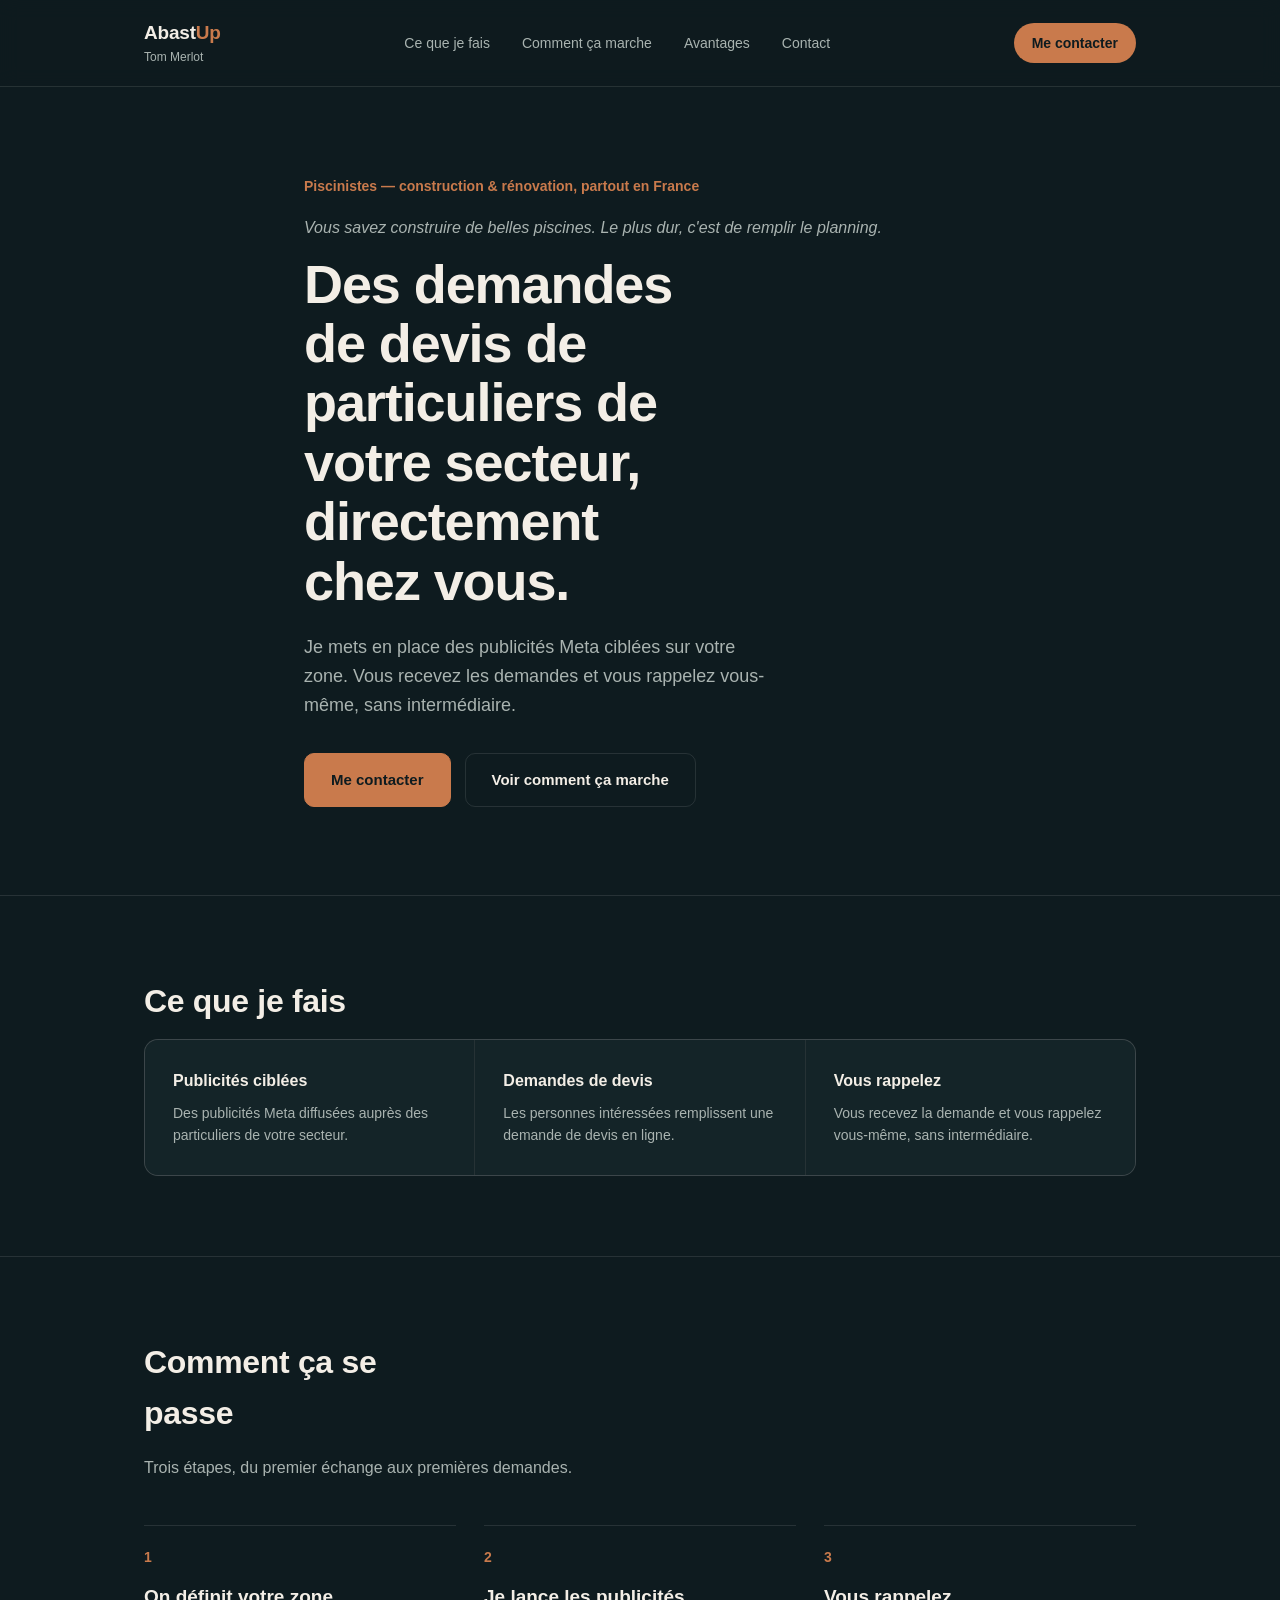
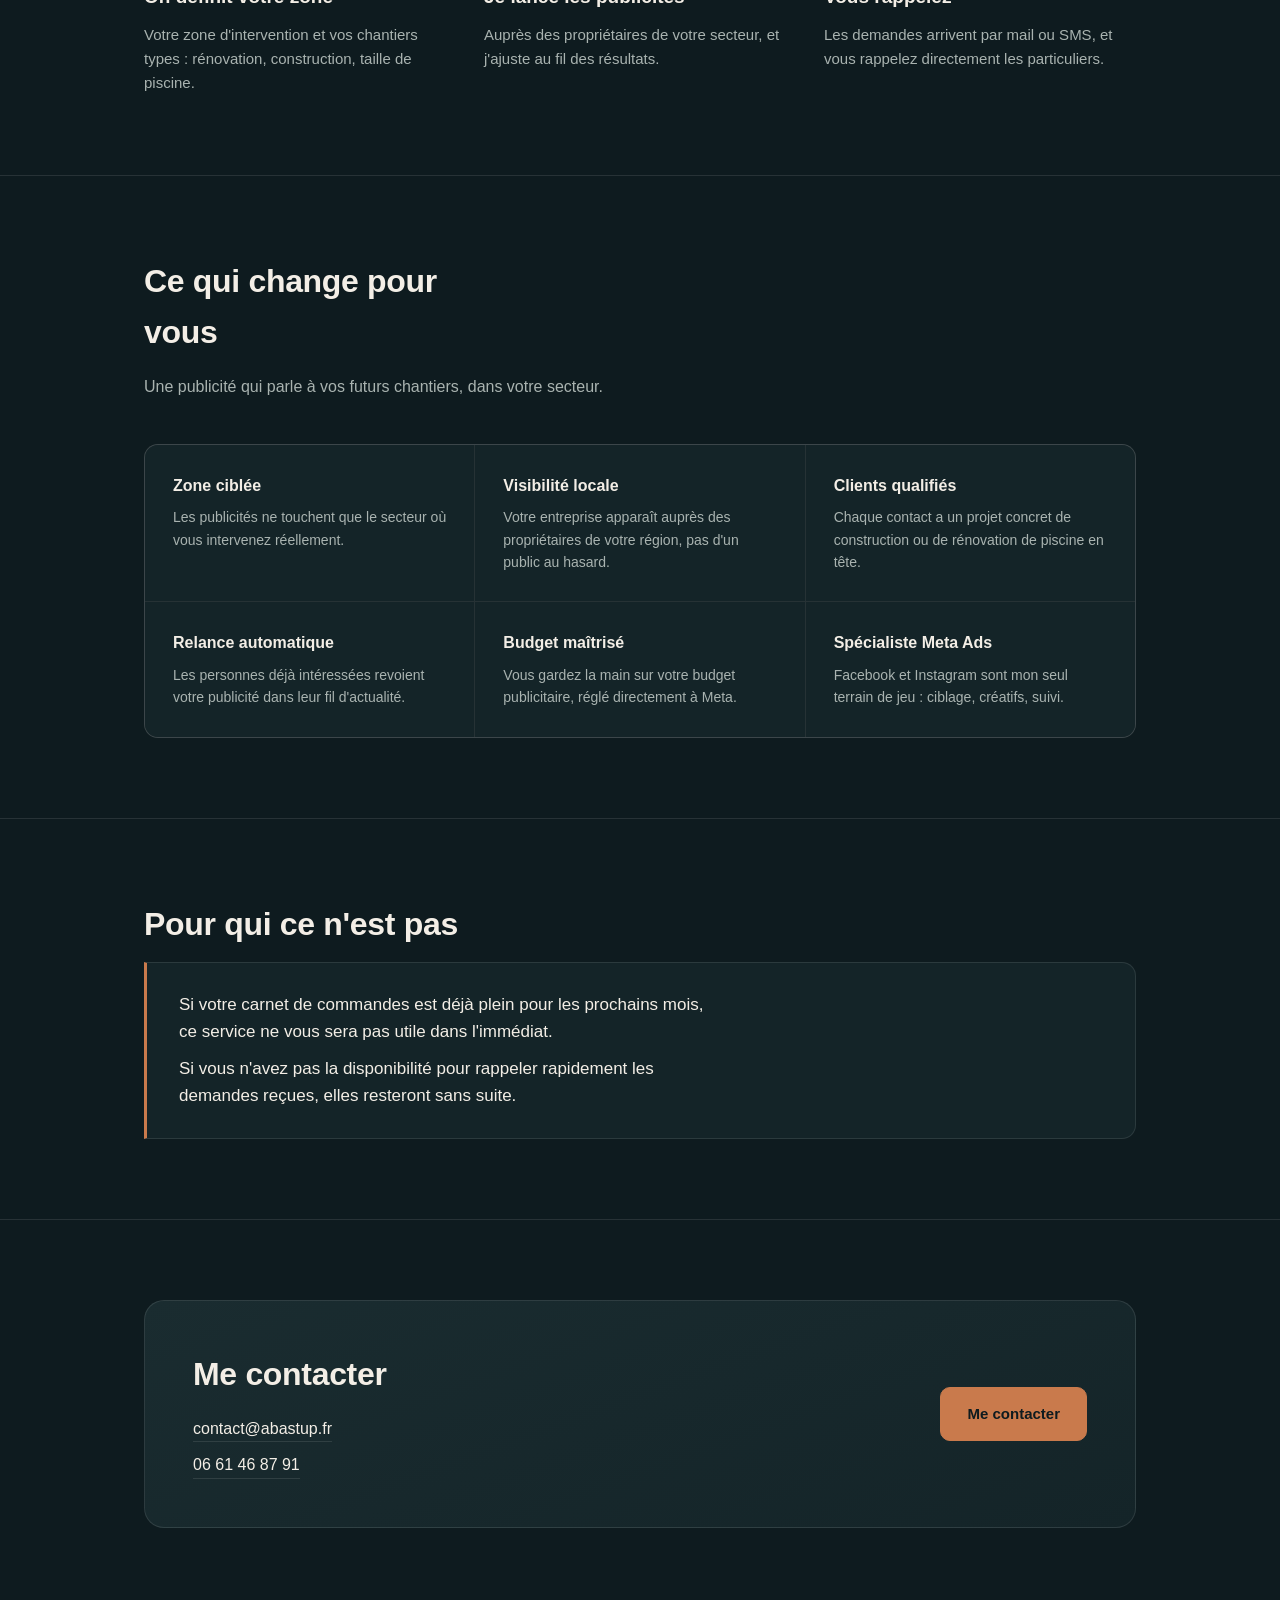
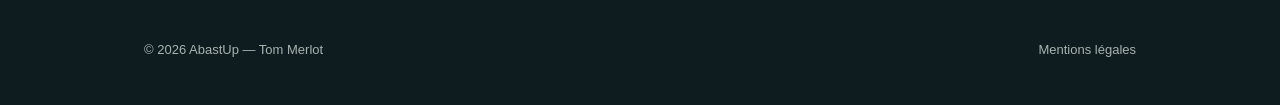
==== index.html @ 4ce43225 "Add files via upload" ====
<!DOCTYPE html>
<html lang="fr">
<head>
<meta charset="UTF-8">
<meta name="viewport" content="width=device-width, initial-scale=1, viewport-fit=cover">
<title>Tom Merlot — AbastUp — Acquisition de clients pour piscinistes</title>
<meta name="description" content="Des publicités Meta qui apportent des demandes de devis de particuliers aux piscinistes, partout en France.">
<style>

  :root{
    --bg:#0E1B1F;
    --surface:#142428;
    --surface-2:#1A2C30;
    --line:rgba(255,255,255,0.10);
    --text:#F3EEE6;
    --muted:#A9B3B0;
    --clay:#C97A4C;
    --clay-dark:#AD6339;
    --sans:-apple-system,BlinkMacSystemFont,"Segoe UI",Roboto,Helvetica,Arial,sans-serif;
    box-sizing:border-box;
    padding-top:env(safe-area-inset-top,0px);
    padding-bottom:env(safe-area-inset-bottom,0px);
  }
  *{box-sizing:border-box;}
  html{scroll-behavior:smooth;scroll-padding-top:env(safe-area-inset-top,0px);}
  @media (prefers-reduced-motion: reduce){
    html{scroll-behavior:auto;}
    *{animation:none !important;transition:none !important;}
  }
  html,body{margin:0;padding:0;}
  body{
    background:var(--bg);color:var(--text);
    font-family:var(--sans);
    font-size:17px;line-height:1.6;
    -webkit-font-smoothing:antialiased;
  }
  a{color:inherit;text-decoration:none;}
  a:focus-visible,button:focus-visible{outline:2px solid var(--clay);outline-offset:3px;}

  .wrap{max-width:1040px;margin:0 auto;padding:0 24px;}

  /* header */
  header{
    position:sticky;top:0;top:env(safe-area-inset-top,0px);z-index:10;
    background:rgba(14,27,31,0.86);backdrop-filter:blur(10px);
    border-bottom:1px solid var(--line);
  }
  .nav{display:flex;align-items:center;justify-content:space-between;padding:18px 24px;}
  .logo{font-weight:700;font-size:19px;letter-spacing:-0.01em;}
  .logo span{color:var(--clay);}
  .logo small{display:block;font-weight:400;font-size:12px;color:var(--muted);letter-spacing:0;}
  .navlinks{display:flex;gap:32px;font-size:14px;color:var(--muted);}
  .navlinks a:hover{color:var(--text);}
  .navcta{
    font-size:14px;font-weight:600;color:var(--bg);
    background:var(--clay);padding:9px 18px;border-radius:999px;
  }
  .navcta:hover{background:var(--clay-dark);}
  @media(max-width:640px){.navlinks{display:none;}}

  section{padding:80px 0;border-bottom:1px solid var(--line);}
  section:last-of-type{border-bottom:none;}

  /* hero */
  .hero{padding-top:88px;padding-bottom:88px;}
  .herogrid{max-width:720px;}
  .kicker{color:var(--clay);font-size:14px;font-weight:600;margin-bottom:18px;}
  .problem{color:var(--muted);font-size:16px;font-style:italic;margin:0 0 14px;}
  h1{
    font-weight:700;line-height:1.1;letter-spacing:-0.02em;margin:0;
    font-size:clamp(32px,5vw,54px);max-width:14ch;
    opacity:0;transform:translateY(14px);
    animation:rise .7s ease-out .1s forwards;
  }
  @keyframes rise{to{opacity:1;transform:translateY(0);}}
  .lead{color:var(--muted);font-size:18px;max-width:46ch;margin-top:22px;}
  .ctarow{display:flex;gap:14px;margin-top:34px;flex-wrap:wrap;}
  .btn-primary{
    background:var(--clay);color:var(--bg);font-weight:600;font-size:15px;
    padding:14px 26px;border-radius:10px;display:inline-block;border:1px solid var(--clay);
  }
  .btn-primary:hover{background:var(--clay-dark);border-color:var(--clay-dark);}
  .btn-ghost{
    color:var(--text);font-weight:600;font-size:15px;
    padding:14px 26px;border-radius:10px;border:1px solid var(--line);display:inline-block;
  }
  .btn-ghost:hover{border-color:var(--muted);}

  h2{font-weight:700;letter-spacing:-0.01em;font-size:clamp(24px,3.2vw,32px);max-width:18ch;margin:0 0 12px;}
  .sectionlead{color:var(--muted);font-size:16px;max-width:52ch;margin-bottom:44px;}

  /* ce que je fais */
  .grid3{display:grid;grid-template-columns:repeat(3,1fr);gap:1px;background:var(--line);border:1px solid var(--line);border-radius:14px;overflow:hidden;}
  @media(max-width:800px){.grid3{grid-template-columns:1fr;}}
  .griditem{background:var(--surface);padding:28px;}
  .griditem h3{font-size:16px;margin:0 0 8px;}
  .griditem p{color:var(--muted);font-size:14px;margin:0;}

  /* steps */
  .steps{display:grid;grid-template-columns:repeat(3,1fr);gap:28px;}
  @media(max-width:800px){.steps{grid-template-columns:1fr;}}
  .step{border-top:1px solid var(--line);padding-top:20px;}
  .stepnum{color:var(--clay);font-size:14px;font-weight:700;margin-bottom:14px;}
  .step h3{font-size:19px;margin:0 0 10px;}
  .step p{color:var(--muted);font-size:15px;margin:0;}

  /* pour qui ce n'est pas */
  .not-for{
    border:1px solid var(--line);border-left:3px solid var(--clay);
    border-radius:0 14px 14px 0;padding:28px 32px;background:var(--surface);
  }
  .not-for p{margin:0 0 10px;max-width:56ch;color:var(--text);}
  .not-for p:last-child{margin-bottom:0;}

  /* contact */
  .contactcard{
    border:1px solid var(--line);border-radius:20px;padding:48px;
    background:linear-gradient(160deg,var(--surface-2),var(--surface));
    display:flex;justify-content:space-between;align-items:center;gap:40px;flex-wrap:wrap;
  }
  .contactcard h2{max-width:14ch;}
  .contactcard .details{display:flex;flex-direction:column;gap:10px;margin-top:16px;}
  .contactcard .details a{color:var(--text);font-size:16px;border-bottom:1px solid var(--line);width:max-content;}
  .contactcard .details a:hover{border-bottom-color:var(--clay);}

  /* footer */
  footer{padding:32px 0 44px;}
  .footrow{display:flex;justify-content:space-between;align-items:center;color:var(--muted);font-size:13px;flex-wrap:wrap;gap:12px;}
  .footrow a:hover{color:var(--text);}

  @media(max-width:520px){
    body{font-size:16px;}
    section{padding:56px 0;}
    .hero{padding-top:56px;padding-bottom:56px;}
    .contactcard{padding:32px;}
  }

</style>
</head>
<body>

<header>
  <div class="nav wrap">
    <div class="logo">Abast<span>Up</span><small>Tom Merlot</small></div>
    <nav class="navlinks">
      <a href="#fais">Ce que je fais</a>
      <a href="#comment">Comment ça marche</a>
      <a href="#avantages">Avantages</a>
      <a href="#contact">Contact</a>
    </nav>
    <a class="navcta" href="#contact">Me contacter</a>
  </div>
</header>

<section class="hero">
  <div class="wrap herogrid">
    <div class="kicker">Piscinistes — construction &amp; rénovation, partout en France</div>
    <p class="problem">Vous savez construire de belles piscines. Le plus dur, c'est de remplir le planning.</p>
    <h1>Des demandes de devis de particuliers de votre secteur, directement chez vous.</h1>
    <p class="lead">Je mets en place des publicités Meta ciblées sur votre zone. Vous recevez les demandes et vous rappelez vous-même, sans intermédiaire.</p>
    <div class="ctarow">
      <a class="btn-primary" href="#contact">Me contacter</a>
      <a class="btn-ghost" href="#comment">Voir comment ça marche</a>
    </div>
  </div>
</section>

<section id="fais">
  <div class="wrap">
    <h2>Ce que je fais</h2>
    <div class="grid3">
      <div class="griditem">
        <h3>Publicités ciblées</h3>
        <p>Des publicités Meta diffusées auprès des particuliers de votre secteur.</p>
      </div>
      <div class="griditem">
        <h3>Demandes de devis</h3>
        <p>Les personnes intéressées remplissent une demande de devis en ligne.</p>
      </div>
      <div class="griditem">
        <h3>Vous rappelez</h3>
        <p>Vous recevez la demande et vous rappelez vous-même, sans intermédiaire.</p>
      </div>
    </div>
  </div>
</section>

<section id="comment">
  <div class="wrap">
    <h2>Comment ça se passe</h2>
    <p class="sectionlead">Trois étapes, du premier échange aux premières demandes.</p>
    <div class="steps">
      <div class="step">
        <div class="stepnum">1</div>
        <h3>On définit votre zone</h3>
        <p>Votre zone d'intervention et vos chantiers types : rénovation, construction, taille de piscine.</p>
      </div>
      <div class="step">
        <div class="stepnum">2</div>
        <h3>Je lance les publicités</h3>
        <p>Auprès des propriétaires de votre secteur, et j'ajuste au fil des résultats.</p>
      </div>
      <div class="step">
        <div class="stepnum">3</div>
        <h3>Vous rappelez</h3>
        <p>Les demandes arrivent par mail ou SMS, et vous rappelez directement les particuliers.</p>
      </div>
    </div>
  </div>
</section>

<section id="avantages">
  <div class="wrap">
    <h2>Ce qui change pour vous</h2>
    <p class="sectionlead">Une publicité qui parle à vos futurs chantiers, dans votre secteur.</p>
    <div class="grid3">
      <div class="griditem">
        <h3>Zone ciblée</h3>
        <p>Les publicités ne touchent que le secteur où vous intervenez réellement.</p>
      </div>
      <div class="griditem">
        <h3>Visibilité locale</h3>
        <p>Votre entreprise apparaît auprès des propriétaires de votre région, pas d'un public au hasard.</p>
      </div>
      <div class="griditem">
        <h3>Clients qualifiés</h3>
        <p>Chaque contact a un projet concret de construction ou de rénovation de piscine en tête.</p>
      </div>
      <div class="griditem">
        <h3>Relance automatique</h3>
        <p>Les personnes déjà intéressées revoient votre publicité dans leur fil d'actualité.</p>
      </div>
      <div class="griditem">
        <h3>Budget maîtrisé</h3>
        <p>Vous gardez la main sur votre budget publicitaire, réglé directement à Meta.</p>
      </div>
      <div class="griditem">
        <h3>Spécialiste Meta Ads</h3>
        <p>Facebook et Instagram sont mon seul terrain de jeu : ciblage, créatifs, suivi.</p>
      </div>
    </div>
  </div>
</section>

<section>
  <div class="wrap">
    <h2>Pour qui ce n'est pas</h2>
    <div class="not-for">
      <p>Si votre carnet de commandes est déjà plein pour les prochains mois, ce service ne vous sera pas utile dans l'immédiat.</p>
      <p>Si vous n'avez pas la disponibilité pour rappeler rapidement les demandes reçues, elles resteront sans suite.</p>
    </div>
  </div>
</section>

<section id="contact">
  <div class="wrap">
    <div class="contactcard">
      <div>
        <h2>Me contacter</h2>
        <div class="details">
          <a href="mailto:contact@abastup.fr">contact@abastup.fr</a>
          <a href="tel:+33661468791">06 61 46 87 91</a>
        </div>
      </div>
      <a class="btn-primary" href="mailto:contact@abastup.fr">Me contacter</a>
    </div>
  </div>
</section>

<footer>
  <div class="wrap footrow">
    <span>© 2026 AbastUp — Tom Merlot</span>
    <a href="mentions-legales.html">Mentions légales</a>
  </div>
</footer>

</body>
</html>
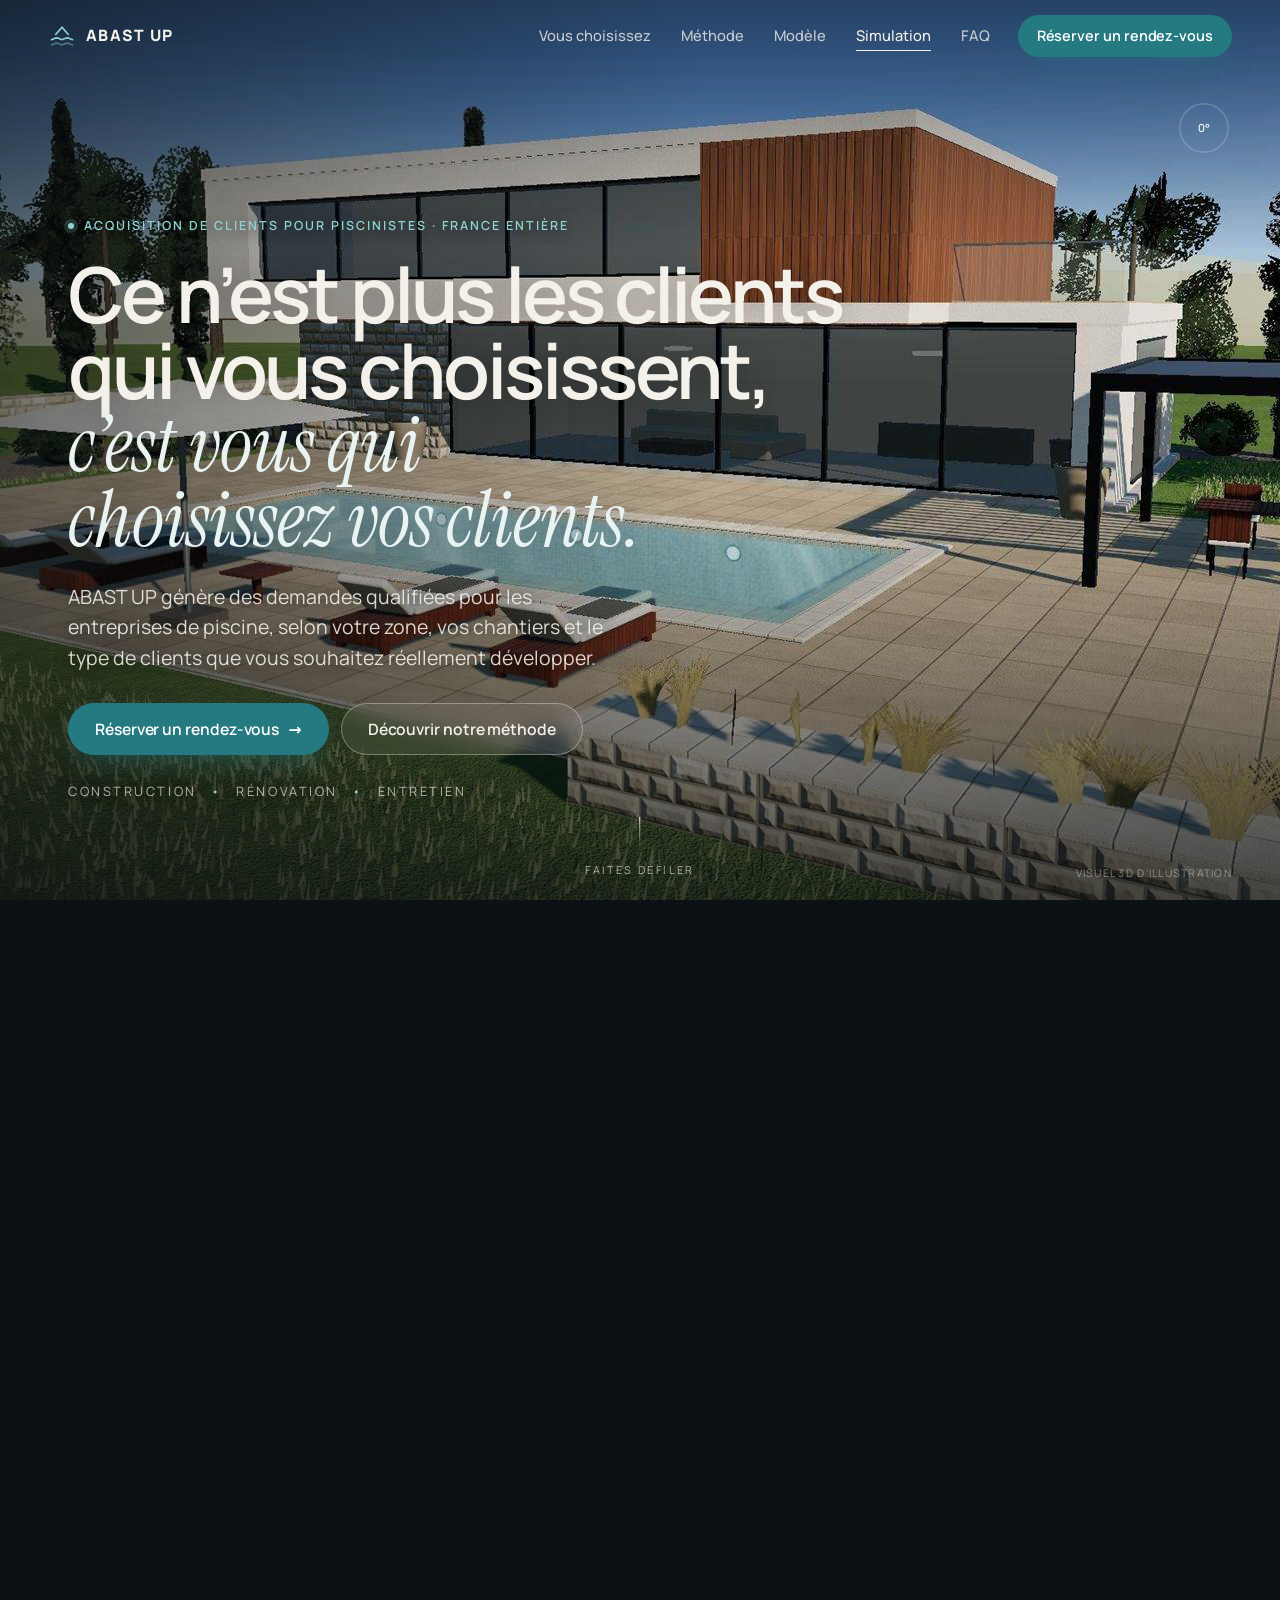
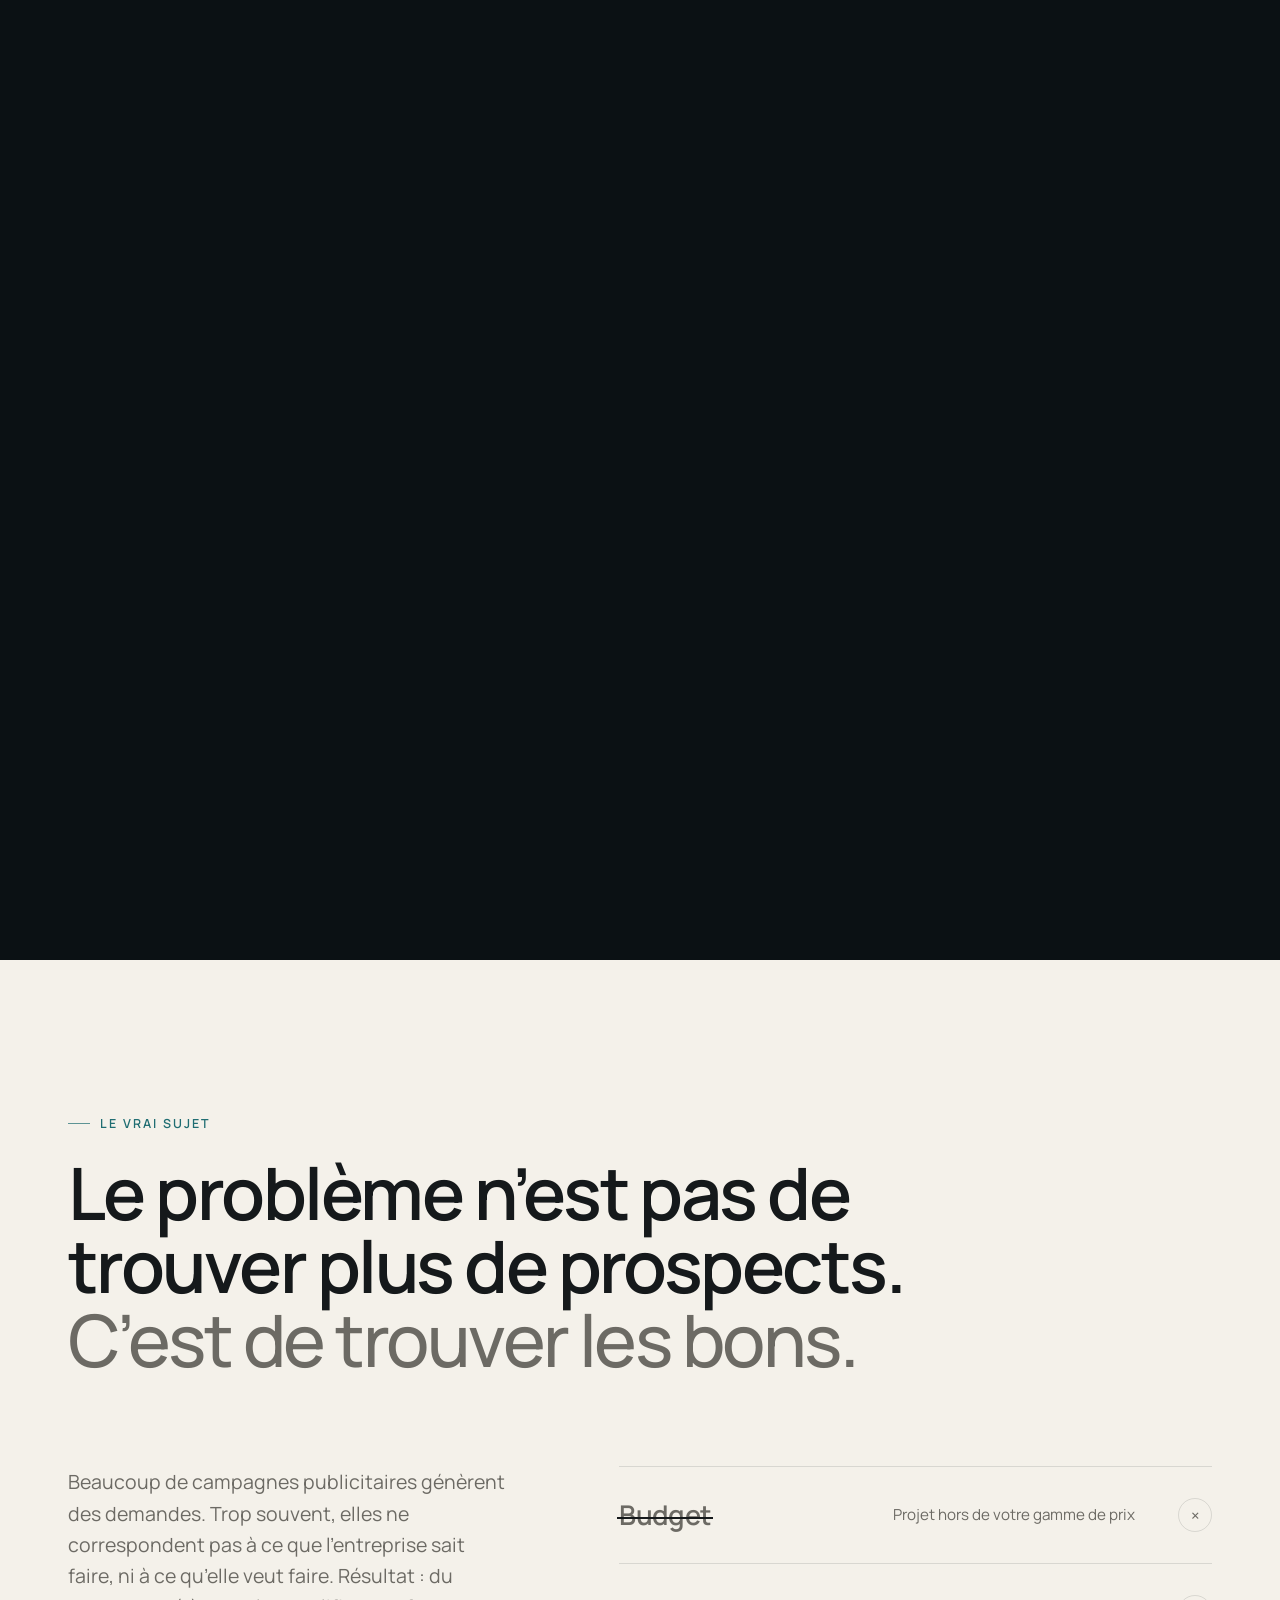
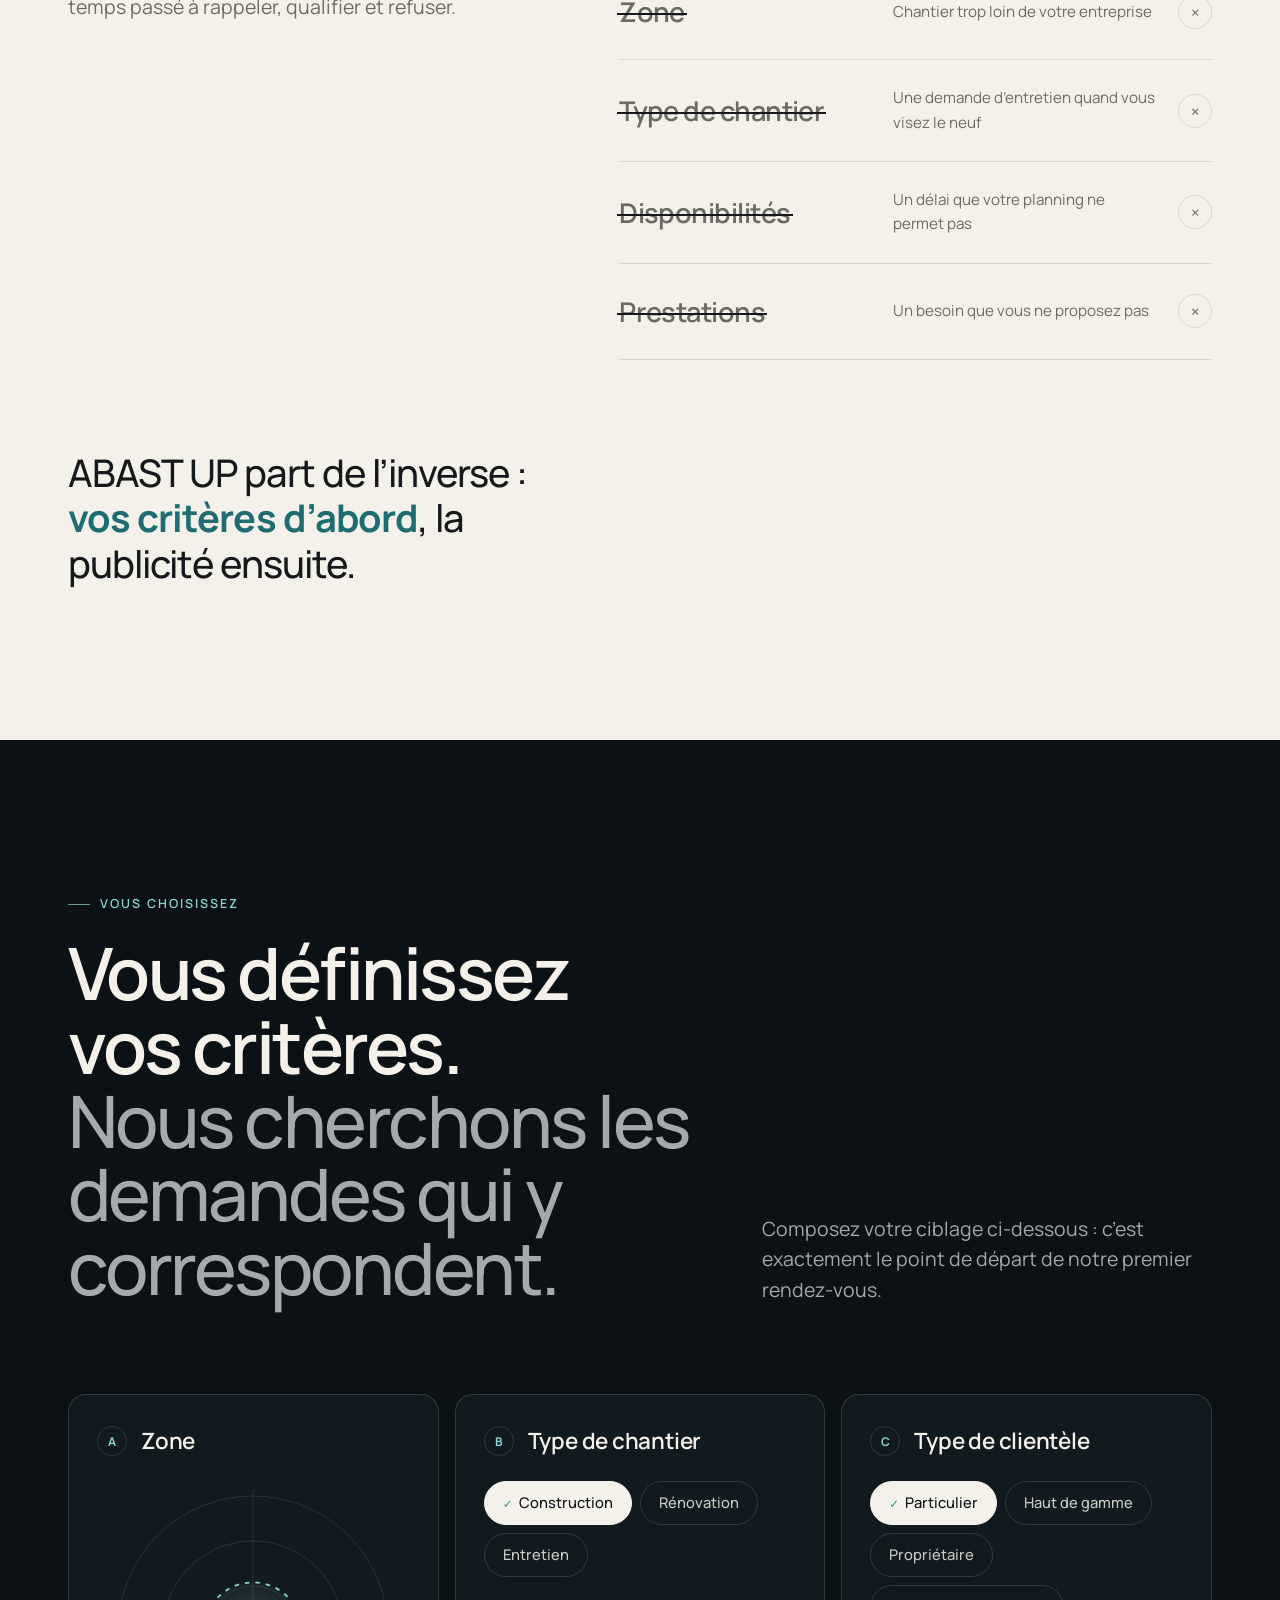
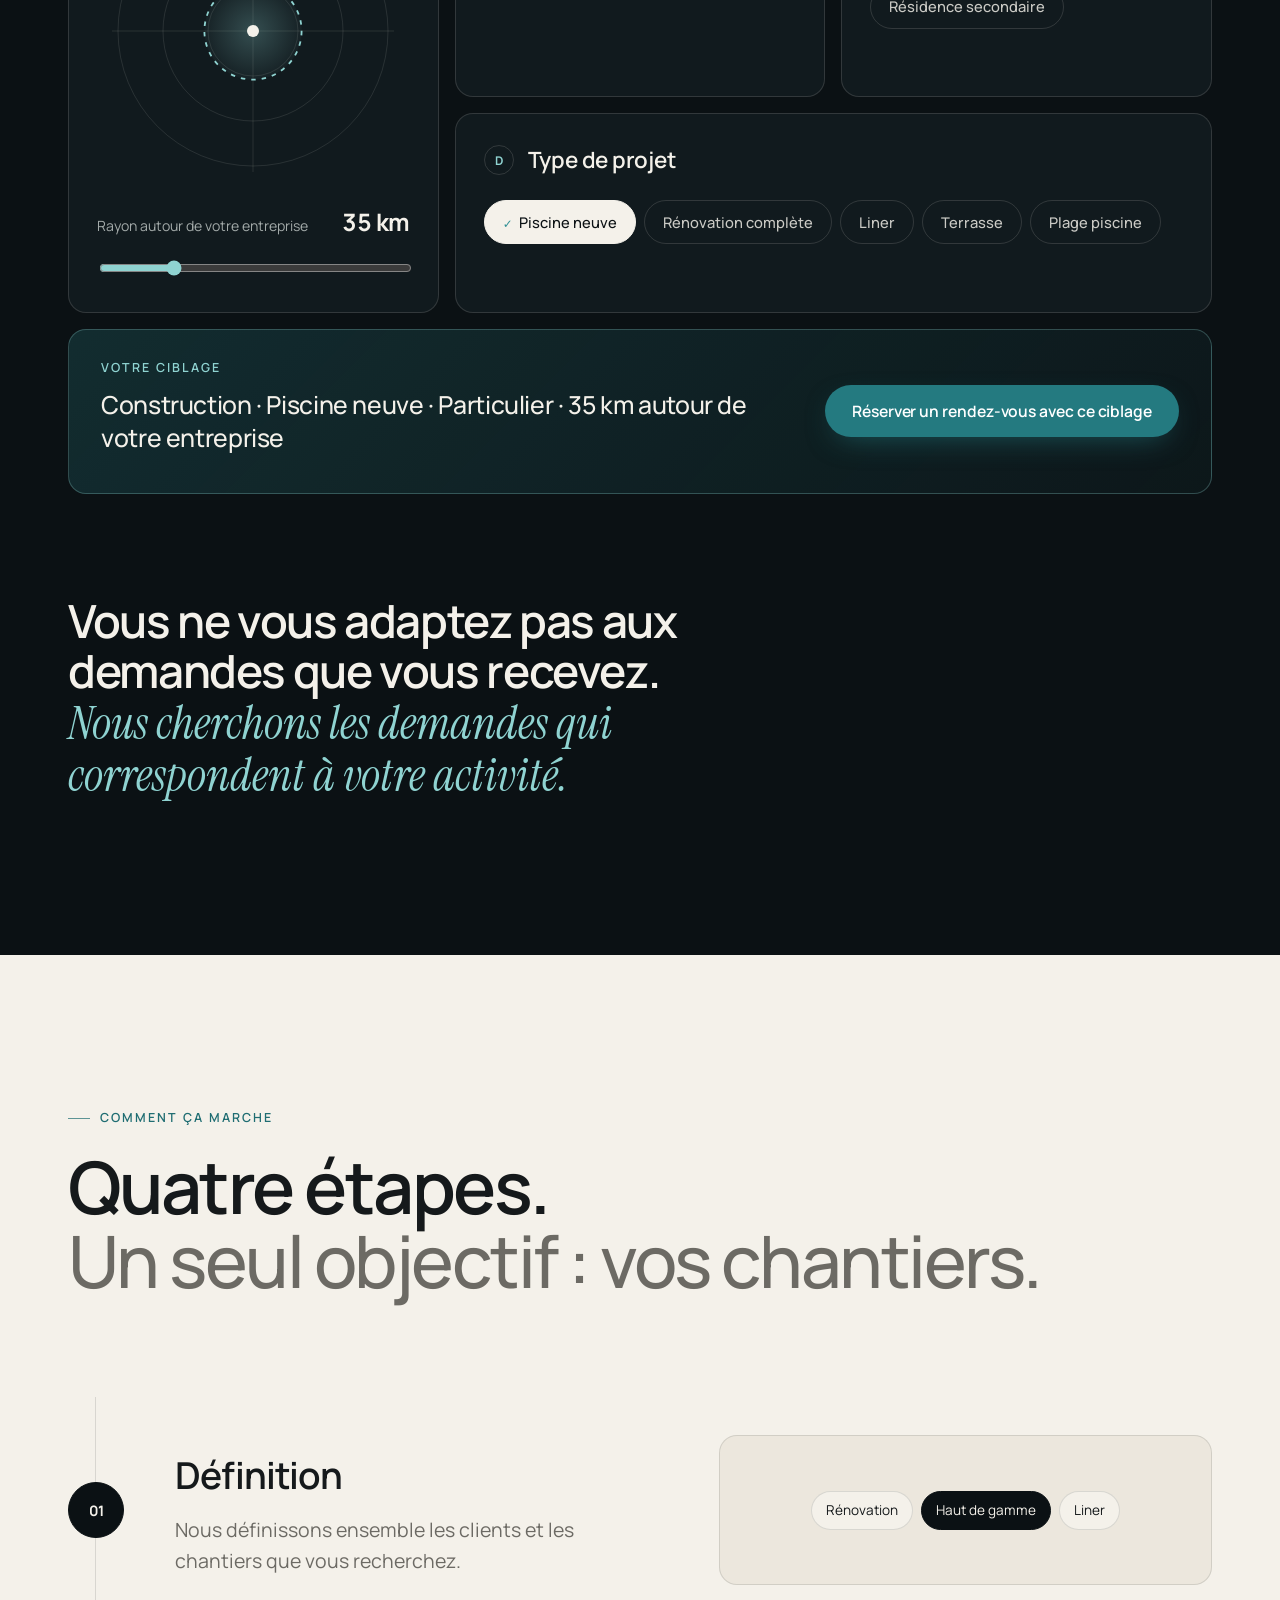
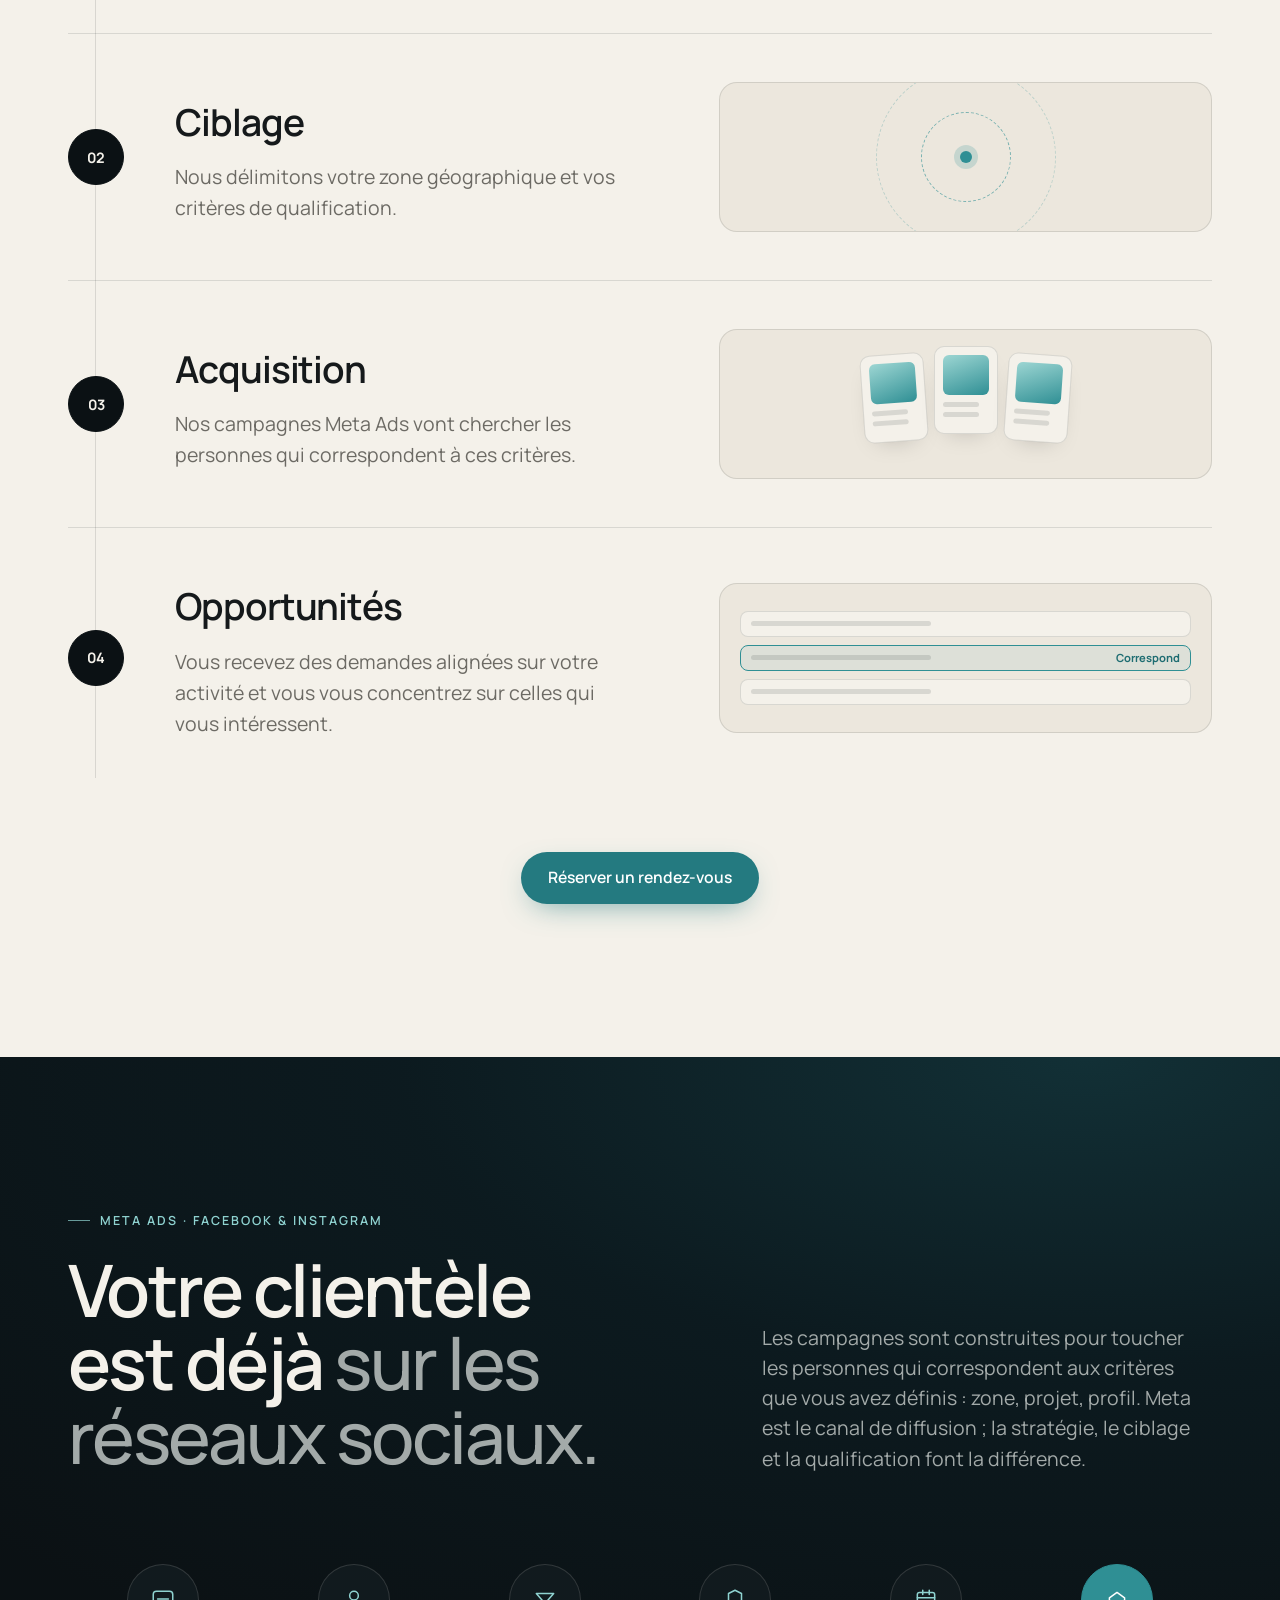
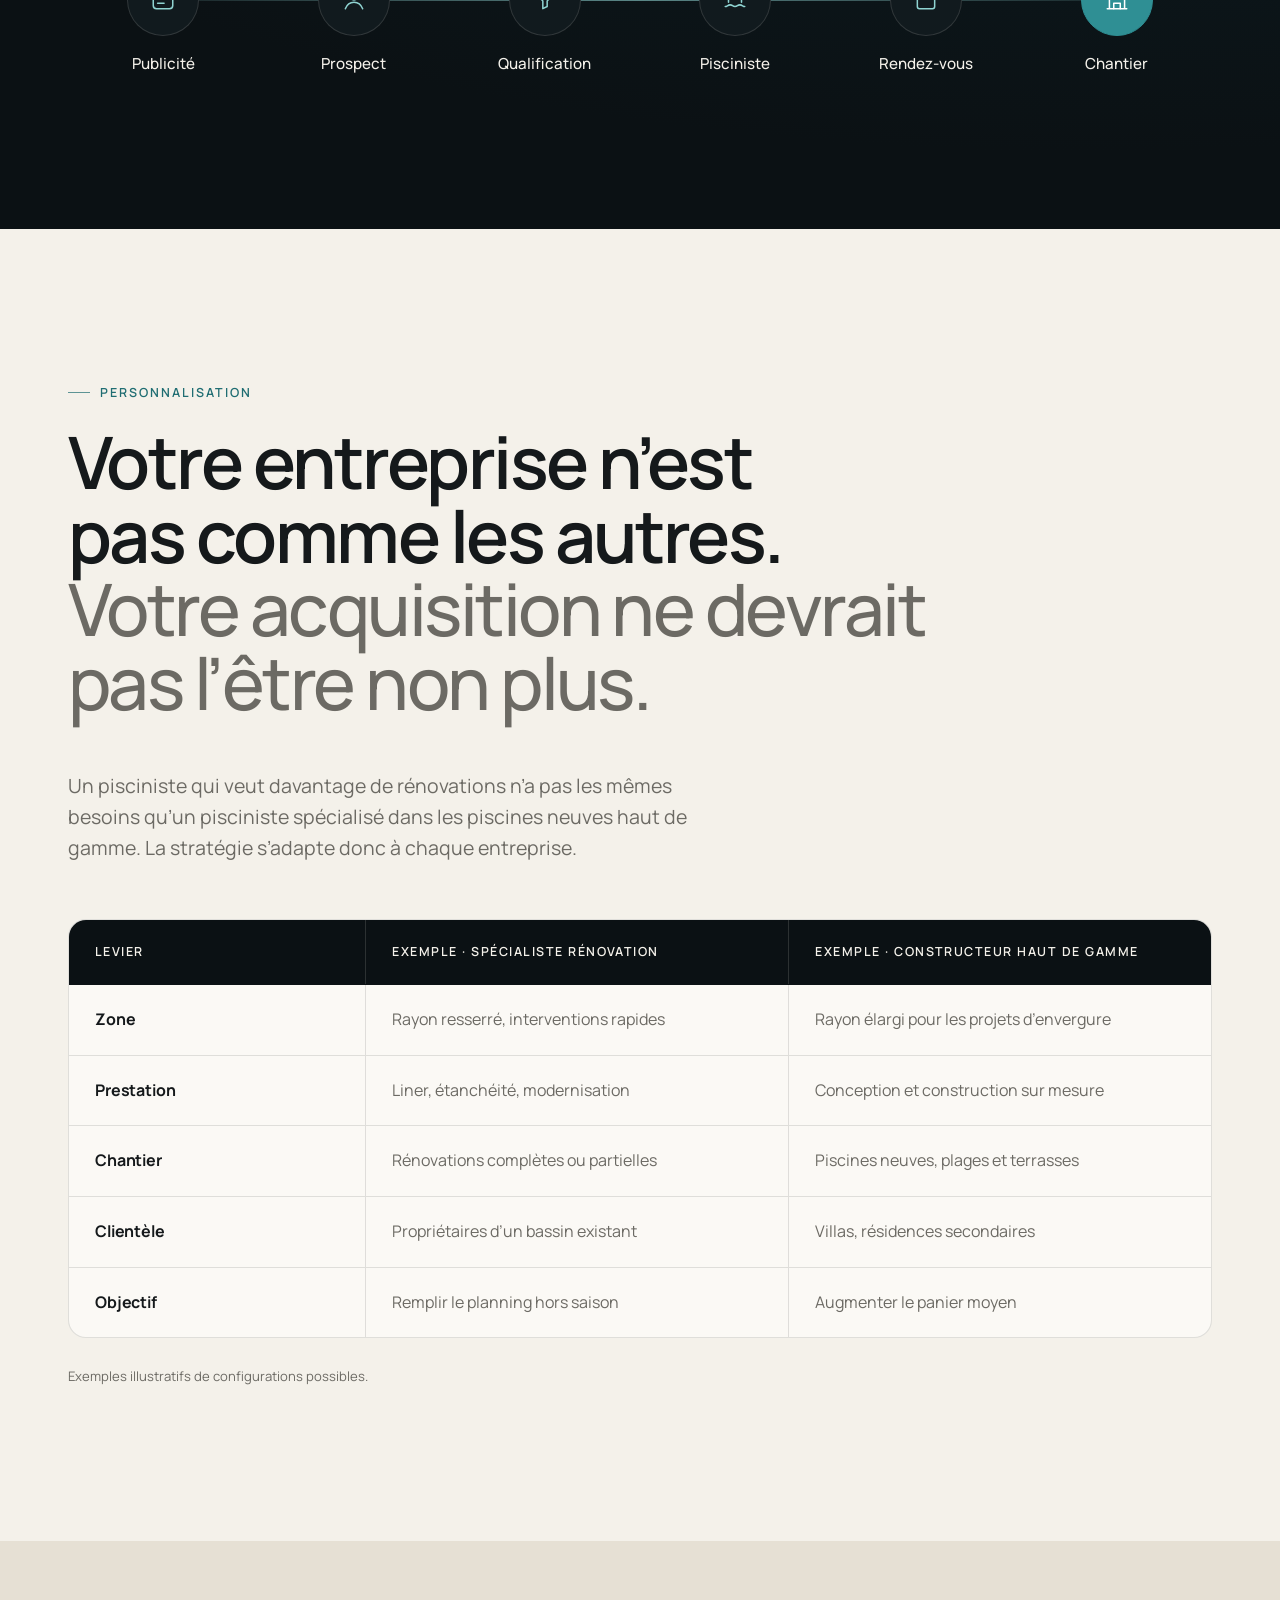
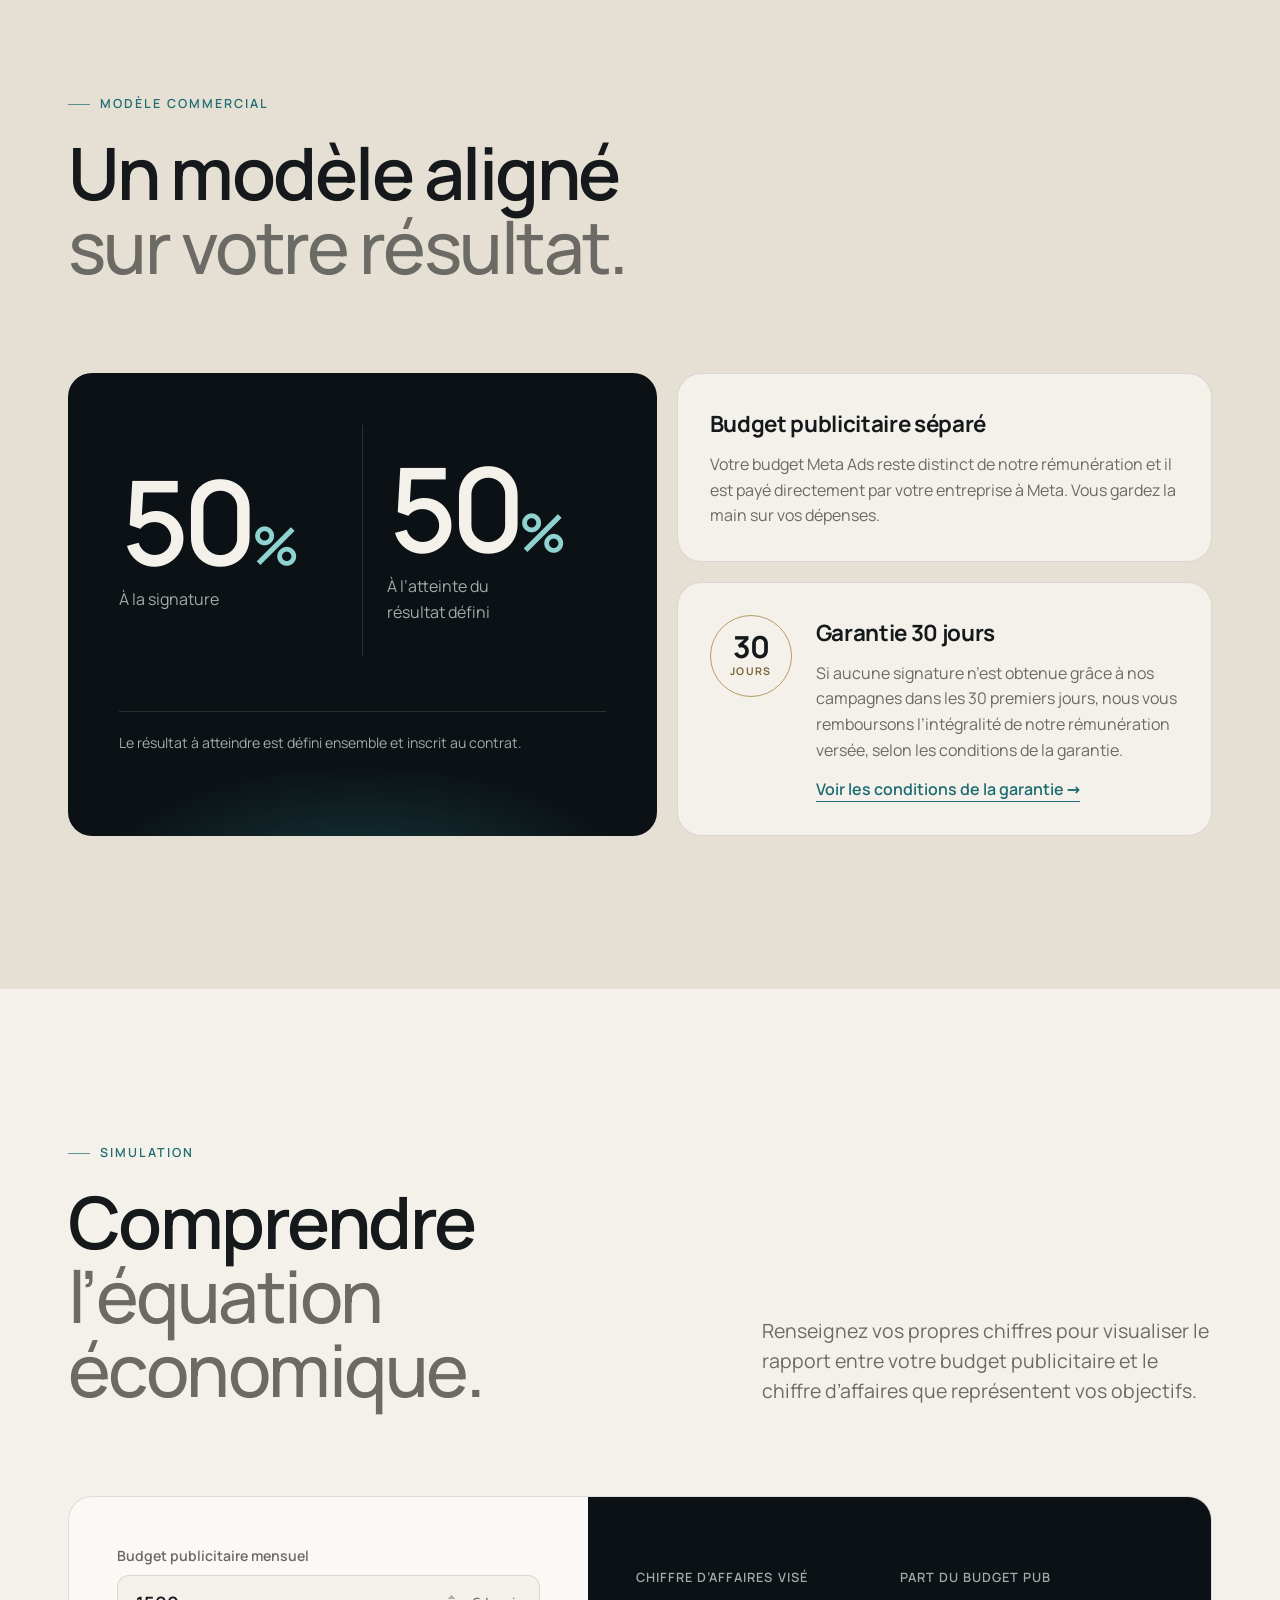
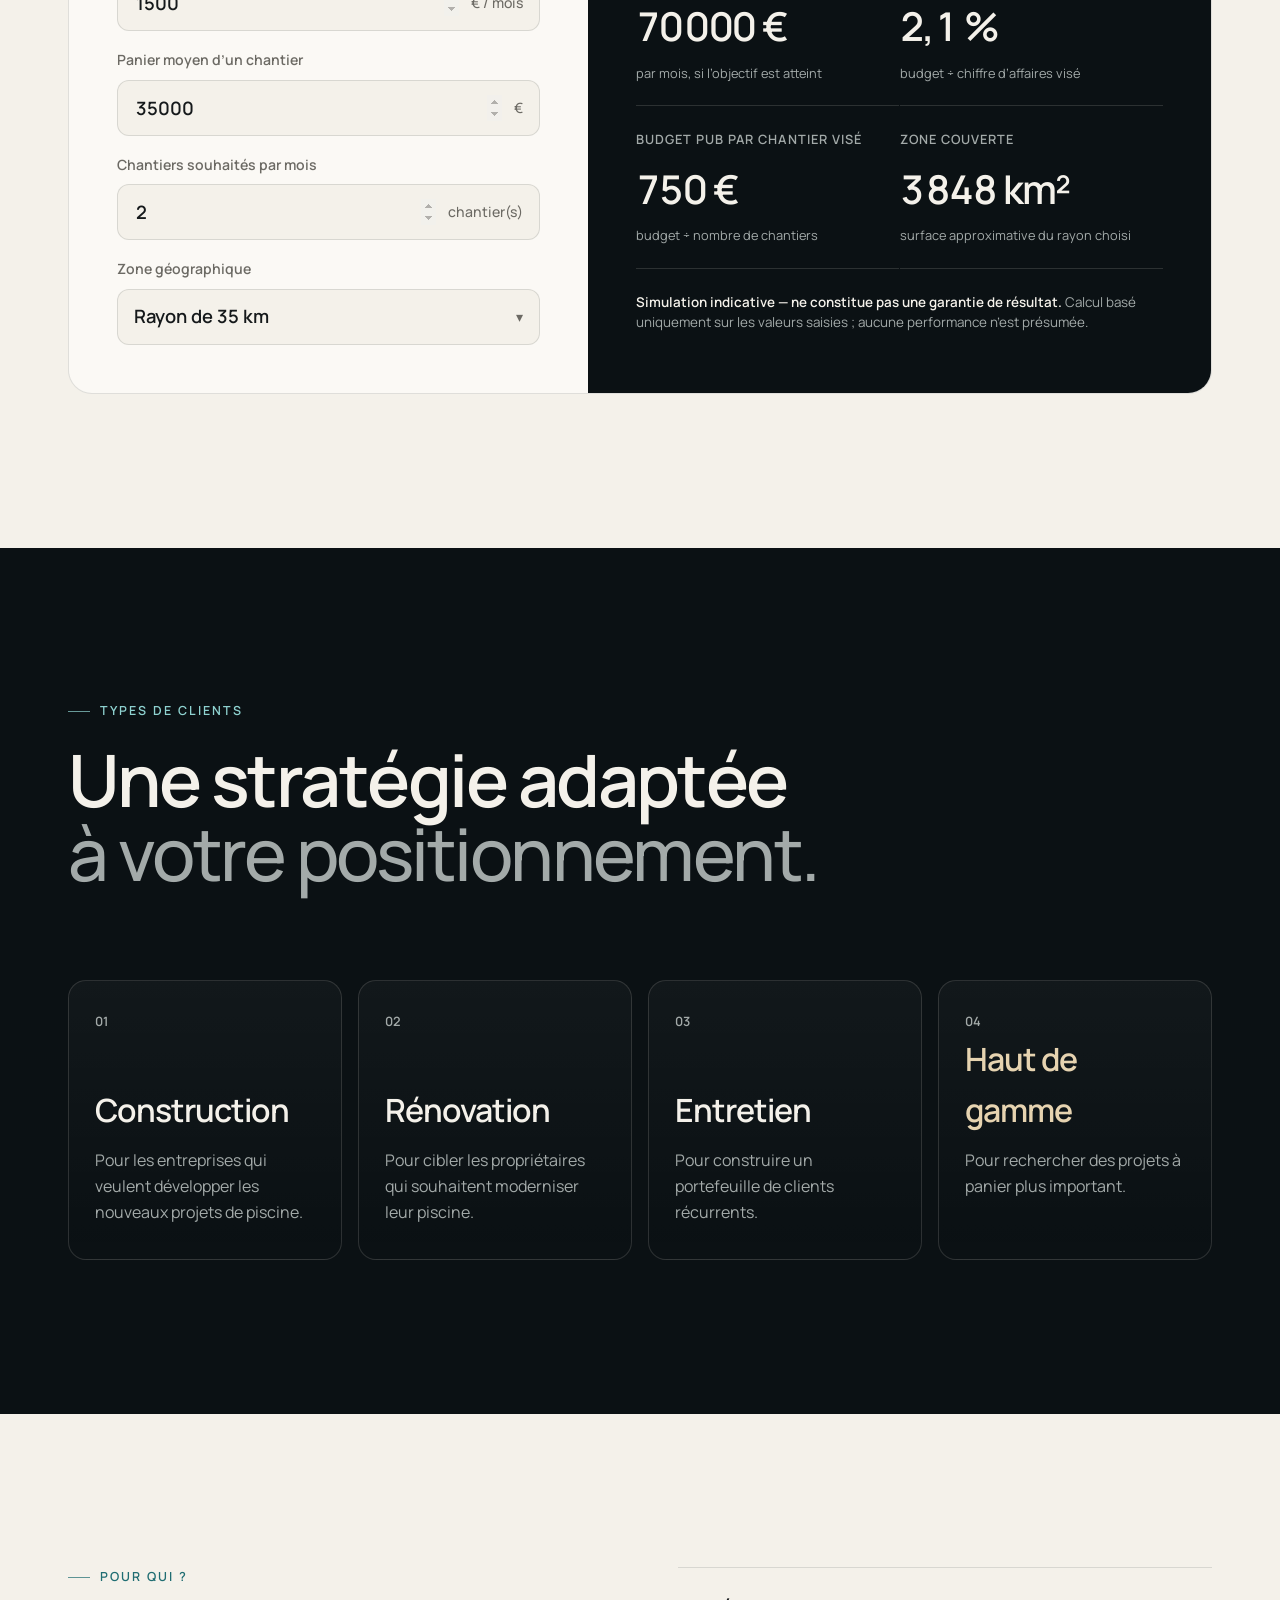
==== commit 0bd30d24: "Add files via upload" ====
--- a/index.html
+++ b/index.html
@@ -1,278 +1,690 @@
-<!DOCTYPE html>
+<!doctype html>
 <html lang="fr">
 <head>
-<meta charset="UTF-8">
-<meta name="viewport" content="width=device-width, initial-scale=1, viewport-fit=cover">
-<title>Tom Merlot — AbastUp — Acquisition de clients pour piscinistes</title>
-<meta name="description" content="Des publicités Meta qui apportent des demandes de devis de particuliers aux piscinistes, partout en France.">
-<style>
-
-  :root{
-    --bg:#0E1B1F;
-    --surface:#142428;
-    --surface-2:#1A2C30;
-    --line:rgba(255,255,255,0.10);
-    --text:#F3EEE6;
-    --muted:#A9B3B0;
-    --clay:#C97A4C;
-    --clay-dark:#AD6339;
-    --sans:-apple-system,BlinkMacSystemFont,"Segoe UI",Roboto,Helvetica,Arial,sans-serif;
-    box-sizing:border-box;
-    padding-top:env(safe-area-inset-top,0px);
-    padding-bottom:env(safe-area-inset-bottom,0px);
+  <meta charset="utf-8">
+  <meta name="viewport" content="width=device-width, initial-scale=1, viewport-fit=cover">
+  <title>ABAST UP — Génération de clients qualifiés pour piscinistes</title>
+  <meta name="description" content="ABAST UP génère des demandes qualifiées pour les entreprises de piscine grâce à des campagnes Meta Ads ciblées : vous choisissez votre zone, vos chantiers et vos clients. Partout en France.">
+  <meta name="theme-color" content="#0b1114">
+  <link rel="canonical" href="https://abastup.fr/">
+  <link rel="icon" href="favicon.svg" type="image/svg+xml">
+  <link rel="apple-touch-icon" href="assets/img/apple-touch-icon.png">
+  <link rel="manifest" href="site.webmanifest">
+
+  <!-- Open Graph / partage -->
+  <meta property="og:type" content="website">
+  <meta property="og:locale" content="fr_FR">
+  <meta property="og:site_name" content="ABAST UP">
+  <meta property="og:title" content="ABAST UP — Vous choisissez vos clients">
+  <meta property="og:description" content="Des demandes qualifiées pour les entreprises de piscine, selon votre zone, vos chantiers et la clientèle que vous voulez développer.">
+  <meta property="og:url" content="https://abastup.fr/">
+  <meta property="og:image" content="https://abastup.fr/assets/img/og-image.jpg">
+  <meta property="og:image:width" content="1200">
+  <meta property="og:image:height" content="630">
+  <meta property="og:image:alt" content="Villa contemporaine avec piscine et jardin méditerranéen — visuel 3D d’illustration ABAST UP">
+  <meta name="twitter:card" content="summary_large_image">
+  <meta name="twitter:image:alt" content="Villa contemporaine avec piscine et jardin méditerranéen — visuel 3D d’illustration ABAST UP">
+
+  <!-- Polices hébergées avec le site (aucune requête vers un service tiers) -->
+  <link rel="preload" as="font" type="font/woff2" href="assets/fonts/manrope-latin-wght-normal.woff2" crossorigin>
+  <link rel="stylesheet" href="assets/css/main.css">
+  <link rel="preload" as="image" href="assets/img/hero-poster.jpg" media="(min-width: 641px)" fetchpriority="high">
+  <link rel="preload" as="image" href="assets/img/hero-poster-mobile.jpg" media="(max-width: 640px)" fetchpriority="high">
+
+  <!-- Three.js r169, hébergé avec le site (chargé uniquement si la scène 3D est activée, via import dynamique) -->
+  <script type="importmap">
+  {
+    "imports": {
+      "three": "./assets/vendor/three/build/three.module.min.js",
+      "three/addons/": "./assets/vendor/three/examples/jsm/"
+    }
   }
-  *{box-sizing:border-box;}
-  html{scroll-behavior:smooth;scroll-padding-top:env(safe-area-inset-top,0px);}
-  @media (prefers-reduced-motion: reduce){
-    html{scroll-behavior:auto;}
-    *{animation:none !important;transition:none !important;}
+  </script>
+
+  <!-- Données structurées -->
+  <script type="application/ld+json">
+  {
+    "@context": "https://schema.org",
+    "@type": "ProfessionalService",
+    "name": "ABAST UP",
+    "slogan": "Ce n’est plus les clients qui vous choisissent, c’est vous qui choisissez vos clients.",
+    "description": "Génération de demandes qualifiées pour les entreprises de piscine (construction, rénovation, entretien) grâce à des campagnes Meta Ads ciblées.",
+    "url": "https://abastup.fr/",
+    "areaServed": { "@type": "Country", "name": "France" },
+    "serviceType": "Acquisition de clients pour piscinistes",
+    "email": "contact@abastup.fr",
+    "telephone": "+33 6 61 46 87 91",
+    "address": { "@type": "PostalAddress", "addressLocality": "Vence", "postalCode": "06140", "addressCountry": "FR" }
   }
-  html,body{margin:0;padding:0;}
-  body{
-    background:var(--bg);color:var(--text);
-    font-family:var(--sans);
-    font-size:17px;line-height:1.6;
-    -webkit-font-smoothing:antialiased;
-  }
-  a{color:inherit;text-decoration:none;}
-  a:focus-visible,button:focus-visible{outline:2px solid var(--clay);outline-offset:3px;}
-
-  .wrap{max-width:1040px;margin:0 auto;padding:0 24px;}
-
-  /* header */
-  header{
-    position:sticky;top:0;top:env(safe-area-inset-top,0px);z-index:10;
-    background:rgba(14,27,31,0.86);backdrop-filter:blur(10px);
-    border-bottom:1px solid var(--line);
-  }
-  .nav{display:flex;align-items:center;justify-content:space-between;padding:18px 24px;}
-  .logo{font-weight:700;font-size:19px;letter-spacing:-0.01em;}
-  .logo span{color:var(--clay);}
-  .logo small{display:block;font-weight:400;font-size:12px;color:var(--muted);letter-spacing:0;}
-  .navlinks{display:flex;gap:32px;font-size:14px;color:var(--muted);}
-  .navlinks a:hover{color:var(--text);}
-  .navcta{
-    font-size:14px;font-weight:600;color:var(--bg);
-    background:var(--clay);padding:9px 18px;border-radius:999px;
-  }
-  .navcta:hover{background:var(--clay-dark);}
-  @media(max-width:640px){.navlinks{display:none;}}
-
-  section{padding:80px 0;border-bottom:1px solid var(--line);}
-  section:last-of-type{border-bottom:none;}
-
-  /* hero */
-  .hero{padding-top:88px;padding-bottom:88px;}
-  .herogrid{max-width:720px;}
-  .kicker{color:var(--clay);font-size:14px;font-weight:600;margin-bottom:18px;}
-  .problem{color:var(--muted);font-size:16px;font-style:italic;margin:0 0 14px;}
-  h1{
-    font-weight:700;line-height:1.1;letter-spacing:-0.02em;margin:0;
-    font-size:clamp(32px,5vw,54px);max-width:14ch;
-    opacity:0;transform:translateY(14px);
-    animation:rise .7s ease-out .1s forwards;
-  }
-  @keyframes rise{to{opacity:1;transform:translateY(0);}}
-  .lead{color:var(--muted);font-size:18px;max-width:46ch;margin-top:22px;}
-  .ctarow{display:flex;gap:14px;margin-top:34px;flex-wrap:wrap;}
-  .btn-primary{
-    background:var(--clay);color:var(--bg);font-weight:600;font-size:15px;
-    padding:14px 26px;border-radius:10px;display:inline-block;border:1px solid var(--clay);
-  }
-  .btn-primary:hover{background:var(--clay-dark);border-color:var(--clay-dark);}
-  .btn-ghost{
-    color:var(--text);font-weight:600;font-size:15px;
-    padding:14px 26px;border-radius:10px;border:1px solid var(--line);display:inline-block;
-  }
-  .btn-ghost:hover{border-color:var(--muted);}
-
-  h2{font-weight:700;letter-spacing:-0.01em;font-size:clamp(24px,3.2vw,32px);max-width:18ch;margin:0 0 12px;}
-  .sectionlead{color:var(--muted);font-size:16px;max-width:52ch;margin-bottom:44px;}
-
-  /* ce que je fais */
-  .grid3{display:grid;grid-template-columns:repeat(3,1fr);gap:1px;background:var(--line);border:1px solid var(--line);border-radius:14px;overflow:hidden;}
-  @media(max-width:800px){.grid3{grid-template-columns:1fr;}}
-  .griditem{background:var(--surface);padding:28px;}
-  .griditem h3{font-size:16px;margin:0 0 8px;}
-  .griditem p{color:var(--muted);font-size:14px;margin:0;}
-
-  /* steps */
-  .steps{display:grid;grid-template-columns:repeat(3,1fr);gap:28px;}
-  @media(max-width:800px){.steps{grid-template-columns:1fr;}}
-  .step{border-top:1px solid var(--line);padding-top:20px;}
-  .stepnum{color:var(--clay);font-size:14px;font-weight:700;margin-bottom:14px;}
-  .step h3{font-size:19px;margin:0 0 10px;}
-  .step p{color:var(--muted);font-size:15px;margin:0;}
-
-  /* pour qui ce n'est pas */
-  .not-for{
-    border:1px solid var(--line);border-left:3px solid var(--clay);
-    border-radius:0 14px 14px 0;padding:28px 32px;background:var(--surface);
-  }
-  .not-for p{margin:0 0 10px;max-width:56ch;color:var(--text);}
-  .not-for p:last-child{margin-bottom:0;}
-
-  /* contact */
-  .contactcard{
-    border:1px solid var(--line);border-radius:20px;padding:48px;
-    background:linear-gradient(160deg,var(--surface-2),var(--surface));
-    display:flex;justify-content:space-between;align-items:center;gap:40px;flex-wrap:wrap;
-  }
-  .contactcard h2{max-width:14ch;}
-  .contactcard .details{display:flex;flex-direction:column;gap:10px;margin-top:16px;}
-  .contactcard .details a{color:var(--text);font-size:16px;border-bottom:1px solid var(--line);width:max-content;}
-  .contactcard .details a:hover{border-bottom-color:var(--clay);}
-
-  /* footer */
-  footer{padding:32px 0 44px;}
-  .footrow{display:flex;justify-content:space-between;align-items:center;color:var(--muted);font-size:13px;flex-wrap:wrap;gap:12px;}
-  .footrow a:hover{color:var(--text);}
-
-  @media(max-width:520px){
-    body{font-size:16px;}
-    section{padding:56px 0;}
-    .hero{padding-top:56px;padding-bottom:56px;}
-    .contactcard{padding:32px;}
-  }
-
-</style>
+  </script>
+
+  <!-- FAQ (données structurées, identiques aux questions affichées) -->
+  <script type="application/ld+json">
+{
+    "@context":  "https://schema.org",
+    "@type":  "FAQPage",
+    "mainEntity":  [
+                       {
+                           "@type":  "Question",
+                           "name":  "Comment fonctionne ABAST UP ?",
+                           "acceptedAnswer":  {
+                                                  "@type":  "Answer",
+                                                  "text":  "Nous définissons avec vous les chantiers, la clientèle et la zone que vous visez. Nous concevons et pilotons ensuite des campagnes Meta Ads (Facebook et Instagram) destinées à générer des demandes correspondant à ces critères, puis nous vous les transmettons."
+                                              }
+                       },
+                       {
+                           "@type":  "Question",
+                           "name":  "Dans quelles régions travaillez-vous ?",
+                           "acceptedAnswer":  {
+                                                  "@type":  "Answer",
+                                                  "text":  "Partout en France. Chaque campagne est paramétrée sur la zone géographique propre à votre entreprise."
+                                              }
+                       },
+                       {
+                           "@type":  "Question",
+                           "name":  "Puis-je choisir mon rayon géographique ?",
+                           "acceptedAnswer":  {
+                                                  "@type":  "Answer",
+                                                  "text":  "Oui. Vous définissez la zone et le rayon autour de votre entreprise ; ils peuvent être ajustés au fil de la collaboration."
+                                              }
+                       },
+                       {
+                           "@type":  "Question",
+                           "name":  "Puis-je choisir le type de chantier ?",
+                           "acceptedAnswer":  {
+                                                  "@type":  "Answer",
+                                                  "text":  "Oui : construction, rénovation, entretien, liner, plages et terrasses… Le ciblage et les messages publicitaires sont construits autour des chantiers que vous souhaitez développer."
+                                              }
+                       },
+                       {
+                           "@type":  "Question",
+                           "name":  "Qui paie la publicité ?",
+                           "acceptedAnswer":  {
+                                                  "@type":  "Answer",
+                                                  "text":  "Le budget publicitaire Meta est payé directement par votre entreprise à Meta. Il est distinct de notre rémunération."
+                                              }
+                       },
+                       {
+                           "@type":  "Question",
+                           "name":  "Comment fonctionne votre rémunération ?",
+                           "acceptedAnswer":  {
+                                                  "@type":  "Answer",
+                                                  "text":  "50 % sont réglés à la signature du contrat et 50 % lorsque le résultat défini ensemble est atteint. Les modalités exactes figurent dans le contrat."
+                                              }
+                       },
+                       {
+                           "@type":  "Question",
+                           "name":  "Que se passe-t-il si je n’obtiens aucune signature ?",
+                           "acceptedAnswer":  {
+                                                  "@type":  "Answer",
+                                                  "text":  "Si aucune signature n’est obtenue grâce à nos campagnes dans les 30 premiers jours suivant leur lancement, nous vous remboursons l’intégralité de notre rémunération versée. Le budget publicitaire payé à Meta n’est pas concerné, et la garantie suppose notamment que chaque demande soit recontactée sous 48 heures ouvrées. Voir les conditions de la garantie."
+                                              }
+                       },
+                       {
+                           "@type":  "Question",
+                           "name":  "Travaillez-vous avec les petites entreprises ?",
+                           "acceptedAnswer":  {
+                                                  "@type":  "Answer",
+                                                  "text":  "Oui. Nous travaillons avec les indépendants comme avec les PME et les entreprises multi-sites ; la stratégie est dimensionnée selon vos capacités et vos objectifs."
+                                              }
+                       },
+                       {
+                           "@type":  "Question",
+                           "name":  "Est-ce que vous garantissez un nombre de prospects ?",
+                           "acceptedAnswer":  {
+                                                  "@type":  "Answer",
+                                                  "text":  "Non. Le volume de demandes dépend de nombreux facteurs (zone, saison, budget, concurrence, offre). Nous nous engageons sur une méthode et un pilotage rigoureux, et sur le cadre défini au contrat, pas sur un nombre de prospects."
+                                              }
+                       },
+                       {
+                           "@type":  "Question",
+                           "name":  "Combien de temps faut-il pour lancer une campagne ?",
+                           "acceptedAnswer":  {
+                                                  "@type":  "Answer",
+                                                  "text":  "Le délai dépend de la préparation des éléments (ciblage, messages, visuels, validation des accès publicitaires). Il est précisé lors du premier rendez-vous."
+                                              }
+                       },
+                       {
+                           "@type":  "Question",
+                           "name":  "Puis-je arrêter la collaboration ?",
+                           "acceptedAnswer":  {
+                                                  "@type":  "Answer",
+                                                  "text":  "Les conditions de durée et de résiliation sont définies dans le contrat et vous sont présentées avant toute signature."
+                                              }
+                       },
+                       {
+                           "@type":  "Question",
+                           "name":  "Comment les prospects sont-ils transmis ?",
+                           "acceptedAnswer":  {
+                                                  "@type":  "Answer",
+                                                  "text":  "Les modalités de transmission des demandes (fréquence, canal, informations collectées) sont définies avec vous au démarrage, afin de s’intégrer à votre organisation commerciale."
+                                              }
+                       }
+                   ]
+}
+  </script>
 </head>
+
 <body>
-
-<header>
-  <div class="nav wrap">
-    <div class="logo">Abast<span>Up</span><small>Tom Merlot</small></div>
-    <nav class="navlinks">
-      <a href="#fais">Ce que je fais</a>
-      <a href="#comment">Comment ça marche</a>
-      <a href="#avantages">Avantages</a>
-      <a href="#contact">Contact</a>
-    </nav>
-    <a class="navcta" href="#contact">Me contacter</a>
+  <a class="skip-link" href="#contenu">Aller au contenu</a>
+
+  <!-- ============================ HEADER ============================ -->
+  <header class="site-header" data-component="header">
+    <div class="site-header__inner">
+      <a class="brand" href="#top" aria-label="ABAST UP — accueil">
+        <svg class="brand__mark" viewBox="0 0 32 32" aria-hidden="true"><path d="M4 20c3 0 3-2 6-2s3 2 6 2 3-2 6-2 3 2 6 2" fill="none" stroke="currentColor" stroke-width="2" stroke-linecap="round"/><path d="M9 14 16 6l7 8" fill="none" stroke="currentColor" stroke-width="2" stroke-linecap="round" stroke-linejoin="round"/><path d="M4 26c3 0 3-2 6-2s3 2 6 2 3-2 6-2 3 2 6 2" fill="none" stroke="currentColor" stroke-width="2" stroke-linecap="round" opacity=".45"/></svg>
+        <span class="brand__name" data-bind="name">ABAST UP</span>
+      </a>
+      <nav class="nav" aria-label="Navigation principale">
+        <ul class="nav__list" id="nav-list">
+          <li><a href="#choisir">Vous choisissez</a></li>
+          <li><a href="#methode">Méthode</a></li>
+          <li><a href="#modele">Modèle</a></li>
+          <li><a href="#simulation">Simulation</a></li>
+          <li><a href="#faq">FAQ</a></li>
+        </ul>
+      </nav>
+      <a class="btn btn--primary btn--sm header-cta" href="#rdv" data-book>Réserver un rendez-vous</a>
+      <button class="nav-toggle" aria-expanded="false" aria-controls="nav-list" aria-label="Ouvrir le menu"><span></span><span></span></button>
+    </div>
+  </header>
+
+  <main id="contenu">
+
+    <!-- ============================ HERO + SCÈNE 3D ============================ -->
+    <section class="hero" id="top" data-component="hero" aria-label="Présentation">
+      <div class="hero__track">
+        <div class="hero__stage">
+          <!-- Scène 3D (canvas injecté par scene.js) / séquence d'images / poster -->
+          <div class="hero__media" id="hero-media" role="img" aria-label="Visuel 3D d’illustration : villa contemporaine à toit plat avec grande baie vitrée, piscine turquoise bordée de margelles en pierre, terrasse en dalles claires avec bains de soleil, pergola et jardin méditerranéen (oliviers, cyprès, lavandes). La caméra tourne autour de la propriété au fil du défilement.">
+            <div class="hero__poster"></div>
+          </div>
+          <div class="hero__scrim" aria-hidden="true"></div>
+
+          <!-- Chapitres synchronisés avec la rotation de la caméra -->
+          <div class="hero__chapters">
+            <div class="chapter chapter--intro is-active" data-from="0" data-to="0.16">
+              <p class="eyebrow eyebrow--light"><span class="dot"></span> Acquisition de clients pour piscinistes · France entière</p>
+              <h1 class="hero__title">Ce n’est plus les clients qui vous choisissent, <em>c’est vous qui choisissez vos clients.</em></h1>
+              <p class="hero__lead">ABAST UP génère des demandes qualifiées pour les entreprises de piscine, selon votre zone, vos chantiers et le type de clients que vous souhaitez réellement développer.</p>
+              <div class="hero__actions">
+                <a class="btn btn--primary" href="#rdv" data-book>Réserver un rendez-vous <span class="btn__arrow" aria-hidden="true">→</span></a>
+                <a class="btn btn--ghost" href="#methode">Découvrir notre méthode</a>
+              </div>
+              <p class="hero__tags" aria-label="Activités couvertes">Construction <i>•</i> Rénovation <i>•</i> Entretien</p>
+            </div>
+
+            <div class="chapter chapter--caption" data-from="0.2" data-to="0.34">
+              <p class="chapter__kicker">01 — Le constat</p>
+              <p class="chapter__statement">Plus de prospects ne signifie pas forcément <em>plus de clients.</em></p>
+            </div>
+
+            <div class="chapter chapter--caption chapter--right" data-from="0.44" data-to="0.6">
+              <p class="chapter__kicker">02 — Notre conviction</p>
+              <p class="chapter__statement">Le bon prospect, au bon endroit, <em>pour le bon chantier.</em></p>
+            </div>
+
+            <div class="chapter chapter--caption" data-from="0.7" data-to="0.84">
+              <p class="chapter__kicker">03 — Votre contrôle</p>
+              <p class="chapter__statement">Votre zone. Vos chantiers. <em>Votre clientèle.</em></p>
+            </div>
+
+            <div class="chapter chapter--outro" data-from="0.9" data-to="1.01">
+              <p class="chapter__kicker">La méthode ABAST UP</p>
+              <p class="chapter__statement chapter__statement--sm">Une acquisition ciblée et personnalisée, pensée pour les entreprises de piscine.</p>
+              <a class="btn btn--light" href="#probleme">Voir comment ça fonctionne <span class="btn__arrow" aria-hidden="true">↓</span></a>
+            </div>
+          </div>
+
+          <!-- Indicateur de rotation -->
+          <div class="hero__dial" aria-hidden="true">
+            <svg viewBox="0 0 44 44"><circle cx="22" cy="22" r="19" class="dial__track"/><circle cx="22" cy="22" r="19" class="dial__progress" pathLength="100"/></svg>
+            <span class="dial__deg">0°</span>
+          </div>
+          <div class="hero__scrollhint" aria-hidden="true"><span></span>Faites défiler</div>
+          <p class="hero__disclaimer">Visuel 3D d’illustration</p>
+        </div>
+      </div>
+    </section>
+
+    <!-- ============================ PROBLÈME ============================ -->
+    <section class="section section--paper problem" id="probleme" data-component="problem">
+      <div class="container">
+        <header class="section-head reveal">
+          <p class="eyebrow">Le vrai sujet</p>
+          <h2 class="display">Le problème n’est pas de trouver plus de prospects.<br><span class="display__accent">C’est de trouver les bons.</span></h2>
+        </header>
+
+        <div class="problem__grid">
+          <p class="problem__intro reveal">Beaucoup de campagnes publicitaires génèrent des demandes. Trop souvent, elles ne correspondent pas à ce que l’entreprise sait faire, ni à ce qu’elle veut faire. Résultat : du temps passé à rappeler, qualifier et refuser.</p>
+
+          <ul class="mismatch reveal-stagger" aria-label="Ce qui ne correspond pas">
+            <li class="mismatch__item"><span class="mismatch__label">Budget</span><span class="mismatch__note">Projet hors de votre gamme de prix</span></li>
+            <li class="mismatch__item"><span class="mismatch__label">Zone</span><span class="mismatch__note">Chantier trop loin de votre entreprise</span></li>
+            <li class="mismatch__item"><span class="mismatch__label">Type de chantier</span><span class="mismatch__note">Une demande d’entretien quand vous visez le neuf</span></li>
+            <li class="mismatch__item"><span class="mismatch__label">Disponibilités</span><span class="mismatch__note">Un délai que votre planning ne permet pas</span></li>
+            <li class="mismatch__item"><span class="mismatch__label">Prestations</span><span class="mismatch__note">Un besoin que vous ne proposez pas</span></li>
+          </ul>
+        </div>
+
+        <p class="problem__answer reveal">ABAST UP part de l’inverse : <strong>vos critères d’abord</strong>, la publicité ensuite.</p>
+      </div>
+    </section>
+
+    <!-- ============================ VOUS CHOISISSEZ ============================ -->
+    <section class="section section--ink choose" id="choisir" data-component="customization">
+      <div class="container">
+        <header class="section-head section-head--split reveal">
+          <div>
+            <p class="eyebrow eyebrow--light">Vous choisissez</p>
+            <h2 class="display display--light">Vous définissez vos critères.<br><span class="display__accent">Nous cherchons les demandes qui y correspondent.</span></h2>
+          </div>
+          <p class="section-head__aside">Composez votre ciblage ci-dessous : c’est exactement le point de départ de notre premier rendez-vous.</p>
+        </header>
+
+        <div class="criteria">
+          <!-- Zone -->
+          <article class="crit crit--zone reveal">
+            <header class="crit__head"><span class="crit__num">A</span><h3>Zone</h3></header>
+            <div class="radar" aria-hidden="true">
+              <svg viewBox="0 0 200 200">
+                <defs>
+                  <radialGradient id="radarFill" cx="50%" cy="50%" r="50%"><stop offset="0%" stop-color="currentColor" stop-opacity=".28"/><stop offset="100%" stop-color="currentColor" stop-opacity=".04"/></radialGradient>
+                </defs>
+                <g class="radar__grid"><circle cx="100" cy="100" r="30"/><circle cx="100" cy="100" r="60"/><circle cx="100" cy="100" r="90"/><line x1="100" y1="6" x2="100" y2="194"/><line x1="6" y1="100" x2="194" y2="100"/></g>
+                <circle class="radar__area" cx="100" cy="100" r="42" fill="url(#radarFill)"/>
+                <circle class="radar__ring" cx="100" cy="100" r="42"/>
+                <circle class="radar__home" cx="100" cy="100" r="4"/>
+              </svg>
+            </div>
+            <label class="range">
+              <span class="range__label">Rayon autour de votre entreprise</span>
+              <output class="range__value" id="radius-out">35 km</output>
+              <input type="range" id="radius" min="10" max="120" step="5" value="35" aria-describedby="radius-out">
+            </label>
+          </article>
+
+          <!-- Type de chantier -->
+          <article class="crit reveal">
+            <header class="crit__head"><span class="crit__num">B</span><h3>Type de chantier</h3></header>
+            <div class="chips" role="group" aria-label="Type de chantier" data-group="chantier">
+              <button class="chip is-on" aria-pressed="true">Construction</button>
+              <button class="chip" aria-pressed="false">Rénovation</button>
+              <button class="chip" aria-pressed="false">Entretien</button>
+            </div>
+          </article>
+
+          <!-- Type de clientèle -->
+          <article class="crit reveal">
+            <header class="crit__head"><span class="crit__num">C</span><h3>Type de clientèle</h3></header>
+            <div class="chips" role="group" aria-label="Type de clientèle" data-group="clientele">
+              <button class="chip is-on" aria-pressed="true">Particulier</button>
+              <button class="chip" aria-pressed="false">Haut de gamme</button>
+              <button class="chip" aria-pressed="false">Propriétaire</button>
+              <button class="chip" aria-pressed="false">Résidence secondaire</button>
+            </div>
+          </article>
+
+          <!-- Type de projet -->
+          <article class="crit crit--wide reveal">
+            <header class="crit__head"><span class="crit__num">D</span><h3>Type de projet</h3></header>
+            <div class="chips" role="group" aria-label="Type de projet" data-group="projet">
+              <button class="chip is-on" aria-pressed="true">Piscine neuve</button>
+              <button class="chip" aria-pressed="false">Rénovation complète</button>
+              <button class="chip" aria-pressed="false">Liner</button>
+              <button class="chip" aria-pressed="false">Terrasse</button>
+              <button class="chip" aria-pressed="false">Plage piscine</button>
+            </div>
+          </article>
+
+          <!-- Synthèse live -->
+          <aside class="brief reveal" aria-live="polite">
+            <p class="brief__label">Votre ciblage</p>
+            <p class="brief__text" id="brief-text">Construction · Piscine neuve · Particulier · 35 km autour de votre entreprise</p>
+            <p class="brief__saved" id="brief-saved" hidden>✓ Critères enregistrés : ils seront joints à votre demande de rendez-vous.</p>
+            <a class="btn btn--primary btn--block" href="#rdv" data-book>Réserver un rendez-vous avec ce ciblage</a>
+          </aside>
+        </div>
+
+        <p class="choose__statement reveal">Vous ne vous adaptez pas aux demandes que vous recevez.<br><em>Nous cherchons les demandes qui correspondent à votre activité.</em></p>
+      </div>
+    </section>
+
+    <!-- ============================ MÉTHODE ============================ -->
+    <section class="section section--paper method" id="methode" data-component="method">
+      <div class="container">
+        <header class="section-head reveal">
+          <p class="eyebrow">Comment ça marche</p>
+          <h2 class="display">Quatre étapes.<br><span class="display__accent">Un seul objectif : vos chantiers.</span></h2>
+        </header>
+
+        <ol class="steps" style="--progress:0">
+          <li class="step reveal">
+            <span class="step__num">01</span>
+            <div class="step__body">
+              <h3>Définition</h3>
+              <p>Nous définissons ensemble les clients et les chantiers que vous recherchez.</p>
+            </div>
+            <div class="step__visual" aria-hidden="true"><span class="tag">Rénovation</span><span class="tag tag--on">Haut de gamme</span><span class="tag">Liner</span></div>
+          </li>
+          <li class="step reveal">
+            <span class="step__num">02</span>
+            <div class="step__body">
+              <h3>Ciblage</h3>
+              <p>Nous délimitons votre zone géographique et vos critères de qualification.</p>
+            </div>
+            <div class="step__visual step__visual--map" aria-hidden="true"><span class="pin"></span><span class="ring"></span><span class="ring ring--2"></span></div>
+          </li>
+          <li class="step reveal">
+            <span class="step__num">03</span>
+            <div class="step__body">
+              <h3>Acquisition</h3>
+              <p>Nos campagnes Meta Ads vont chercher les personnes qui correspondent à ces critères.</p>
+            </div>
+            <div class="step__visual step__visual--ads" aria-hidden="true"><span class="ad"></span><span class="ad ad--2"></span><span class="ad ad--3"></span></div>
+          </li>
+          <li class="step reveal">
+            <span class="step__num">04</span>
+            <div class="step__body">
+              <h3>Opportunités</h3>
+              <p>Vous recevez des demandes alignées sur votre activité et vous vous concentrez sur celles qui vous intéressent.</p>
+            </div>
+            <div class="step__visual step__visual--inbox" aria-hidden="true"><span class="msg"></span><span class="msg msg--on"></span><span class="msg"></span></div>
+          </li>
+        </ol>
+        <div class="section-cta reveal">
+          <a class="btn btn--primary" href="#rdv" data-book>Réserver un rendez-vous</a>
+        </div>
+      </div>
+    </section>
+
+    <!-- ============================ META ADS ============================ -->
+    <section class="section section--deep meta" id="meta" data-component="meta-ads">
+      <div class="container">
+        <header class="section-head section-head--split reveal">
+          <div>
+            <p class="eyebrow eyebrow--light">Meta Ads · Facebook & Instagram</p>
+            <h2 class="display display--light">Votre clientèle est déjà <span class="display__accent">sur les réseaux sociaux.</span></h2>
+          </div>
+          <p class="section-head__aside">Les campagnes sont construites pour toucher les personnes qui correspondent aux critères que vous avez définis : zone, projet, profil. Meta est le canal de diffusion ; la stratégie, le ciblage et la qualification font la différence.</p>
+        </header>
+
+        <ol class="flow reveal-stagger" aria-label="Du clic au chantier">
+          <li class="flow__node"><span class="flow__icon" aria-hidden="true"><svg viewBox="0 0 24 24"><rect x="3" y="4" width="18" height="16" rx="3"/><path d="M7 15h6M7 11h10"/></svg></span><span>Publicité</span></li>
+          <li class="flow__node"><span class="flow__icon" aria-hidden="true"><svg viewBox="0 0 24 24"><circle cx="12" cy="8" r="4"/><path d="M4 20c1.5-4 4.5-6 8-6s6.5 2 8 6"/></svg></span><span>Prospect</span></li>
+          <li class="flow__node"><span class="flow__icon" aria-hidden="true"><svg viewBox="0 0 24 24"><path d="M4 6h16l-6 7v5l-4 2v-7z"/></svg></span><span>Qualification</span></li>
+          <li class="flow__node"><span class="flow__icon" aria-hidden="true"><svg viewBox="0 0 24 24"><path d="M3 18c2 0 2-1.5 4.5-1.5S9.5 18 12 18s2-1.5 4.5-1.5S19 18 21 18"/><path d="M6 14V6l6-3 6 3v8"/></svg></span><span>Pisciniste</span></li>
+          <li class="flow__node"><span class="flow__icon" aria-hidden="true"><svg viewBox="0 0 24 24"><rect x="4" y="5" width="16" height="15" rx="2"/><path d="M4 10h16M9 3v4M15 3v4"/></svg></span><span>Rendez-vous</span></li>
+          <li class="flow__node flow__node--end"><span class="flow__icon" aria-hidden="true"><svg viewBox="0 0 24 24"><path d="M3 20h18M5 20V10l7-5 7 5v10"/><path d="M9 20v-5h6v5"/></svg></span><span>Chantier</span></li>
+        </ol>
+      </div>
+    </section>
+
+    <!-- ============================ PERSONNALISATION ============================ -->
+    <section class="section section--paper custom" id="personnalisation" data-component="personalization">
+      <div class="container">
+        <header class="section-head reveal">
+          <p class="eyebrow">Personnalisation</p>
+          <h2 class="display">Votre entreprise n’est pas comme les autres.<br><span class="display__accent">Votre acquisition ne devrait pas l’être non plus.</span></h2>
+        </header>
+        <p class="custom__intro reveal">Un pisciniste qui veut davantage de rénovations n’a pas les mêmes besoins qu’un pisciniste spécialisé dans les piscines neuves haut de gamme. La stratégie s’adapte donc à chaque entreprise.</p>
+
+        <div class="compare reveal" role="table" aria-label="Exemples de configuration">
+          <div class="compare__row compare__row--head" role="row">
+            <span role="columnheader">Levier</span>
+            <span role="columnheader">Exemple · Spécialiste rénovation</span>
+            <span role="columnheader">Exemple · Constructeur haut de gamme</span>
+          </div>
+          <div class="compare__row" role="row"><span role="rowheader">Zone</span><span role="cell">Rayon resserré, interventions rapides</span><span role="cell">Rayon élargi pour les projets d’envergure</span></div>
+          <div class="compare__row" role="row"><span role="rowheader">Prestation</span><span role="cell">Liner, étanchéité, modernisation</span><span role="cell">Conception et construction sur mesure</span></div>
+          <div class="compare__row" role="row"><span role="rowheader">Chantier</span><span role="cell">Rénovations complètes ou partielles</span><span role="cell">Piscines neuves, plages et terrasses</span></div>
+          <div class="compare__row" role="row"><span role="rowheader">Clientèle</span><span role="cell">Propriétaires d’un bassin existant</span><span role="cell">Villas, résidences secondaires</span></div>
+          <div class="compare__row" role="row"><span role="rowheader">Objectif</span><span role="cell">Remplir le planning hors saison</span><span role="cell">Augmenter le panier moyen</span></div>
+        </div>
+        <p class="fineprint reveal">Exemples illustratifs de configurations possibles.</p>
+      </div>
+    </section>
+
+    <!-- ============================ MODÈLE COMMERCIAL ============================ -->
+    <section class="section section--stone pricing" id="modele" data-component="pricing">
+      <div class="container">
+        <header class="section-head reveal">
+          <p class="eyebrow">Modèle commercial</p>
+          <h2 class="display">Un modèle aligné <span class="display__accent">sur votre résultat.</span></h2>
+        </header>
+
+        <div class="pricing__grid">
+          <div class="split-card reveal">
+            <div class="split-card__half">
+              <p class="split-card__pct">50<span>%</span></p>
+              <p class="split-card__when">À la signature</p>
+            </div>
+            <div class="split-card__divider" aria-hidden="true"></div>
+            <div class="split-card__half">
+              <p class="split-card__pct">50<span>%</span></p>
+              <p class="split-card__when">À l’atteinte du résultat défini</p>
+            </div>
+            <p class="split-card__note">Le résultat à atteindre est défini ensemble et inscrit au contrat.</p>
+          </div>
+
+          <div class="pricing__side">
+            <div class="info-card reveal">
+              <h3>Budget publicitaire séparé</h3>
+              <p>Votre budget Meta Ads reste distinct de notre rémunération et il est payé directement par votre entreprise à Meta. Vous gardez la main sur vos dépenses.</p>
+            </div>
+            <div class="guarantee reveal">
+              <div class="guarantee__badge" aria-hidden="true"><span>30</span>jours</div>
+              <div>
+                <h3>Garantie 30 jours</h3>
+                <p>Si aucune signature n’est obtenue grâce à nos campagnes dans les 30 premiers jours, nous vous remboursons l’intégralité de notre rémunération versée, selon les conditions de la garantie.</p>
+                <a class="link" href="garantie.html">Voir les conditions de la garantie →</a>
+              </div>
+            </div>
+          </div>
+        </div>
+      </div>
+    </section>
+
+    <!-- ============================ SIMULATION ============================ -->
+    <section class="section section--paper sim" id="simulation" data-component="simulation">
+      <div class="container">
+        <header class="section-head section-head--split reveal">
+          <div>
+            <p class="eyebrow">Simulation</p>
+            <h2 class="display">Comprendre <span class="display__accent">l’équation économique.</span></h2>
+          </div>
+          <p class="section-head__aside">Renseignez vos propres chiffres pour visualiser le rapport entre votre budget publicitaire et le chiffre d’affaires que représentent vos objectifs.</p>
+        </header>
+
+        <div class="sim__panel reveal">
+          <form class="sim__form" id="sim-form" onsubmit="return false">
+            <label class="field">
+              <span>Budget publicitaire mensuel</span>
+              <span class="field__input"><input type="number" id="sim-budget" min="100" step="50" value="1500" inputmode="numeric"><i>€ / mois</i></span>
+            </label>
+            <label class="field">
+              <span>Panier moyen d’un chantier</span>
+              <span class="field__input"><input type="number" id="sim-basket" min="500" step="500" value="35000" inputmode="numeric"><i>€</i></span>
+            </label>
+            <label class="field">
+              <span>Chantiers souhaités par mois</span>
+              <span class="field__input"><input type="number" id="sim-jobs" min="1" max="50" step="1" value="2" inputmode="numeric"><i>chantier(s)</i></span>
+            </label>
+            <label class="field">
+              <span>Zone géographique</span>
+              <span class="field__input field__input--select"><select id="sim-zone">
+                <option value="20">Rayon de 20 km</option>
+                <option value="35" selected>Rayon de 35 km</option>
+                <option value="50">Rayon de 50 km</option>
+                <option value="80">Rayon de 80 km</option>
+                <option value="120">Département / région</option>
+              </select></span>
+            </label>
+          </form>
+
+          <div class="sim__out" aria-live="polite">
+            <div class="kpi"><p class="kpi__label">Chiffre d’affaires visé</p><p class="kpi__value" id="out-revenue">—</p><p class="kpi__hint">par mois, si l’objectif est atteint</p></div>
+            <div class="kpi"><p class="kpi__label">Part du budget pub</p><p class="kpi__value" id="out-ratio">—</p><p class="kpi__hint">budget ÷ chiffre d’affaires visé</p></div>
+            <div class="kpi"><p class="kpi__label">Budget pub par chantier visé</p><p class="kpi__value" id="out-perjob">—</p><p class="kpi__hint">budget ÷ nombre de chantiers</p></div>
+            <div class="kpi"><p class="kpi__label">Zone couverte</p><p class="kpi__value" id="out-area">—</p><p class="kpi__hint">surface approximative du rayon choisi</p></div>
+            <p class="sim__disclaimer"><strong>Simulation indicative — ne constitue pas une garantie de résultat.</strong> Calcul basé uniquement sur les valeurs saisies ; aucune performance n’est présumée.</p>
+          </div>
+        </div>
+      </div>
+    </section>
+
+    <!-- ============================ TYPES DE CLIENTS ============================ -->
+    <section class="section section--ink services" id="profils" data-component="services">
+      <div class="container">
+        <header class="section-head reveal">
+          <p class="eyebrow eyebrow--light">Types de clients</p>
+          <h2 class="display display--light">Une stratégie adaptée <span class="display__accent">à votre positionnement.</span></h2>
+        </header>
+        <div class="services__grid reveal-stagger">
+          <article class="service">
+            <span class="service__idx">01</span>
+            <h3>Construction</h3>
+            <p>Pour les entreprises qui veulent développer les nouveaux projets de piscine.</p>
+          </article>
+          <article class="service">
+            <span class="service__idx">02</span>
+            <h3>Rénovation</h3>
+            <p>Pour cibler les propriétaires qui souhaitent moderniser leur piscine.</p>
+          </article>
+          <article class="service">
+            <span class="service__idx">03</span>
+            <h3>Entretien</h3>
+            <p>Pour construire un portefeuille de clients récurrents.</p>
+          </article>
+          <article class="service service--gold">
+            <span class="service__idx">04</span>
+            <h3>Haut de gamme</h3>
+            <p>Pour rechercher des projets à panier plus important.</p>
+          </article>
+        </div>
+      </div>
+    </section>
+
+    <!-- ============================ POUR QUI ============================ -->
+    <section class="section section--paper who" id="pour-qui" data-component="who">
+      <div class="container who__inner">
+        <header class="section-head reveal">
+          <p class="eyebrow">Pour qui ?</p>
+          <h2 class="display">ABAST UP s’adapte <span class="display__accent">à votre entreprise.</span></h2>
+          <p class="who__lead">Aucune taille minimale : de l’artisan indépendant à l’entreprise multi-sites, partout en France.</p>
+        </header>
+        <ul class="who__list reveal-stagger">
+          <li>Indépendant</li>
+          <li>Entreprise familiale</li>
+          <li>PME</li>
+          <li>Entreprise multi-sites</li>
+          <li>Spécialiste rénovation</li>
+          <li>Spécialiste construction</li>
+          <li>Spécialiste entretien</li>
+        </ul>
+      </div>
+    </section>
+
+    <!-- ============================ RÉSERVATION ============================ -->
+    <section class="section section--deep booking" id="rdv" data-component="booking">
+      <div class="container booking__inner">
+        <div class="booking__copy reveal">
+          <p class="eyebrow eyebrow--light">Réserver un rendez-vous</p>
+          <h2 class="display display--light">Parlons de <span class="display__accent">votre zone.</span></h2>
+          <p class="booking__lead">En quelques minutes, nous identifions ensemble les types de clients et de chantiers que vous souhaitez développer.</p>
+          <ul class="booking__points">
+            <li>Échange sans engagement</li>
+            <li>Analyse de votre zone et de vos objectifs</li>
+            <li>Présentation du fonctionnement et du contrat</li>
+          </ul>
+          <p class="booking__brief" id="booking-brief" hidden></p>
+        </div>
+        <div class="booking__widget reveal" id="booking-widget">
+          <!-- Contenu de secours (sans JavaScript, robots, agents IA) — remplacé par components/booking.js -->
+          <div class="booking-card">
+            <h3>Prendre rendez-vous</h3>
+            <p>Réservez un créneau sur notre agenda en ligne : <a class="link" href="https://calendly.com/t-merlot08/30min" rel="noopener">calendly.com/t-merlot08/30min</a>, ou contactez-nous par e-mail à <a class="link" href="mailto:contact@abastup.fr">contact@abastup.fr</a> ou par téléphone au <a class="link" href="tel:+33661468791">06 61 46 87 91</a>.</p>
+          </div>
+        </div>
+      </div>
+    </section>
+
+    <!-- ============================ FAQ ============================ -->
+    <section class="section section--paper faq" id="faq" data-component="faq">
+      <div class="container faq__inner">
+        <header class="section-head faq__head reveal">
+          <p class="eyebrow">FAQ</p>
+          <h2 class="display">Questions <span class="display__accent">fréquentes.</span></h2>
+          <a class="btn btn--primary" href="#rdv" data-book>Réserver un rendez-vous</a>
+        </header>
+        <div class="faq__list">
+          <details class="qa reveal"><summary>Comment fonctionne ABAST UP ?</summary><div class="qa__a"><p>Nous définissons avec vous les chantiers, la clientèle et la zone que vous visez. Nous concevons et pilotons ensuite des campagnes Meta Ads (Facebook et Instagram) destinées à générer des demandes correspondant à ces critères, puis nous vous les transmettons.</p></div></details>
+          <details class="qa reveal"><summary>Dans quelles régions travaillez-vous ?</summary><div class="qa__a"><p>Partout en France. Chaque campagne est paramétrée sur la zone géographique propre à votre entreprise.</p></div></details>
+          <details class="qa reveal"><summary>Puis-je choisir mon rayon géographique ?</summary><div class="qa__a"><p>Oui. Vous définissez la zone et le rayon autour de votre entreprise ; ils peuvent être ajustés au fil de la collaboration.</p></div></details>
+          <details class="qa reveal"><summary>Puis-je choisir le type de chantier ?</summary><div class="qa__a"><p>Oui : construction, rénovation, entretien, liner, plages et terrasses… Le ciblage et les messages publicitaires sont construits autour des chantiers que vous souhaitez développer.</p></div></details>
+          <details class="qa reveal"><summary>Qui paie la publicité ?</summary><div class="qa__a"><p>Le budget publicitaire Meta est payé directement par votre entreprise à Meta. Il est distinct de notre rémunération.</p></div></details>
+          <details class="qa reveal"><summary>Comment fonctionne votre rémunération ?</summary><div class="qa__a"><p>50 % sont réglés à la signature du contrat et 50 % lorsque le résultat défini ensemble est atteint. Les modalités exactes figurent dans le contrat.</p></div></details>
+          <details class="qa reveal"><summary>Que se passe-t-il si je n’obtiens aucune signature ?</summary><div class="qa__a"><p>Si aucune signature n’est obtenue grâce à nos campagnes dans les 30 premiers jours suivant leur lancement, nous vous remboursons l’intégralité de notre rémunération versée. Le budget publicitaire payé à Meta n’est pas concerné, et la garantie suppose notamment que chaque demande soit recontactée sous 48 heures ouvrées. <a class="link" href="garantie.html">Voir les conditions de la garantie</a>.</p></div></details>
+          <details class="qa reveal"><summary>Travaillez-vous avec les petites entreprises ?</summary><div class="qa__a"><p>Oui. Nous travaillons avec les indépendants comme avec les PME et les entreprises multi-sites ; la stratégie est dimensionnée selon vos capacités et vos objectifs.</p></div></details>
+          <details class="qa reveal"><summary>Est-ce que vous garantissez un nombre de prospects ?</summary><div class="qa__a"><p>Non. Le volume de demandes dépend de nombreux facteurs (zone, saison, budget, concurrence, offre). Nous nous engageons sur une méthode et un pilotage rigoureux, et sur le cadre défini au contrat, pas sur un nombre de prospects.</p></div></details>
+          <details class="qa reveal"><summary>Combien de temps faut-il pour lancer une campagne ?</summary><div class="qa__a"><p>Le délai dépend de la préparation des éléments (ciblage, messages, visuels, validation des accès publicitaires). Il est précisé lors du premier rendez-vous.</p></div></details>
+          <details class="qa reveal"><summary>Puis-je arrêter la collaboration ?</summary><div class="qa__a"><p>Les conditions de durée et de résiliation sont définies dans le contrat et vous sont présentées avant toute signature.</p></div></details>
+          <details class="qa reveal"><summary>Comment les prospects sont-ils transmis ?</summary><div class="qa__a"><p>Les modalités de transmission des demandes (fréquence, canal, informations collectées) sont définies avec vous au démarrage, afin de s’intégrer à votre organisation commerciale.</p></div></details>
+        </div>
+      </div>
+    </section>
+
+  </main>
+
+  <!-- ============================ FOOTER ============================ -->
+  <footer class="site-footer" data-component="footer">
+    <div class="container">
+      <div class="footer__top">
+        <div class="footer__brand">
+          <p class="footer__name" data-bind="name">ABAST UP</p>
+          <p class="footer__slogan">Ce n’est plus les clients qui vous choisissent,<br><em>c’est vous qui choisissez vos clients.</em></p>
+        </div>
+        <div class="footer__cta">
+          <a class="btn btn--primary" href="#rdv" data-book>Réserver un rendez-vous</a>
+        </div>
+      </div>
+      <div class="footer__cols">
+        <nav aria-label="Plan du site">
+          <p class="footer__title">Navigation</p>
+          <ul>
+            <li><a href="#top">Accueil</a></li>
+            <li><a href="#methode">Méthode</a></li>
+            <li><a href="#faq">FAQ</a></li>
+            <li><a href="#rdv" data-book>Réserver un rendez-vous</a></li>
+          </ul>
+        </nav>
+        <nav aria-label="Informations légales">
+          <p class="footer__title">Informations</p>
+          <ul>
+            <li><a href="mentions-legales.html">Mentions légales</a></li>
+            <li><a href="cgu.html">Conditions d’utilisation</a></li>
+            <li><a href="conditions-generales.html">Conditions générales</a></li>
+            <li><a href="garantie.html">Conditions de la garantie</a></li>
+            <li><a href="confidentialite.html">Politique de confidentialité</a></li>
+            <li><a href="cookies.html">Cookies</a></li>
+          </ul>
+        </nav>
+        <address class="footer__contact" id="footer-contact">
+          <p class="footer__title">Contact</p>
+          <p><a href="mailto:contact@abastup.fr">contact@abastup.fr</a></p>
+          <p><a href="tel:+33661468791">06 61 46 87 91</a></p>
+          <p>Vence (06) · Intervention dans toute la France</p>
+        </address>
+      </div>
+      <p class="footer__legal">© <span id="year">2026</span> ABAST UP — Tom Merlot EI · SIREN 130 358 963 · Intervention dans toute la France · Meta, Facebook et Instagram sont des marques de Meta Platforms, Inc.</p>
+    </div>
+  </footer>
+
+  <!-- Barre CTA mobile -->
+  <div class="mobile-cta" aria-hidden="true">
+    <a class="btn btn--primary btn--block" href="#rdv" data-book tabindex="-1">Réserver un rendez-vous</a>
   </div>
-</header>
-
-<section class="hero">
-  <div class="wrap herogrid">
-    <div class="kicker">Piscinistes — construction &amp; rénovation, partout en France</div>
-    <p class="problem">Vous savez construire de belles piscines. Le plus dur, c'est de remplir le planning.</p>
-    <h1>Des demandes de devis de particuliers de votre secteur, directement chez vous.</h1>
-    <p class="lead">Je mets en place des publicités Meta ciblées sur votre zone. Vous recevez les demandes et vous rappelez vous-même, sans intermédiaire.</p>
-    <div class="ctarow">
-      <a class="btn-primary" href="#contact">Me contacter</a>
-      <a class="btn-ghost" href="#comment">Voir comment ça marche</a>
-    </div>
-  </div>
-</section>
-
-<section id="fais">
-  <div class="wrap">
-    <h2>Ce que je fais</h2>
-    <div class="grid3">
-      <div class="griditem">
-        <h3>Publicités ciblées</h3>
-        <p>Des publicités Meta diffusées auprès des particuliers de votre secteur.</p>
-      </div>
-      <div class="griditem">
-        <h3>Demandes de devis</h3>
-        <p>Les personnes intéressées remplissent une demande de devis en ligne.</p>
-      </div>
-      <div class="griditem">
-        <h3>Vous rappelez</h3>
-        <p>Vous recevez la demande et vous rappelez vous-même, sans intermédiaire.</p>
-      </div>
-    </div>
-  </div>
-</section>
-
-<section id="comment">
-  <div class="wrap">
-    <h2>Comment ça se passe</h2>
-    <p class="sectionlead">Trois étapes, du premier échange aux premières demandes.</p>
-    <div class="steps">
-      <div class="step">
-        <div class="stepnum">1</div>
-        <h3>On définit votre zone</h3>
-        <p>Votre zone d'intervention et vos chantiers types : rénovation, construction, taille de piscine.</p>
-      </div>
-      <div class="step">
-        <div class="stepnum">2</div>
-        <h3>Je lance les publicités</h3>
-        <p>Auprès des propriétaires de votre secteur, et j'ajuste au fil des résultats.</p>
-      </div>
-      <div class="step">
-        <div class="stepnum">3</div>
-        <h3>Vous rappelez</h3>
-        <p>Les demandes arrivent par mail ou SMS, et vous rappelez directement les particuliers.</p>
-      </div>
-    </div>
-  </div>
-</section>
-
-<section id="avantages">
-  <div class="wrap">
-    <h2>Ce qui change pour vous</h2>
-    <p class="sectionlead">Une publicité qui parle à vos futurs chantiers, dans votre secteur.</p>
-    <div class="grid3">
-      <div class="griditem">
-        <h3>Zone ciblée</h3>
-        <p>Les publicités ne touchent que le secteur où vous intervenez réellement.</p>
-      </div>
-      <div class="griditem">
-        <h3>Visibilité locale</h3>
-        <p>Votre entreprise apparaît auprès des propriétaires de votre région, pas d'un public au hasard.</p>
-      </div>
-      <div class="griditem">
-        <h3>Clients qualifiés</h3>
-        <p>Chaque contact a un projet concret de construction ou de rénovation de piscine en tête.</p>
-      </div>
-      <div class="griditem">
-        <h3>Relance automatique</h3>
-        <p>Les personnes déjà intéressées revoient votre publicité dans leur fil d'actualité.</p>
-      </div>
-      <div class="griditem">
-        <h3>Budget maîtrisé</h3>
-        <p>Vous gardez la main sur votre budget publicitaire, réglé directement à Meta.</p>
-      </div>
-      <div class="griditem">
-        <h3>Spécialiste Meta Ads</h3>
-        <p>Facebook et Instagram sont mon seul terrain de jeu : ciblage, créatifs, suivi.</p>
-      </div>
-    </div>
-  </div>
-</section>
-
-<section>
-  <div class="wrap">
-    <h2>Pour qui ce n'est pas</h2>
-    <div class="not-for">
-      <p>Si votre carnet de commandes est déjà plein pour les prochains mois, ce service ne vous sera pas utile dans l'immédiat.</p>
-      <p>Si vous n'avez pas la disponibilité pour rappeler rapidement les demandes reçues, elles resteront sans suite.</p>
-    </div>
-  </div>
-</section>
-
-<section id="contact">
-  <div class="wrap">
-    <div class="contactcard">
-      <div>
-        <h2>Me contacter</h2>
-        <div class="details">
-          <a href="mailto:contact@abastup.fr">contact@abastup.fr</a>
-          <a href="tel:+33661468791">06 61 46 87 91</a>
-        </div>
-      </div>
-      <a class="btn-primary" href="mailto:contact@abastup.fr">Me contacter</a>
-    </div>
-  </div>
-</section>
-
-<footer>
-  <div class="wrap footrow">
-    <span>© 2026 AbastUp — Tom Merlot</span>
-    <a href="mentions-legales.html">Mentions légales</a>
-  </div>
-</footer>
-
+
+  <script type="module" src="assets/js/main.js"></script>
 </body>
 </html>
--- a/assets/css/main.css
+++ b/assets/css/main.css
@@ -0,0 +1,558 @@
+/* =====================================================================
+   ABAST UP — feuille de style principale
+   Direction artistique : noir profond / blanc cassé pierre / turquoise subtil
+   (voir README pour le comparatif des directions A–D)
+   ===================================================================== */
+
+/* ---------- Polices (hébergées avec le site — licences SIL OFL dans assets/fonts) ---------- */
+@font-face {
+  font-family: 'Manrope'; font-style: normal; font-weight: 200 800; font-display: swap;
+  src: url('../fonts/manrope-latin-wght-normal.woff2') format('woff2-variations'), url('../fonts/manrope-latin-wght-normal.woff2') format('woff2');
+}
+@font-face {
+  font-family: 'Instrument Serif'; font-style: normal; font-weight: 400; font-display: swap;
+  src: url('../fonts/instrument-serif-latin-400-normal.woff2') format('woff2');
+}
+@font-face {
+  font-family: 'Instrument Serif'; font-style: italic; font-weight: 400; font-display: swap;
+  src: url('../fonts/instrument-serif-latin-400-italic.woff2') format('woff2');
+}
+
+/* ---------- Tokens ---------- */
+:root {
+  --ink: #0b1114;
+  --ink-2: #111a1e;
+  --deep: #0c1a1f;
+  --paper: #f4f1ea;
+  --paper-2: #ece7dd;
+  --stone: #e6e0d4;
+  --text: #15191b;
+  --muted: #6c6a64;
+  --muted-light: #a3aaa9;
+  --line: rgba(21, 25, 27, .12);
+  --line-light: rgba(244, 241, 234, .14);
+  --pool: #2f8f94;        /* décoratif uniquement (traits, icônes, lueurs) */
+  --pool-btn: #247a80;    /* fond des boutons : texte blanc 5.0:1 (WCAG AA) */
+  --pool-btn-hover: #1f6d72;
+  --pool-text: #1f6d72;   /* texte turquoise sur fonds clairs : ≥ 4.5:1 */
+  --pool-light: #8fd3d1;  /* texte turquoise sur fonds sombres */
+  --gold: #b89a67;        /* décoratif (bordures) */
+  --gold-text: #7f6535;   /* texte doré sur fond clair : 4.9:1 */
+
+  --font: 'Manrope', system-ui, -apple-system, 'Segoe UI', Roboto, sans-serif;
+  --serif: 'Instrument Serif', 'Times New Roman', serif;
+
+  --fs-display: clamp(2.3rem, 1.4rem + 3.9vw, 5.1rem);
+  /* le titre du hero dépend de la largeur ET de la hauteur : il tient toujours dans l'écran */
+  --fs-h1: clamp(2rem, min(1.3rem + 4.4vw, 14vh - 4.2rem), 5.6rem);
+  --fs-h3: clamp(1.15rem, 1rem + .5vw, 1.4rem);
+  --fs-lead: clamp(1.02rem, .95rem + .35vw, 1.22rem);
+
+  --radius: 18px;
+  --radius-sm: 12px;
+  --container: 1240px;
+  --gutter: clamp(16px, 4vw, 48px);
+  --section-y: clamp(88px, 12vw, 176px);
+  --ease: cubic-bezier(.2, .7, .1, 1);
+  --header-h: 72px;
+}
+
+/* ---------- Base ---------- */
+*, *::before, *::after { box-sizing: border-box; }
+html { -webkit-text-size-adjust: 100%; scroll-padding-top: calc(var(--header-h) + 8px); }
+@media (prefers-reduced-motion: no-preference) { html { scroll-behavior: smooth; } }
+body {
+  margin: 0; background: var(--ink); color: var(--text);
+  font-family: var(--font); font-size: 16px; line-height: 1.6; font-weight: 400;
+  -webkit-font-smoothing: antialiased; -moz-osx-font-smoothing: grayscale; text-rendering: optimizeLegibility;
+  overflow-x: hidden;
+}
+img, svg, canvas { display: block; max-width: 100%; }
+h1, h2, h3, p, ul, ol { margin: 0; }
+ul, ol { padding: 0; list-style: none; }
+a { color: inherit; text-decoration: none; }
+button { font: inherit; color: inherit; cursor: pointer; }
+em { font-family: var(--serif); font-style: italic; font-weight: 400; letter-spacing: 0; }
+:focus-visible { outline: 2px solid var(--pool-light); outline-offset: 3px; border-radius: 6px; }
+/* contour de focus foncé sur les fonds clairs (contraste ≥ 3:1) */
+:where(.section--paper, .section--stone, .legal, .booking__widget, .site-header.is-light, .compare, .sim__form) :focus-visible { outline-color: var(--pool-text); }
+.skip-link { position: absolute; left: 16px; top: -60px; z-index: 100; background: var(--paper); color: var(--ink); padding: 10px 16px; border-radius: 10px; }
+.skip-link:focus { top: 12px; }
+.container { width: 100%; max-width: var(--container); margin: 0 auto; padding: 0 var(--gutter); }
+
+/* ---------- Boutons ---------- */
+.btn {
+  --bg: var(--paper); --fg: var(--ink);
+  position: relative; display: inline-flex; align-items: center; justify-content: center; gap: .6em;
+  min-height: 52px; padding: 0 26px; border-radius: 999px; border: 1px solid transparent;
+  background: var(--bg); color: var(--fg); font-weight: 600; font-size: .98rem; letter-spacing: -.005em; white-space: nowrap;
+  transition: transform .5s var(--ease), background-color .3s, color .3s, box-shadow .5s var(--ease), border-color .3s;
+  isolation: isolate; overflow: hidden;
+}
+.btn::after { /* reflet discret au survol */
+  content: ''; position: absolute; inset: 0; z-index: -1; border-radius: inherit;
+  background: linear-gradient(110deg, transparent 30%, rgba(255,255,255,.35) 50%, transparent 70%);
+  transform: translateX(-120%); transition: transform .9s var(--ease);
+}
+.btn:hover::after { transform: translateX(120%); }
+.btn:hover { transform: translateY(-2px); }
+.btn:active { transform: translateY(0); }
+.btn--primary { --bg: var(--pool-btn); --fg: #fff; box-shadow: 0 10px 30px -12px rgba(36, 122, 128, .7); }
+.btn--primary:hover { --bg: var(--pool-btn-hover); box-shadow: 0 16px 40px -14px rgba(47, 143, 148, .85); }
+.btn--ghost { --bg: rgba(244, 241, 234, .08); --fg: var(--paper); border-color: rgba(244, 241, 234, .35); backdrop-filter: blur(10px); -webkit-backdrop-filter: blur(10px); }
+.btn--ghost:hover { --bg: rgba(244, 241, 234, .16); }
+.btn--light { --bg: var(--paper); --fg: var(--ink); }
+.btn--sm { min-height: 42px; padding: 0 18px; font-size: .9rem; }
+.btn--block { width: 100%; white-space: normal; text-align: center; line-height: 1.3; padding-top: 12px; padding-bottom: 12px; }
+.btn__arrow { transition: transform .4s var(--ease); }
+.btn:hover .btn__arrow { transform: translateX(4px); }
+.link { color: var(--pool-text); font-weight: 600; border-bottom: 1px solid currentColor; padding-bottom: 1px; transition: opacity .2s; }
+.link:hover { opacity: .75; }
+
+/* ---------- Typo commune ---------- */
+.eyebrow { display: inline-flex; align-items: center; gap: 10px; font-size: .78rem; font-weight: 600; letter-spacing: .16em; text-transform: uppercase; color: var(--pool-text); }
+.eyebrow::before { content: ''; width: 22px; height: 1px; background: currentColor; opacity: .7; }
+.eyebrow--light { color: var(--pool-light); }
+.eyebrow .dot { width: 6px; height: 6px; border-radius: 50%; background: var(--pool-light); box-shadow: 0 0 0 4px rgba(143, 211, 209, .18); }
+.eyebrow--light:has(.dot)::before { display: none; }
+.display { font-size: var(--fs-display); line-height: 1.02; letter-spacing: -.035em; font-weight: 600; color: var(--text); text-wrap: balance; }
+.display--light { color: var(--paper); }
+.display__accent { color: var(--muted); font-weight: 500; }
+.display--light .display__accent { color: var(--muted-light); }
+.section-head { display: grid; gap: 22px; margin-bottom: clamp(48px, 7vw, 96px); max-width: 980px; }
+.section-head--split { max-width: none; grid-template-columns: 1.4fr 1fr; align-items: end; gap: clamp(24px, 5vw, 80px); }
+.section-head--split > div { display: grid; gap: 22px; }
+.section-head__aside { color: var(--muted); font-size: var(--fs-lead); line-height: 1.55; max-width: 460px; }
+.section--ink .section-head__aside, .section--deep .section-head__aside { color: var(--muted-light); }
+.fineprint { margin-top: 28px; font-size: .82rem; color: var(--muted); }
+.fineprint--light { color: var(--muted-light); }
+
+/* ---------- Sections ---------- */
+.section { position: relative; padding: var(--section-y) 0; }
+.section--paper { background: var(--paper); }
+.section--stone { background: var(--stone); }
+.section--ink { background: var(--ink); color: var(--paper); }
+.section--deep { background: radial-gradient(120% 90% at 85% 0%, #123036 0%, var(--deep) 45%, var(--ink) 100%); color: var(--paper); }
+.section-cta { margin-top: 64px; display: flex; justify-content: center; }
+
+/* ---------- Header ---------- */
+.site-header { position: fixed; inset: 0 0 auto 0; z-index: 50; height: var(--header-h); color: var(--paper); transition: background-color .4s, color .4s, box-shadow .4s, transform .5s var(--ease); }
+.site-header__inner { height: 100%; max-width: calc(var(--container) + 2 * var(--gutter)); margin: 0 auto; padding: 0 var(--gutter); display: flex; align-items: center; gap: 28px; }
+.site-header.is-scrolled { background: rgba(11, 17, 20, .72); backdrop-filter: saturate(140%) blur(16px); -webkit-backdrop-filter: saturate(140%) blur(16px); box-shadow: 0 1px 0 var(--line-light); }
+.site-header.is-light { background: rgba(244, 241, 234, .82); color: var(--ink); box-shadow: 0 1px 0 var(--line); }
+.brand { display: inline-flex; align-items: center; gap: 10px; font-weight: 800; letter-spacing: .08em; font-size: .98rem; }
+.brand__mark { width: 28px; height: 28px; color: var(--pool-light); }
+.site-header.is-light .brand__mark { color: var(--pool); }
+.nav { margin-left: auto; }
+.nav__list { display: flex; gap: 30px; font-size: .92rem; font-weight: 500; }
+.nav__list a { opacity: .78; transition: opacity .2s; position: relative; }
+.nav__list a:hover, .nav__list a[aria-current='true'] { opacity: 1; }
+.nav__list a[aria-current='true']::after { content: ''; position: absolute; left: 0; right: 0; bottom: -6px; height: 1px; background: currentColor; }
+.nav-toggle { display: none; width: 44px; height: 44px; border: 0; background: transparent; margin-left: 4px; position: relative; }
+.nav-toggle span { position: absolute; left: 11px; right: 11px; height: 1.5px; background: currentColor; transition: transform .35s var(--ease); }
+.nav-toggle span:first-child { top: 18px; } .nav-toggle span:last-child { top: 25px; }
+.nav-toggle[aria-expanded='true'] span:first-child { transform: translateY(3.5px) rotate(45deg); }
+.nav-toggle[aria-expanded='true'] span:last-child { transform: translateY(-3.5px) rotate(-45deg); }
+
+/* ---------- Hero ---------- */
+.hero { position: relative; background: var(--ink); color: var(--paper); }
+.hero__track { position: relative; height: 640vh; }
+.hero__stage { position: sticky; top: 0; height: 100vh; height: 100svh; overflow: hidden; }
+.hero__media { position: absolute; inset: 0; }
+.hero__media canvas { width: 100% !important; height: 100% !important; opacity: 0; transition: opacity 1.4s var(--ease); }
+.hero__media canvas.is-ready { opacity: 1; }
+.hero__poster { /* rendu de la scène : affiché immédiatement, puis remplacé par la 3D temps réel */
+  position: absolute; inset: 0; transition: opacity 1.4s var(--ease);
+  background: url('../img/hero-poster.jpg') center / cover no-repeat, linear-gradient(180deg, #4a86c8 0%, #b9cad3 45%, #8a8577 60%, #1d2a2c 100%);
+}
+@media (max-width: 640px) {
+  .hero__poster { background-image: url('../img/hero-poster-mobile.jpg'), linear-gradient(180deg, #4a86c8 0%, #b9cad3 45%, #8a8577 60%, #1d2a2c 100%); }
+}
+.hero__media.is-live .hero__poster { opacity: 0; }
+.hero__scrim { position: absolute; inset: 0; pointer-events: none;
+  background:
+    linear-gradient(180deg, rgba(8, 12, 14, .55) 0%, rgba(8, 12, 14, 0) 28%, rgba(8, 12, 14, 0) 55%, rgba(8, 12, 14, .7) 100%),
+    linear-gradient(90deg, rgba(8, 12, 14, .5) 0%, rgba(8, 12, 14, 0) 55%);
+}
+.hero__chapters { position: absolute; inset: 0; pointer-events: none; }
+.chapter { position: absolute; left: var(--gutter); right: var(--gutter); bottom: clamp(88px, 13vh, 150px); max-width: 980px; opacity: 0; transform: translateY(24px); transition: opacity .7s var(--ease), transform .9s var(--ease); pointer-events: none; }
+.chapter.is-active { opacity: 1; transform: none; pointer-events: auto; }
+.chapter--right { left: auto; text-align: right; }
+.chapter--intro { bottom: clamp(92px, 11vh, 130px); left: max(var(--gutter), calc((100vw - var(--container)) / 2 + var(--gutter))); }
+.hero__title { font-size: var(--fs-h1); line-height: .98; letter-spacing: -.04em; font-weight: 600; margin: clamp(12px, 2.2vh, 22px) 0 clamp(14px, 2.6vh, 26px); max-width: 15.5ch; text-wrap: balance; text-shadow: 0 2px 30px rgba(0,0,0,.25); }
+.hero__title em { display: block; color: #e9f4f2; }
+.hero__lead { font-size: var(--fs-lead); line-height: 1.55; max-width: 560px; color: rgba(244, 241, 234, .88); }
+.hero__actions { display: flex; flex-wrap: wrap; gap: 12px; margin-top: clamp(18px, 3.4vh, 34px); }
+.hero__tags { margin-top: clamp(16px, 2.8vh, 28px); font-size: .8rem; letter-spacing: .2em; text-transform: uppercase; color: rgba(244, 241, 234, .7); }
+.hero__tags i { font-style: normal; color: var(--pool-light); margin: 0 .7em; }
+.chapter__kicker { font-size: .78rem; font-weight: 600; letter-spacing: .18em; text-transform: uppercase; color: var(--pool-light); margin-bottom: 18px; }
+.chapter__statement { font-size: clamp(1.8rem, min(1.1rem + 3.6vw, 9vh), 4.6rem); line-height: 1.03; letter-spacing: -.035em; font-weight: 600; max-width: 18ch; text-wrap: balance; text-shadow: 0 2px 34px rgba(0, 0, 0, .35); }
+.chapter--right .chapter__statement { margin-left: auto; }
+.chapter__statement--sm { font-size: clamp(1.6rem, 1rem + 2.2vw, 3rem); max-width: 22ch; margin-bottom: 30px; }
+.chapter--outro { text-align: left; }
+.hero__dial { position: absolute; right: var(--gutter); top: calc(var(--header-h) + 28px); width: 56px; height: 56px; display: grid; place-items: center; color: var(--paper); }
+.hero__dial svg { position: absolute; inset: 0; transform: rotate(-90deg); }
+.dial__track { fill: none; stroke: rgba(244, 241, 234, .2); stroke-width: 1.2; }
+.dial__progress { fill: none; stroke: var(--pool-light); stroke-width: 1.6; stroke-dasharray: 100; stroke-dashoffset: 100; stroke-linecap: round; }
+.dial__deg { font-size: .7rem; font-weight: 600; letter-spacing: .04em; font-variant-numeric: tabular-nums; }
+.hero__scrollhint { position: absolute; left: 50%; bottom: 22px; transform: translateX(-50%); display: flex; flex-direction: column; align-items: center; gap: 10px; font-size: .68rem; letter-spacing: .22em; text-transform: uppercase; color: rgba(244, 241, 234, .7); transition: opacity .5s; }
+.hero__scrollhint span { width: 1px; height: 34px; background: linear-gradient(var(--paper), transparent); animation: hint 2.2s var(--ease) infinite; transform-origin: top; }
+.hero.is-scrolling .hero__scrollhint { opacity: 0; }
+@keyframes hint { 0% { transform: scaleY(0); } 50% { transform: scaleY(1); } 100% { transform: scaleY(1); opacity: 0; } }
+.hero__disclaimer { position: absolute; right: var(--gutter); bottom: 18px; font-size: .66rem; letter-spacing: .12em; text-transform: uppercase; color: rgba(244, 241, 234, .45); }
+
+/* ---------- Problème ---------- */
+.problem__grid { display: grid; grid-template-columns: 1fr 1.25fr; gap: clamp(32px, 6vw, 96px); align-items: start; }
+.problem__intro { font-size: var(--fs-lead); line-height: 1.6; color: var(--muted); max-width: 440px; position: sticky; top: calc(var(--header-h) + 40px); }
+.mismatch { border-top: 1px solid var(--line); }
+.mismatch__item { display: grid; grid-template-columns: minmax(0, 1.25fr) minmax(0, 1.3fr) auto; align-items: center; gap: 20px; padding: 26px 0; border-bottom: 1px solid var(--line); }
+.mismatch__label { font-size: clamp(1.2rem, .9rem + 1vw, 1.75rem); font-weight: 600; letter-spacing: -.02em; position: relative; width: fit-content; white-space: nowrap; }
+.mismatch__label::after { content: ''; position: absolute; left: -2px; right: -2px; top: 54%; height: 2px; background: var(--text); transform: scaleX(0); transform-origin: left; transition: transform 1s var(--ease) .3s; }
+.mismatch__item.is-in .mismatch__label { color: var(--muted); transition: color .6s .6s; }
+.mismatch__item.is-in .mismatch__label::after { transform: scaleX(1); }
+.mismatch__note { color: var(--muted); font-size: .95rem; }
+.mismatch__item::after { content: '×'; width: 34px; height: 34px; border-radius: 50%; border: 1px solid var(--line); display: grid; place-items: center; color: var(--muted); font-size: 1.1rem; }
+.problem__answer { margin-top: clamp(56px, 7vw, 96px); font-size: clamp(1.5rem, 1.1rem + 1.6vw, 2.5rem); letter-spacing: -.025em; font-weight: 500; line-height: 1.2; max-width: 22ch; }
+.problem__answer strong { font-weight: 700; color: var(--pool-text); }
+
+/* ---------- Vous choisissez ---------- */
+.criteria { display: grid; grid-template-columns: repeat(12, 1fr); gap: 16px; }
+.crit { grid-column: span 4; background: var(--ink-2); border: 1px solid var(--line-light); border-radius: var(--radius); padding: 28px; display: flex; flex-direction: column; gap: 22px; transition: border-color .4s, transform .6s var(--ease); }
+.crit:hover { border-color: rgba(143, 211, 209, .35); }
+.crit--zone { grid-row: span 2; grid-column: span 4; }
+.crit--wide { grid-column: span 8; }
+.crit__head { display: flex; align-items: center; gap: 14px; }
+.crit__head h3 { font-size: var(--fs-h3); font-weight: 600; letter-spacing: -.01em; }
+.crit__num { width: 30px; height: 30px; border-radius: 50%; border: 1px solid var(--line-light); display: grid; place-items: center; font-size: .75rem; font-weight: 700; color: var(--pool-light); }
+.radar { color: var(--pool-light); aspect-ratio: 1; max-width: 300px; width: 100%; margin: 0 auto; }
+.radar__grid circle, .radar__grid line { fill: none; stroke: rgba(244, 241, 234, .12); stroke-width: .6; }
+.radar__ring { fill: none; stroke: var(--pool-light); stroke-width: 1.2; stroke-dasharray: 3 4; animation: spin 30s linear infinite; transform-origin: 100px 100px; }
+.radar__area, .radar__ring { transition: r .5s var(--ease); }
+.radar__home { fill: var(--paper); }
+@keyframes spin { to { transform: rotate(360deg); } }
+.range { display: grid; grid-template-columns: 1fr auto; gap: 10px 12px; align-items: baseline; margin-top: auto; }
+.range__label { font-size: .88rem; color: var(--muted-light); }
+.range__value { font-size: 1.5rem; font-weight: 700; letter-spacing: -.02em; font-variant-numeric: tabular-nums; }
+.range input { grid-column: 1 / -1; width: 100%; accent-color: var(--pool-light); height: 28px; }
+.chips { display: flex; flex-wrap: wrap; gap: 8px; }
+.chip { min-height: 44px; padding: 0 18px; border-radius: 999px; border: 1px solid var(--line-light); background: transparent; color: rgba(244, 241, 234, .82); font-size: .92rem; font-weight: 500; transition: background-color .3s, color .3s, border-color .3s, transform .3s var(--ease); }
+.chip:hover { border-color: rgba(244, 241, 234, .45); }
+.chip.is-on { background: var(--paper); color: var(--ink); border-color: var(--paper); }
+.chip.is-on::before { content: '✓'; margin-right: 6px; font-size: .8em; color: var(--pool); }
+.brief { grid-column: span 12; border-radius: var(--radius); padding: 28px 32px; display: grid; grid-template-columns: 1fr auto; align-items: center; gap: 10px 32px; background: linear-gradient(135deg, rgba(47, 143, 148, .22), rgba(47, 143, 148, .05)); border: 1px solid rgba(143, 211, 209, .28); }
+.brief__label { font-size: .78rem; letter-spacing: .16em; text-transform: uppercase; color: var(--pool-light); font-weight: 600; }
+.brief__text { font-size: clamp(1.15rem, 1rem + .7vw, 1.55rem); font-weight: 500; letter-spacing: -.015em; line-height: 1.35; }
+.brief__label { grid-column: 1; }
+.brief__text { grid-column: 1; }
+.brief__saved { grid-column: 1; font-size: .85rem; color: var(--pool-light); }
+.brief .btn { grid-column: 2; grid-row: 1 / span 3; width: auto; }
+.linkbtn { background: none; border: 0; padding: 0; font: inherit; color: var(--pool-text); font-weight: 600; text-decoration: underline; text-underline-offset: 3px; cursor: pointer; }
+.booking__revoke { padding: 12px 20px 16px; background: var(--paper); margin: 0; }
+.booking__brief-note { font-size: .82rem; color: rgba(244, 241, 234, .7); }
+.choose__statement { margin-top: clamp(64px, 8vw, 120px); font-size: clamp(1.6rem, 1.1rem + 2.2vw, 3.1rem); line-height: 1.1; letter-spacing: -.03em; font-weight: 600; max-width: 24ch; }
+.choose__statement em { color: var(--pool-light); }
+
+/* ---------- Méthode ---------- */
+.steps { position: relative; display: grid; gap: 0; counter-reset: s; }
+.steps::before, .steps::after { content: ''; position: absolute; left: 27px; top: 10px; bottom: 10px; width: 1px; background: var(--line); }
+.steps::after { background: var(--pool); transform-origin: top; transform: scaleY(var(--progress)); transition: transform .2s linear; }
+.step { position: relative; display: grid; grid-template-columns: 56px 1fr 1fr; gap: clamp(20px, 4vw, 64px); align-items: center; padding: clamp(28px, 4vw, 48px) 0; border-bottom: 1px solid var(--line); }
+.step:last-child { border-bottom: 0; }
+.step__num { width: 56px; height: 56px; border-radius: 50%; background: var(--paper); border: 1px solid var(--line); display: grid; place-items: center; font-weight: 700; font-size: .9rem; position: relative; z-index: 1; transition: background-color .5s, color .5s, border-color .5s; }
+.step.is-in .step__num { background: var(--ink); color: var(--paper); border-color: var(--ink); }
+.step__body h3 { font-size: clamp(1.6rem, 1.2rem + 1.4vw, 2.4rem); letter-spacing: -.03em; font-weight: 600; margin-bottom: 10px; }
+.step__body p { color: var(--muted); font-size: var(--fs-lead); max-width: 440px; }
+.step__visual { height: 150px; border-radius: var(--radius); background: var(--paper-2); border: 1px solid var(--line); position: relative; overflow: hidden; display: flex; align-items: center; justify-content: center; gap: 8px; flex-wrap: wrap; padding: 20px; }
+.tag { padding: 8px 14px; border-radius: 999px; border: 1px solid var(--line); font-size: .85rem; background: var(--paper); transition: all .6s var(--ease); }
+.tag--on { background: var(--ink); color: var(--paper); border-color: var(--ink); }
+.step__visual--map .pin { width: 12px; height: 12px; border-radius: 50%; background: var(--pool); position: absolute; left: calc(50% - 6px); top: calc(50% - 6px); z-index: 2; box-shadow: 0 0 0 6px rgba(47, 143, 148, .2); }
+.step__visual--map .ring { position: absolute; left: 50%; top: 50%; width: 90px; height: 90px; margin: -45px 0 0 -45px; border-radius: 50%; border: 1px dashed var(--pool); opacity: .6; }
+.step__visual--map .ring--2 { width: 180px; height: 180px; margin: -90px 0 0 -90px; opacity: .25; }
+.step.is-in .step__visual--map .ring { animation: pulse 3.2s var(--ease) infinite; }
+@keyframes pulse { 0% { transform: scale(.8); opacity: .7; } 100% { transform: scale(1.25); opacity: 0; } }
+.ad { width: 64px; height: 88px; border-radius: 10px; background: var(--paper); border: 1px solid var(--line); position: relative; box-shadow: 0 10px 24px -14px rgba(0,0,0,.25); transition: transform .8s var(--ease); }
+.ad::before { content: ''; position: absolute; inset: 8px 8px 38px; border-radius: 6px; background: linear-gradient(160deg, #9dd6d3, var(--pool)); }
+.ad::after { content: ''; position: absolute; left: 8px; right: 18px; bottom: 16px; height: 5px; border-radius: 3px; background: var(--line); box-shadow: 0 -10px 0 var(--line); }
+.step.is-in .ad { transform: translateY(-6px) rotate(-4deg); } .step.is-in .ad--2 { transform: translateY(-14px); } .step.is-in .ad--3 { transform: translateY(-6px) rotate(4deg); }
+.step__visual--inbox { flex-direction: column; align-items: stretch; justify-content: center; }
+.msg { height: 26px; border-radius: 8px; background: var(--paper); border: 1px solid var(--line); position: relative; }
+.msg::before { content: ''; position: absolute; left: 10px; top: 50%; width: 40%; height: 5px; margin-top: -2.5px; border-radius: 3px; background: var(--line); }
+.msg--on { border-color: var(--pool); background: rgba(47, 143, 148, .08); }
+.msg--on::after { content: 'Correspond'; position: absolute; right: 10px; top: 50%; transform: translateY(-50%); font-size: .7rem; font-weight: 700; color: var(--pool-text); }
+
+/* ---------- Meta Ads ---------- */
+.flow { display: grid; grid-template-columns: repeat(6, 1fr); gap: 0; position: relative; margin-top: 16px; }
+.flow::before { content: ''; position: absolute; left: 8%; right: 8%; top: 36px; height: 1px; background: linear-gradient(90deg, rgba(143, 211, 209, .1), rgba(143, 211, 209, .6), rgba(143, 211, 209, .1)); }
+.flow::after { content: ''; position: absolute; top: 33px; left: 8%; width: 7px; height: 7px; border-radius: 50%; background: var(--pool-light); box-shadow: 0 0 16px 4px rgba(143, 211, 209, .6); animation: travel 5s var(--ease) infinite; }
+@keyframes travel { 0% { left: 8%; opacity: 0; } 8% { opacity: 1; } 92% { opacity: 1; } 100% { left: 91%; opacity: 0; } }
+.flow__node { position: relative; display: flex; flex-direction: column; align-items: center; gap: 16px; text-align: center; font-weight: 500; font-size: .95rem; color: var(--paper); }
+.flow__icon { width: 72px; height: 72px; border-radius: 50%; display: grid; place-items: center; background: var(--ink-2); border: 1px solid var(--line-light); position: relative; z-index: 1; transition: border-color .4s, background-color .4s; }
+.flow__icon svg { width: 26px; height: 26px; fill: none; stroke: var(--pool-light); stroke-width: 1.4; stroke-linecap: round; stroke-linejoin: round; }
+.flow__node--end .flow__icon { background: var(--pool); border-color: var(--pool); }
+.flow__node--end .flow__icon svg { stroke: #fff; }
+.flow__node:hover .flow__icon { border-color: var(--pool-light); }
+
+/* ---------- Personnalisation ---------- */
+.custom__intro { font-size: var(--fs-lead); color: var(--muted); max-width: 620px; margin: -40px 0 56px; }
+.compare { border: 1px solid var(--line); border-radius: var(--radius); overflow: hidden; background: #fbf9f5; }
+.compare__row { display: grid; grid-template-columns: .7fr 1fr 1fr; border-bottom: 1px solid var(--line); }
+.compare__row:last-child { border-bottom: 0; }
+.compare__row > span { padding: 22px 26px; }
+.compare__row > span + span { border-left: 1px solid var(--line); }
+.compare__row [role='rowheader'] { font-weight: 700; letter-spacing: -.01em; }
+.compare__row [role='cell'] { color: var(--muted); }
+.compare__row--head { background: var(--ink); color: var(--paper); font-size: .78rem; letter-spacing: .12em; text-transform: uppercase; font-weight: 600; }
+.compare__row--head > span + span { border-left-color: var(--line-light); }
+.compare__row:not(.compare__row--head):hover [role='cell'] { color: var(--text); }
+
+/* ---------- Modèle commercial ---------- */
+.pricing__grid { display: grid; grid-template-columns: 1.1fr 1fr; gap: 20px; }
+.split-card { background: var(--ink); color: var(--paper); border-radius: 24px; padding: clamp(28px, 4vw, 56px); display: grid; grid-template-columns: 1fr auto 1fr; align-items: center; gap: 24px; position: relative; overflow: hidden; }
+.split-card::before { content: ''; position: absolute; inset: auto -20% -60% -20%; height: 90%; background: radial-gradient(50% 50% at 50% 50%, rgba(47, 143, 148, .35), transparent 70%); pointer-events: none; }
+.split-card__pct { font-size: clamp(4rem, 2.5rem + 6vw, 8.5rem); font-weight: 600; letter-spacing: -.06em; line-height: .9; font-variant-numeric: tabular-nums; }
+.split-card__pct span { font-size: .45em; color: var(--pool-light); margin-left: .05em; }
+.split-card__when { margin-top: 14px; color: var(--muted-light); font-size: 1rem; max-width: 16ch; }
+.split-card__divider { width: 1px; align-self: stretch; background: var(--line-light); }
+.split-card__note { grid-column: 1 / -1; font-size: .88rem; color: var(--muted-light); border-top: 1px solid var(--line-light); padding-top: 20px; position: relative; }
+.pricing__side { display: grid; gap: 20px; }
+.info-card, .guarantee { background: var(--paper); border: 1px solid var(--line); border-radius: 24px; padding: 32px; }
+.info-card h3, .guarantee h3 { font-size: var(--fs-h3); letter-spacing: -.015em; margin-bottom: 10px; }
+.info-card p, .guarantee p { color: var(--muted); }
+.guarantee { display: grid; grid-template-columns: auto 1fr; gap: 24px; align-items: start; }
+.guarantee p { margin-bottom: 14px; }
+.guarantee__badge { width: 82px; height: 82px; border-radius: 50%; border: 1px solid var(--gold); color: var(--gold-text); display: grid; place-content: center; text-align: center; font-size: .66rem; letter-spacing: .14em; text-transform: uppercase; font-weight: 700; }
+.guarantee__badge span { display: block; font-size: 1.9rem; letter-spacing: -.03em; line-height: 1; color: var(--text); }
+
+/* ---------- Simulation ---------- */
+.sim__panel { display: grid; grid-template-columns: 1fr 1.2fr; border-radius: 24px; overflow: hidden; border: 1px solid var(--line); background: #fbf9f5; }
+.sim__form { padding: clamp(24px, 4vw, 48px); display: grid; gap: 18px; align-content: start; }
+.field { display: grid; gap: 8px; font-size: .88rem; font-weight: 600; color: var(--muted); }
+.field__input { display: flex; align-items: center; gap: 10px; border: 1px solid var(--line); border-radius: var(--radius-sm); background: var(--paper); padding: 0 16px; transition: border-color .2s, box-shadow .2s; }
+.field__input:focus-within { border-color: var(--pool); box-shadow: 0 0 0 4px rgba(47, 143, 148, .12); }
+.field__input input, .field__input select { flex: 1; min-width: 0; width: 100%; border: 0; background: transparent; font: inherit; font-size: 1.15rem; font-weight: 600; color: var(--text); height: 54px; outline: none; -moz-appearance: textfield; }
+.field__input input::-webkit-inner-spin-button { opacity: .4; }
+.field__input i { font-style: normal; color: var(--muted); font-weight: 500; font-size: .88rem; white-space: nowrap; }
+.field__input--select select { appearance: none; -webkit-appearance: none; cursor: pointer; }
+.field__input--select::after { content: '▾'; color: var(--muted); }
+.sim__out { background: var(--ink); color: var(--paper); padding: clamp(24px, 4vw, 48px); display: grid; grid-template-columns: 1fr 1fr; gap: 1px; align-content: start; }
+.kpi { padding: 22px 4px 22px 0; border-bottom: 1px solid var(--line-light); }
+.kpi:nth-child(odd) { padding-right: 20px; }
+.kpi__label { font-size: .8rem; letter-spacing: .08em; text-transform: uppercase; color: var(--muted-light); font-weight: 600; }
+.kpi__value { font-size: clamp(1.7rem, 1.2rem + 1.6vw, 2.6rem); font-weight: 600; letter-spacing: -.04em; margin: 8px 0 4px; font-variant-numeric: tabular-nums; }
+.kpi__hint { font-size: .8rem; color: var(--muted-light); }
+.sim__disclaimer { grid-column: 1 / -1; margin-top: 22px; font-size: .84rem; color: var(--muted-light); line-height: 1.5; }
+.sim__disclaimer strong { color: var(--paper); font-weight: 600; }
+
+/* ---------- Types de clients ---------- */
+.services__grid { display: grid; grid-template-columns: repeat(4, 1fr); gap: 16px; }
+.service { position: relative; border: 1px solid var(--line-light); border-radius: var(--radius); padding: 30px 26px 34px; min-height: 280px; display: flex; flex-direction: column; background: linear-gradient(180deg, rgba(255,255,255,.03), rgba(255,255,255,0)); overflow: hidden; transition: border-color .4s, transform .6s var(--ease); }
+.service::after { content: ''; position: absolute; left: 0; right: 0; bottom: 0; height: 2px; background: var(--pool-light); transform: scaleX(0); transform-origin: left; transition: transform .7s var(--ease); }
+.service:hover { transform: translateY(-4px); border-color: rgba(143, 211, 209, .3); }
+.service:hover::after { transform: scaleX(1); }
+.service__idx { font-size: .8rem; color: var(--muted-light); font-weight: 600; }
+.service h3 { margin-top: auto; font-size: clamp(1.5rem, 1.2rem + 1vw, 2rem); letter-spacing: -.03em; font-weight: 600; margin-bottom: 12px; }
+.service p { color: var(--muted-light); min-height: 4.8em; }
+.service--gold::after { background: var(--gold); }
+.service--gold h3 { color: #e6d3b0; }
+
+/* ---------- Pour qui ---------- */
+.who__inner { display: grid; grid-template-columns: 1fr 1fr; gap: clamp(32px, 6vw, 96px); align-items: start; }
+.who__inner .section-head { margin-bottom: 0; }
+.who__lead { color: var(--muted); font-size: var(--fs-lead); max-width: 420px; }
+.who__list { border-top: 1px solid var(--line); }
+.who__list li { display: flex; align-items: center; justify-content: space-between; padding: 20px 0; border-bottom: 1px solid var(--line); font-size: clamp(1.2rem, 1rem + .9vw, 1.75rem); font-weight: 500; letter-spacing: -.02em; transition: padding .4s var(--ease), color .3s; }
+.who__list li::after { content: '→'; color: var(--pool); opacity: 0; transform: translateX(-8px); transition: all .4s var(--ease); }
+.who__list li:hover { padding-left: 10px; }
+.who__list li:hover::after { opacity: 1; transform: none; }
+
+/* ---------- Réservation ---------- */
+.booking__inner { display: grid; grid-template-columns: 1fr 1.1fr; gap: clamp(32px, 6vw, 88px); align-items: center; }
+.booking__copy { display: grid; gap: 24px; }
+.booking__lead { font-size: var(--fs-lead); color: rgba(244, 241, 234, .82); max-width: 460px; }
+.booking__points { display: grid; gap: 12px; }
+.booking__points li { display: flex; gap: 12px; align-items: center; color: rgba(244, 241, 234, .85); }
+.booking__points li::before { content: ''; width: 18px; height: 18px; border-radius: 50%; border: 1px solid var(--pool-light); background: radial-gradient(circle, var(--pool-light) 0 3px, transparent 4px); flex: none; }
+.booking__brief { padding: 16px 18px; border-radius: var(--radius-sm); border: 1px solid rgba(143, 211, 209, .28); background: rgba(47, 143, 148, .12); font-size: .92rem; }
+.booking__widget { min-height: 420px; border-radius: 24px; background: var(--paper); color: var(--text); overflow: hidden; box-shadow: 0 40px 80px -40px rgba(0, 0, 0, .6); }
+.booking__widget iframe { width: 100%; height: 680px; border: 0; display: block; }
+.booking-card { padding: clamp(28px, 4vw, 48px); display: grid; gap: 18px; }
+.booking-card h3 { font-size: 1.6rem; letter-spacing: -.025em; }
+.booking-card p { color: var(--muted); }
+.booking-card form { display: grid; gap: 14px; }
+.booking-card .field__input input, .booking-card .field__input textarea { font-size: 1rem; font-weight: 500; }
+.booking-card textarea { flex: 1; border: 0; background: transparent; font: inherit; min-height: 96px; padding: 14px 0; resize: vertical; outline: none; color: var(--text); }
+.booking-card__note { font-size: .8rem; color: var(--muted); }
+.booking-card__todo { font-size: .82rem; padding: 12px 14px; border-radius: 10px; background: #fff4e0; color: #6b4e16; border: 1px solid #efd9ad; }
+
+/* ---------- FAQ ---------- */
+.faq__inner { display: grid; grid-template-columns: .8fr 1.2fr; gap: clamp(32px, 6vw, 96px); align-items: start; }
+.faq__head { position: sticky; top: calc(var(--header-h) + 40px); margin-bottom: 0; }
+.faq__head .btn { justify-self: start; }
+.faq__list { border-top: 1px solid var(--line); }
+.qa { border-bottom: 1px solid var(--line); }
+.qa summary { list-style: none; cursor: pointer; display: flex; justify-content: space-between; align-items: center; gap: 24px; padding: 26px 0; font-size: clamp(1.05rem, .95rem + .45vw, 1.3rem); font-weight: 600; letter-spacing: -.015em; }
+.qa summary::-webkit-details-marker { display: none; }
+.qa summary::after { content: ''; flex: none; width: 36px; height: 36px; border-radius: 50%; border: 1px solid var(--line); background:
+  linear-gradient(var(--text), var(--text)) center / 12px 1.5px no-repeat,
+  linear-gradient(var(--text), var(--text)) center / 1.5px 12px no-repeat; transition: transform .45s var(--ease), background-color .3s; }
+.qa[open] summary::after { transform: rotate(45deg); background-color: var(--stone); }
+.qa__a { overflow: hidden; }
+.qa__a p { padding: 0 60px 28px 0; color: var(--muted); max-width: 640px; }
+
+/* ---------- Footer ---------- */
+.site-footer { background: var(--ink); color: var(--paper); padding: clamp(72px, 10vw, 128px) 0 calc(36px + env(safe-area-inset-bottom)); }
+.footer__top { display: flex; justify-content: space-between; align-items: end; gap: 32px; padding-bottom: 56px; border-bottom: 1px solid var(--line-light); }
+.footer__name { font-weight: 800; letter-spacing: .1em; font-size: 1rem; margin-bottom: 22px; }
+.footer__slogan { font-size: clamp(1.7rem, 1.1rem + 2.4vw, 3.3rem); line-height: 1.05; letter-spacing: -.035em; font-weight: 600; max-width: 20ch; }
+.footer__slogan em { color: var(--pool-light); }
+.footer__cols { display: grid; grid-template-columns: repeat(3, 1fr); gap: 32px; padding: 48px 0; }
+.footer__title { font-size: .74rem; letter-spacing: .16em; text-transform: uppercase; color: var(--muted-light); margin-bottom: 18px; font-weight: 600; }
+.footer__cols ul { display: grid; gap: 10px; }
+.footer__cols a { opacity: .82; transition: opacity .2s; }
+.footer__cols a:hover { opacity: 1; }
+.footer__contact { font-style: normal; }
+.footer__contact p:not(.footer__title) { opacity: .82; margin-bottom: 8px; }
+.footer__legal { font-size: .78rem; color: var(--muted-light); border-top: 1px solid var(--line-light); padding-top: 28px; }
+
+/* ---------- CTA mobile ---------- */
+.mobile-cta { display: none; }
+
+/* ---------- Révélations au scroll ---------- */
+.js .reveal { opacity: 0; transform: translateY(28px); transition: opacity 1s var(--ease), transform 1.1s var(--ease); }
+.js .reveal.is-in { opacity: 1; transform: none; }
+.js .reveal-stagger > * { opacity: 0; transform: translateY(22px); transition: opacity .9s var(--ease), transform 1s var(--ease); transition-delay: calc(var(--i, 0) * 90ms); }
+.js .reveal-stagger.is-in > * { opacity: 1; transform: none; }
+
+/* ---------- Pages légales ---------- */
+.legal { background: var(--paper); min-height: 100vh; padding: calc(var(--header-h) + 64px) 0 96px; }
+.legal .container { max-width: 820px; }
+.legal h1 { font-size: clamp(2.2rem, 1.5rem + 3vw, 3.6rem); letter-spacing: -.035em; line-height: 1.05; margin: 18px 0 28px; }
+.legal h2 { font-size: 1.3rem; margin: 40px 0 12px; letter-spacing: -.01em; }
+.legal p, .legal li { color: var(--muted); margin-bottom: 12px; }
+.legal ul { list-style: disc; padding-left: 20px; }
+.legal-footer { background: var(--ink); color: var(--muted-light); padding: 36px 0 calc(36px + env(safe-area-inset-bottom)); font-size: .88rem; }
+.legal-footer nav { display: flex; flex-wrap: wrap; gap: 8px 22px; margin-bottom: 14px; }
+.legal-footer a { color: var(--paper); }
+.legal-footer a:hover { text-decoration: underline; }
+.legal-actions { display: flex; flex-wrap: wrap; gap: 12px; margin: 18px 0 8px; }
+.legal-status { font-weight: 600; color: var(--pool-text); min-height: 1.6em; }
+.legal table { width: 100%; border-collapse: collapse; margin: 12px 0 20px; font-size: .92rem; }
+.legal th, .legal td { text-align: left; vertical-align: top; padding: 12px 10px; border-bottom: 1px solid var(--line); color: var(--muted); }
+.legal th { color: var(--text); font-weight: 700; }
+.legal .form-model { border: 1px dashed var(--line); border-radius: 12px; padding: 18px 20px; background: #fbf9f5; }
+.legal .form-model p { color: var(--text); }
+@media (max-width: 640px) { .legal table, .legal thead, .legal tbody, .legal tr, .legal th, .legal td { display: block; } .legal thead { display: none; } .legal td { border-bottom: 0; padding: 4px 0; } .legal tr { border-bottom: 1px solid var(--line); padding: 10px 0; } }
+.legal .placeholder { background: #fff4e0; border: 1px solid #efd9ad; color: #6b4e16; border-radius: 12px; padding: 14px 16px; font-size: .92rem; }
+
+/* =====================================================================
+   Responsive
+   ===================================================================== */
+@media (max-width: 1080px) {
+  .nav__list { gap: 20px; }
+  .services__grid { grid-template-columns: repeat(2, 1fr); }
+  .crit, .crit--zone, .crit--wide { grid-column: span 6; }
+  .crit--zone { grid-row: span 1; }
+  .brief { grid-column: span 12; grid-template-columns: 1fr; }
+  .brief .btn { grid-column: 1; grid-row: auto; width: 100%; }
+  .flow { grid-template-columns: repeat(3, 1fr); row-gap: 40px; }
+  .flow::before, .flow::after { display: none; }
+}
+
+@media (max-width: 900px) {
+  :root { --header-h: 64px; }
+  .nav { position: fixed; inset: var(--header-h) 0 auto 0; background: rgba(11, 17, 20, .96); backdrop-filter: blur(16px); -webkit-backdrop-filter: blur(16px); padding: 8px var(--gutter) 28px; transform: translateY(-8px); opacity: 0; visibility: hidden; transition: opacity .35s, transform .45s var(--ease), visibility .35s; color: var(--paper); }
+  .nav.is-open { opacity: 1; transform: none; visibility: visible; }
+  .nav__list { flex-direction: column; gap: 0; font-size: 1.35rem; font-weight: 600; letter-spacing: -.02em; }
+  .nav__list a { display: block; padding: 16px 0; border-bottom: 1px solid var(--line-light); opacity: 1; }
+  .nav-toggle { display: block; margin-left: auto; }
+  .header-cta { display: none; }
+  .section-head--split, .problem__grid, .pricing__grid, .sim__panel, .who__inner, .booking__inner, .faq__inner { grid-template-columns: minmax(0, 1fr); }
+  .problem__intro, .faq__head { position: static; }
+  .step { grid-template-columns: 56px 1fr; }
+  .step__visual { grid-column: 2; height: 120px; }
+  .compare__row { grid-template-columns: 1fr 1fr; }
+  .compare__row > span[role='rowheader'], .compare__row > span[role='columnheader']:first-child { grid-column: 1 / -1; border-bottom: 1px solid var(--line); padding-bottom: 10px; }
+  .compare__row--head > span[role='columnheader']:first-child { display: none; }
+  .compare__row > span + span { border-left: 0; }
+  .compare__row > span:last-child { border-left: 1px solid var(--line); }
+  .compare__row--head > span:last-child { border-left-color: var(--line-light); }
+  .mobile-cta { display: block; position: fixed; left: 0; right: 0; bottom: 0; z-index: 40; padding: 10px 16px calc(10px + env(safe-area-inset-bottom)); background: linear-gradient(180deg, rgba(11,17,20,0), rgba(11,17,20,.85) 40%); transform: translateY(110%); transition: transform .5s var(--ease); }
+  .mobile-cta.is-visible { transform: none; }
+  .mobile-cta[aria-hidden='false'] a { pointer-events: auto; }
+  .site-footer { padding-bottom: calc(96px + env(safe-area-inset-bottom)); }
+  .hero__track { height: 460vh; }
+}
+
+@media (max-width: 640px) {
+  .criteria { grid-template-columns: 1fr; }
+  .crit, .crit--zone, .crit--wide, .brief { grid-column: 1 / -1; }
+  .services__grid { grid-template-columns: 1fr; }
+  .service { min-height: 200px; }
+  .flow { grid-template-columns: repeat(2, 1fr); }
+  .mismatch__item { grid-template-columns: 1fr auto; gap: 6px 16px; }
+  .mismatch__note { grid-column: 1; }
+  .mismatch__item::after { grid-row: 1 / span 2; grid-column: 2; }
+  .split-card { grid-template-columns: 1fr; text-align: left; }
+  .split-card__divider { width: auto; height: 1px; }
+  .sim__out { grid-template-columns: minmax(0, 1fr); }
+  .sim__form { padding: 22px 18px; }
+  .field__input { padding: 0 12px; }
+  .kpi:nth-child(odd) { padding-right: 4px; }
+  .guarantee { grid-template-columns: 1fr; }
+  .footer__top { flex-direction: column; align-items: flex-start; }
+  .footer__cols { grid-template-columns: 1fr 1fr; }
+  .footer__contact { grid-column: 1 / -1; }
+  .chapter--right { text-align: left; left: var(--gutter); }
+  .chapter--right .chapter__statement { margin-left: 0; }
+  .hero__actions .btn { width: 100%; }
+  .hero__dial { display: none; }
+  .hero__disclaimer { bottom: auto; top: calc(var(--header-h) + 10px); }
+  .hero__title { max-width: none; }
+  .qa__a p { padding-right: 0; }
+  .compare__row { grid-template-columns: 1fr; }
+  .compare__row > span:last-child { border-left: 0; border-top: 1px dashed var(--line); }
+  .compare__row--head { display: none; }
+  .compare__row [role='cell']::before { display: block; font-size: .7rem; letter-spacing: .12em; text-transform: uppercase; color: var(--pool-text); font-weight: 700; margin-bottom: 4px; }
+  .compare__row [role='cell']:nth-child(2)::before { content: 'Spécialiste rénovation'; }
+  .compare__row [role='cell']:nth-child(3)::before { content: 'Constructeur haut de gamme'; }
+}
+
+/* ---------- Écrans peu hauts : le hero se compacte pour ne jamais passer sous le header ---------- */
+.chapter .eyebrow, .hero__lead, .hero__tags, .chapter__kicker { text-shadow: 0 1px 14px rgba(0, 0, 0, .55); }
+@media (max-width: 640px) {
+  .hero__scrim { background: linear-gradient(180deg, rgba(8, 12, 14, .5) 0%, rgba(8, 12, 14, .3) 30%, rgba(8, 12, 14, .55) 55%, rgba(8, 12, 14, .82) 100%); }
+  .hero__title { font-size: clamp(1.75rem, min(9.4vw, 5.4vh), 2.7rem); }
+  .chapter--intro { bottom: clamp(28px, 6vh, 64px); }
+  .hero__lead { font-size: 1rem; }
+  .hero__scrollhint { display: none; }
+}
+@media (max-width: 640px) and (max-height: 760px) {
+  .hero__tags, .hero__actions .btn--ghost { display: none; }
+  .chapter--intro .eyebrow { font-size: .7rem; }
+}
+@media (max-height: 560px) and (min-width: 641px) { /* téléphone en paysage, petites fenêtres */
+  .chapter--intro { bottom: 20px; }
+  .chapter--intro .eyebrow, .hero__lead, .hero__tags, .hero__scrollhint { display: none; }
+  .hero__title { font-size: clamp(1.6rem, 11vh, 3rem); max-width: 24ch; margin: 0 0 14px; }
+  .hero__actions { margin-top: 0; }
+  .chapter { bottom: 24px; }
+  .chapter__statement { font-size: clamp(1.5rem, 9vh, 2.6rem); max-width: 26ch; }
+  .chapter__statement--sm { margin-bottom: 14px; }
+  .chapter__kicker { margin-bottom: 8px; }
+  .hero__dial { top: calc(var(--header-h) + 10px); width: 44px; height: 44px; }
+  .hero__disclaimer { bottom: auto; top: calc(var(--header-h) + 24px); right: calc(var(--gutter) + 58px); }
+}
+
+/* ---------- Mouvement réduit ---------- */
+@media (prefers-reduced-motion: reduce) {
+  *, *::before, *::after { animation-duration: .001ms !important; animation-iteration-count: 1 !important; transition-duration: .001ms !important; }
+  .hero__track { height: auto; }
+  .hero__stage { position: relative; height: auto; min-height: 100svh; }
+  .hero__chapters { position: relative; inset: auto; padding: calc(var(--header-h) + 48px) 0 64px; display: grid; gap: 64px; }
+  .chapter { position: relative; left: auto; right: auto; bottom: auto; opacity: 1; transform: none; padding: 0 var(--gutter); pointer-events: auto; }
+  .chapter--right { text-align: left; }
+  .chapter--right .chapter__statement { margin-left: 0; }
+  .hero__media { position: absolute; }
+  .hero__dial, .hero__scrollhint { display: none; }
+  .js .reveal, .js .reveal-stagger > * { opacity: 1; transform: none; }
+}
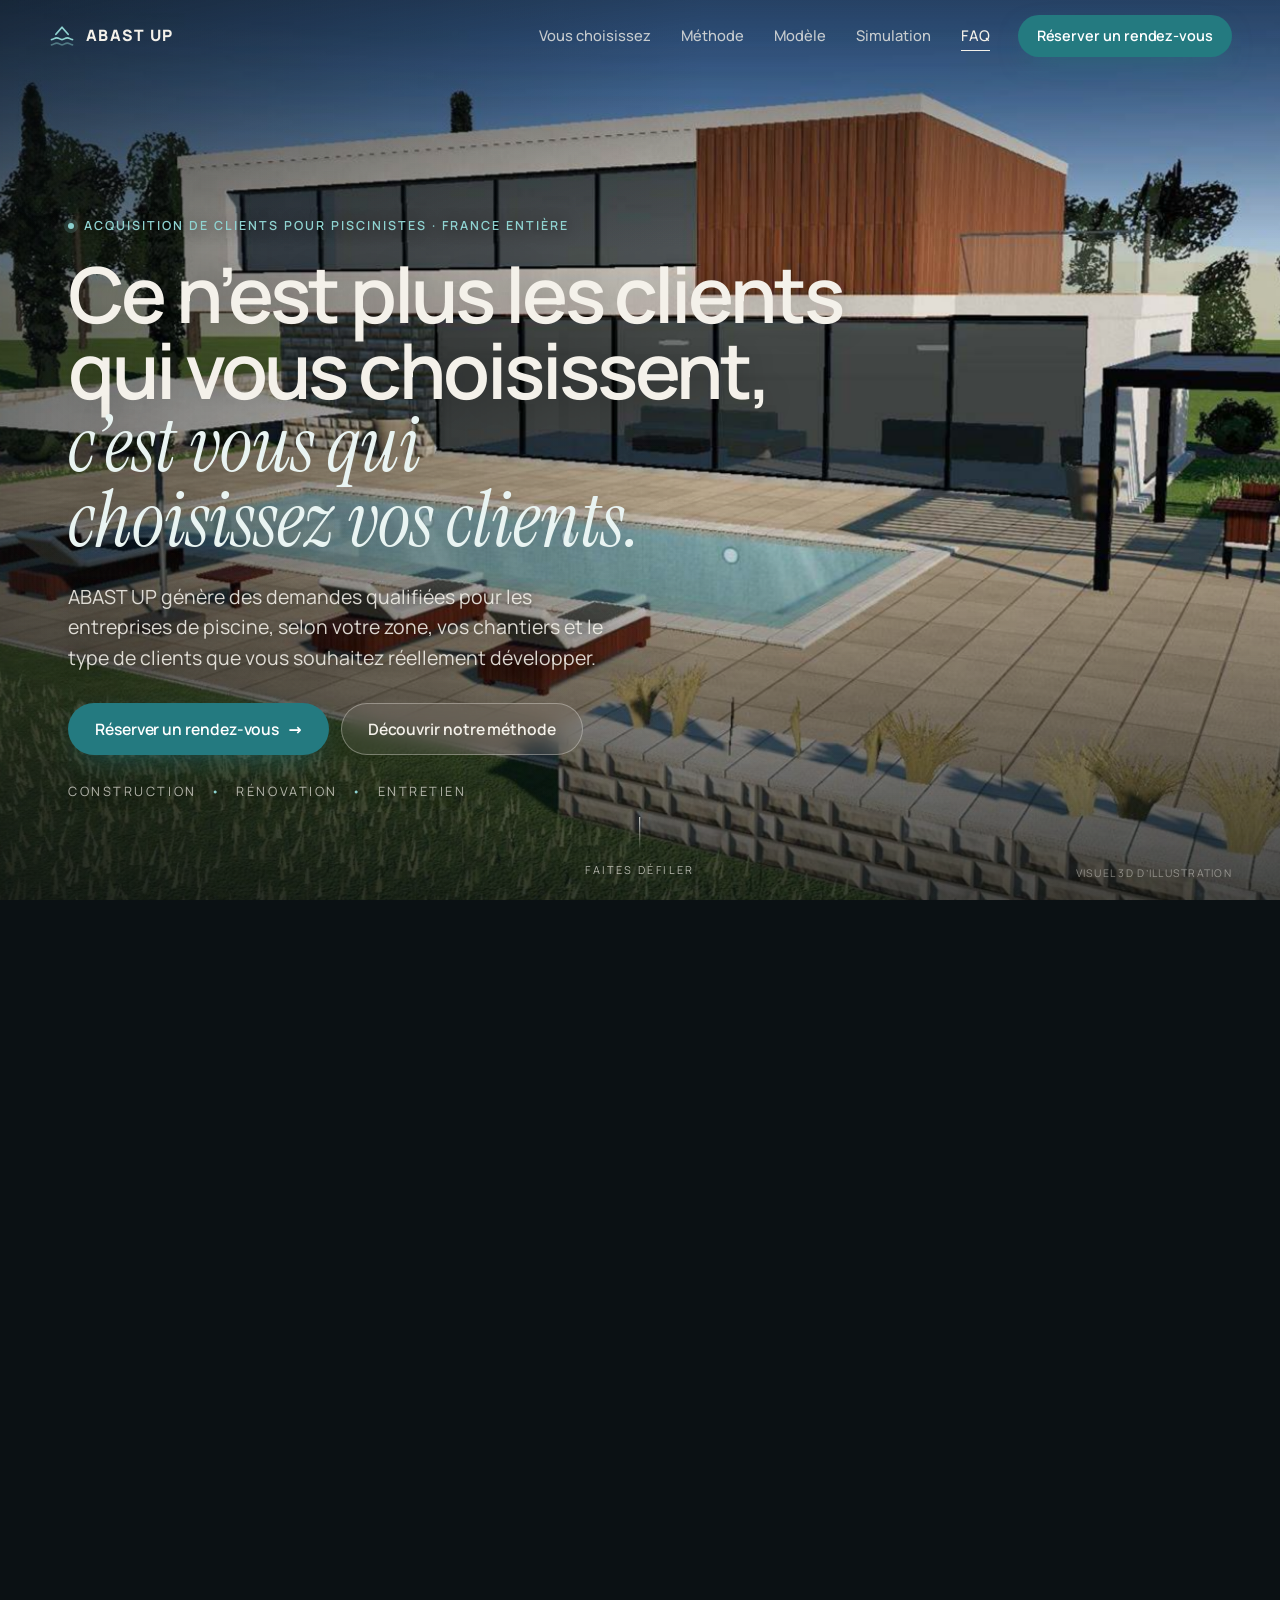
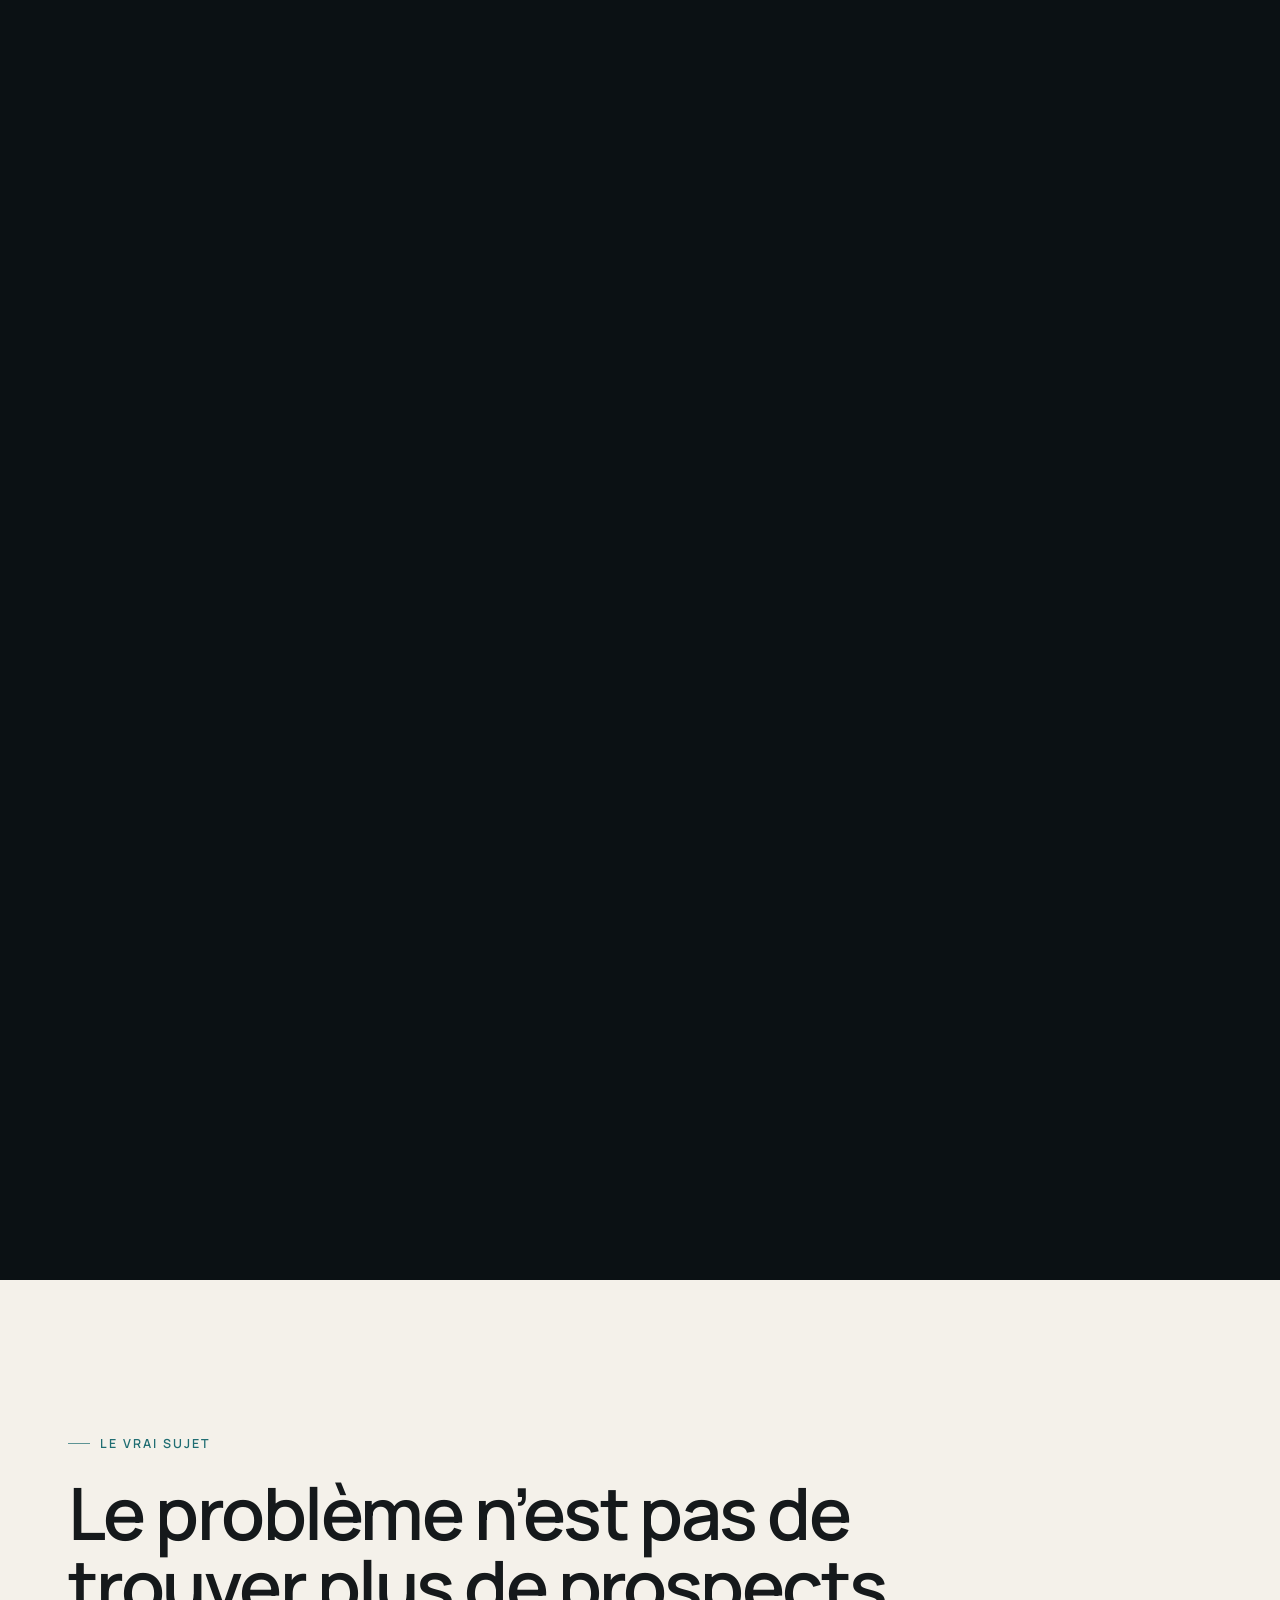
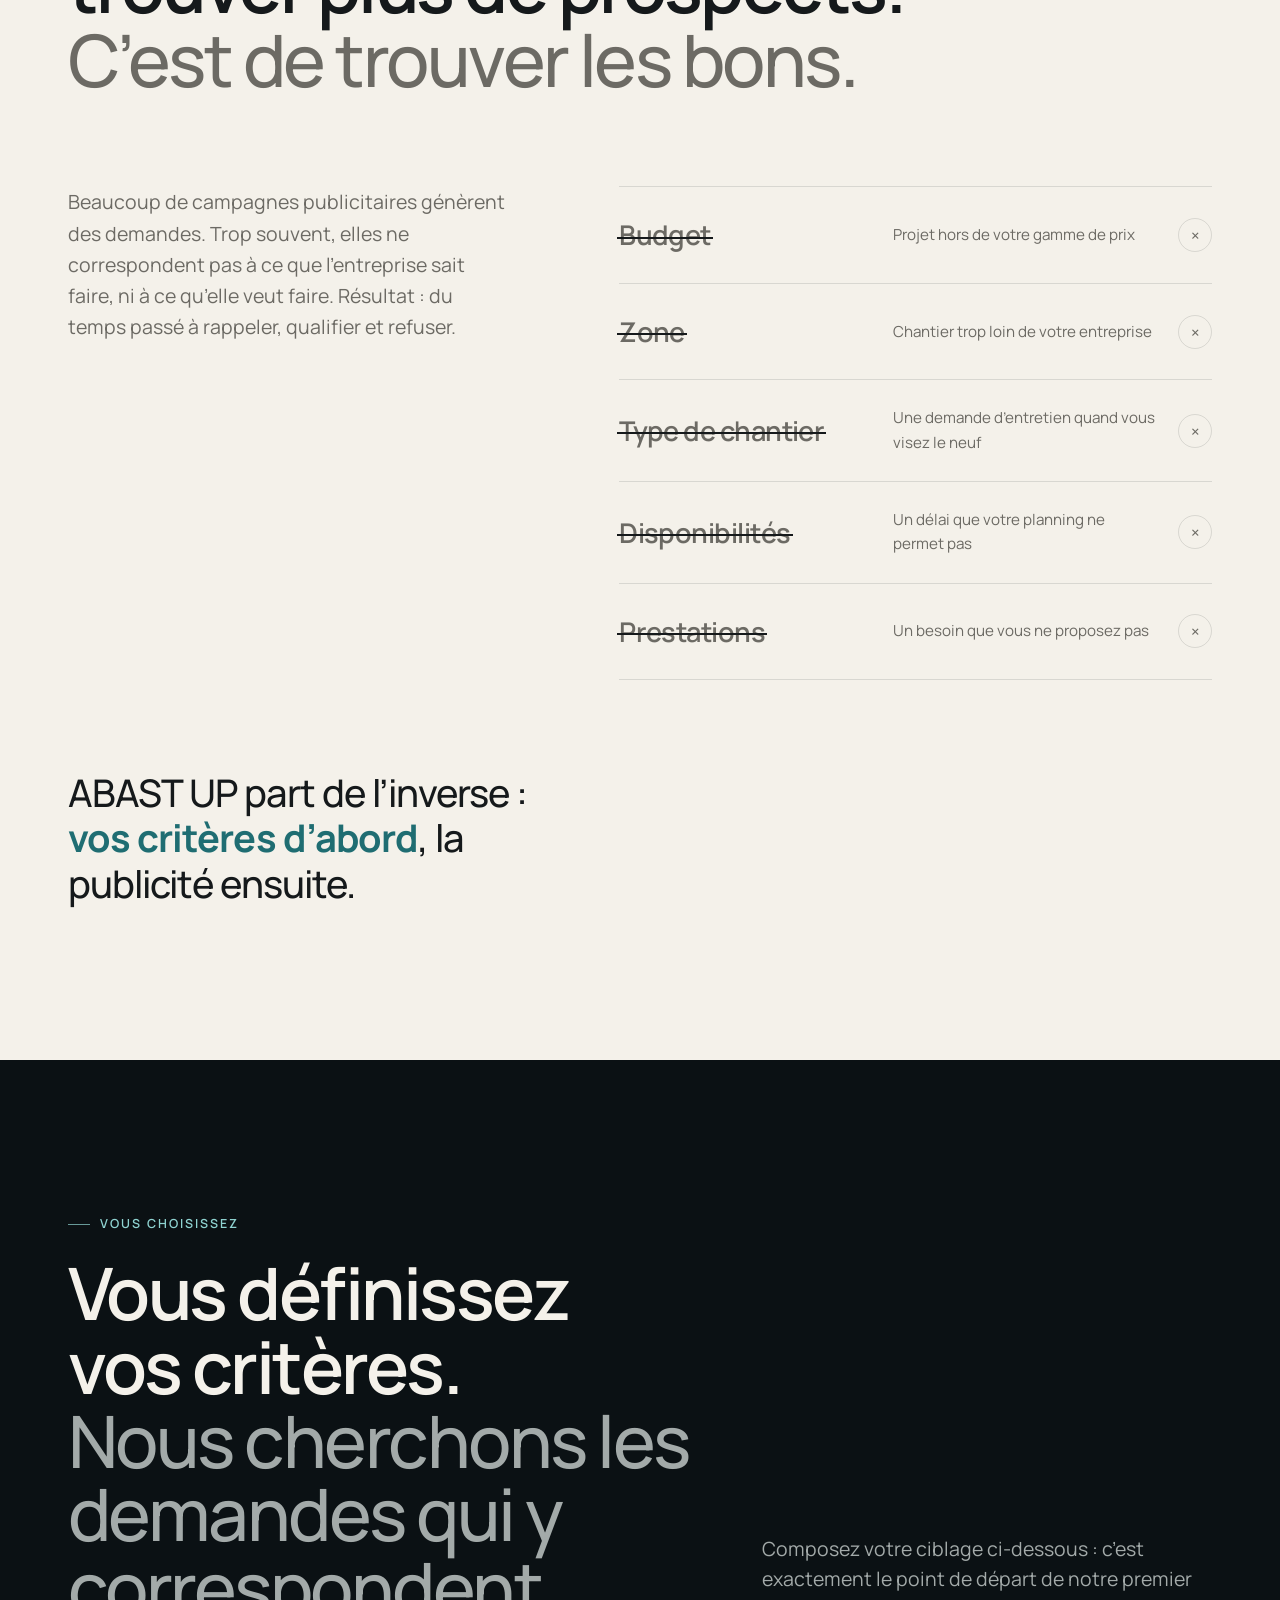
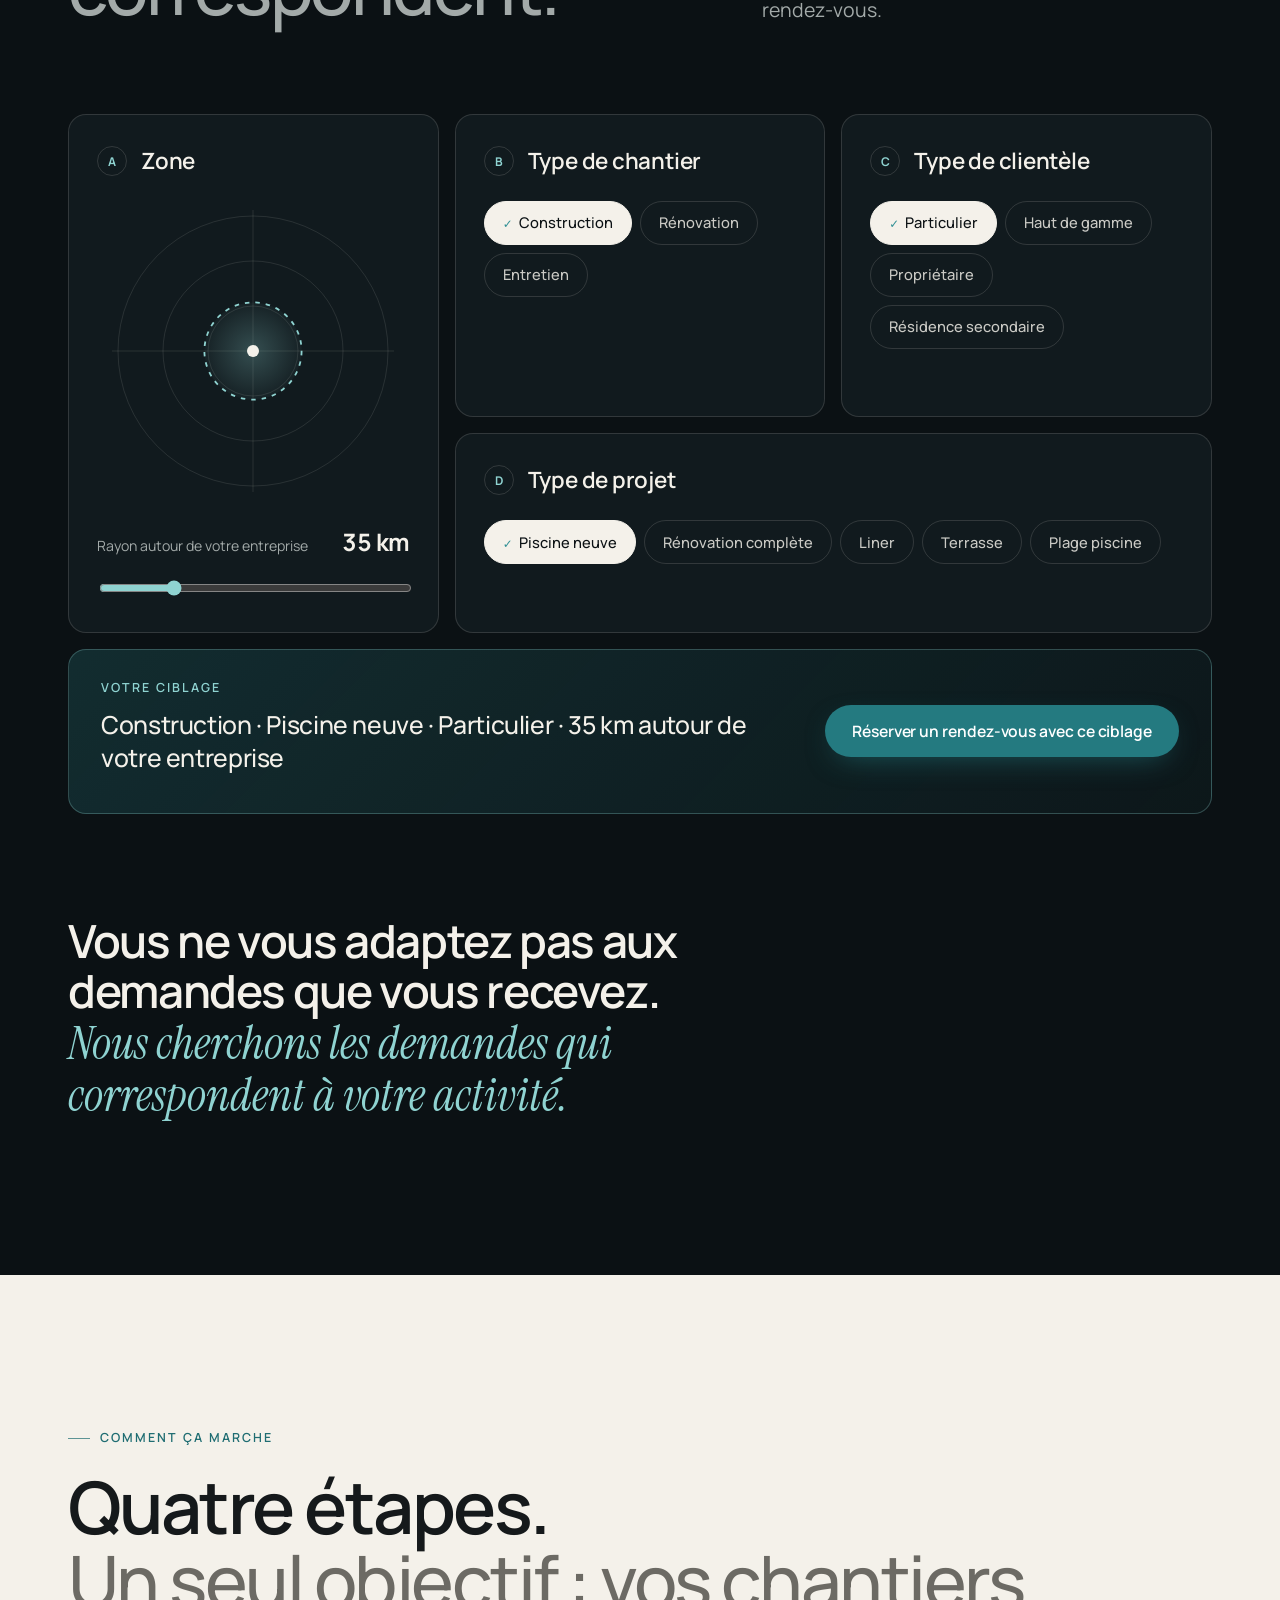
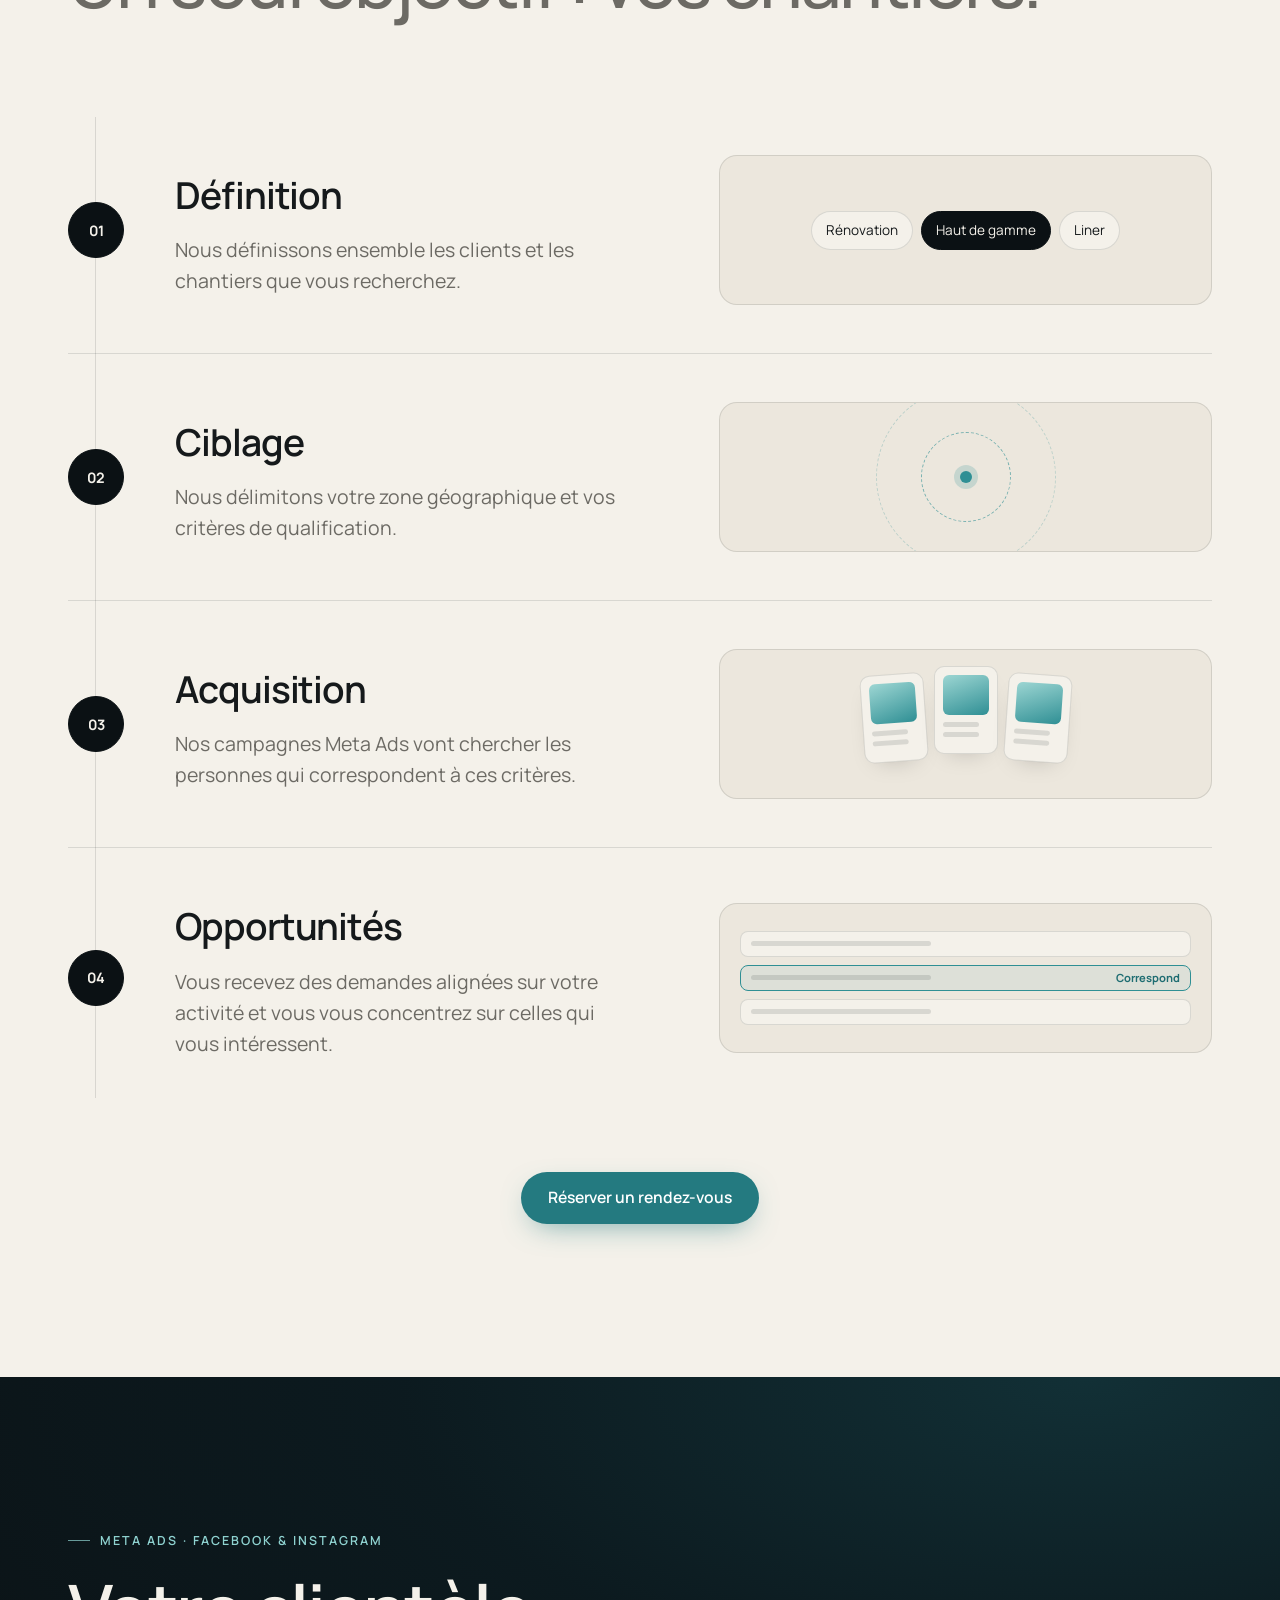
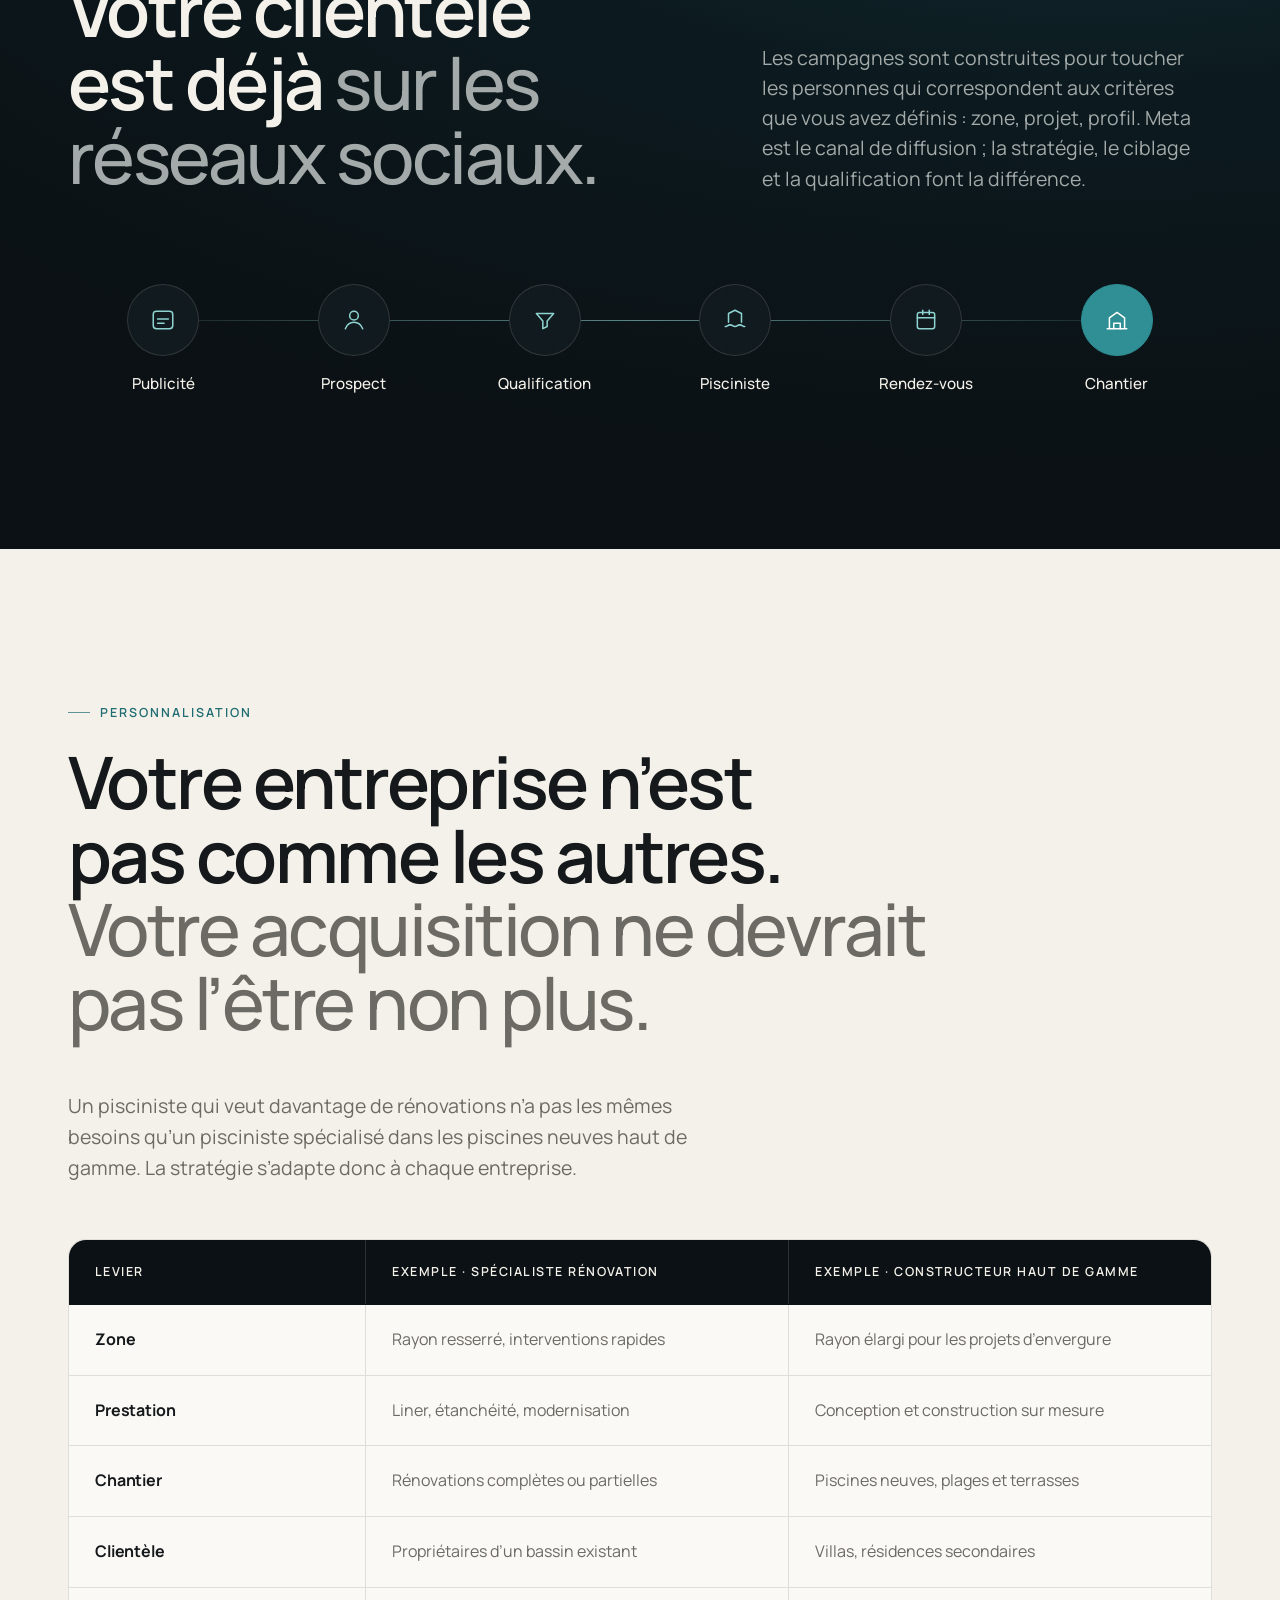
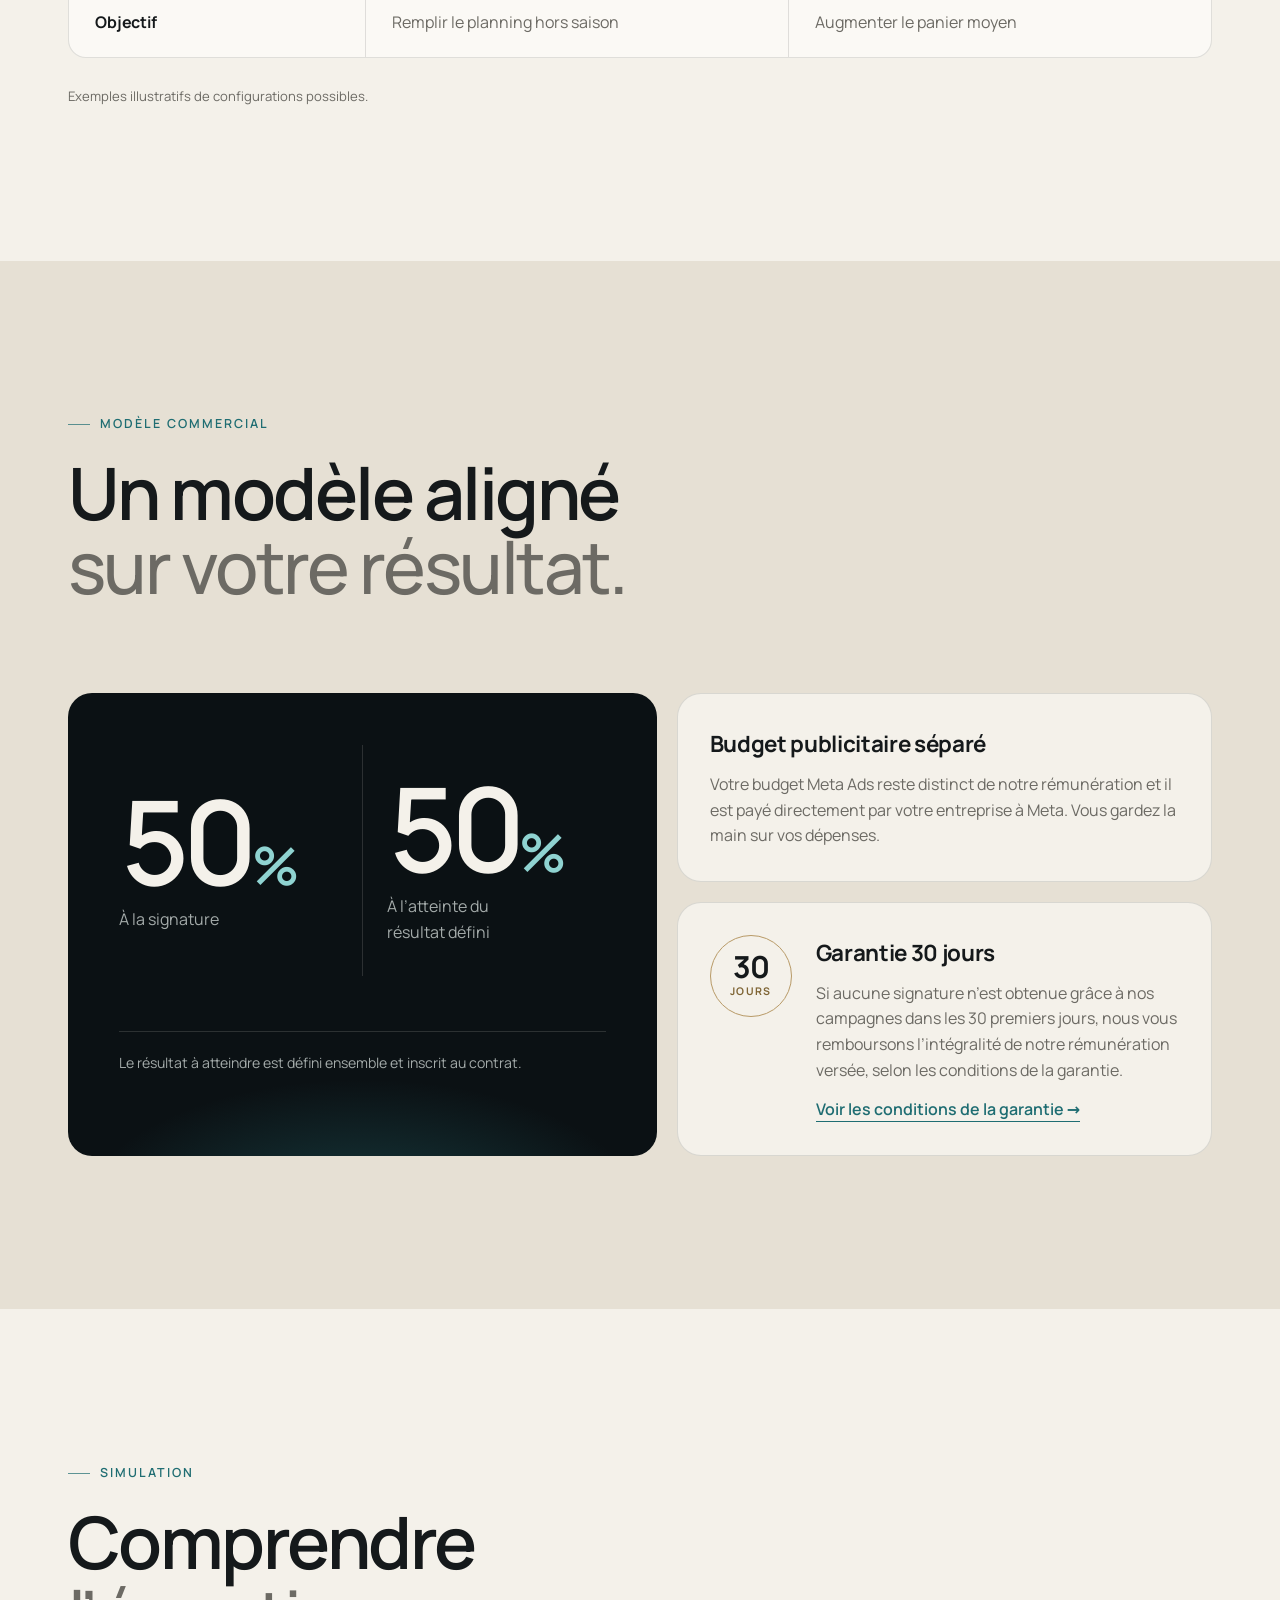
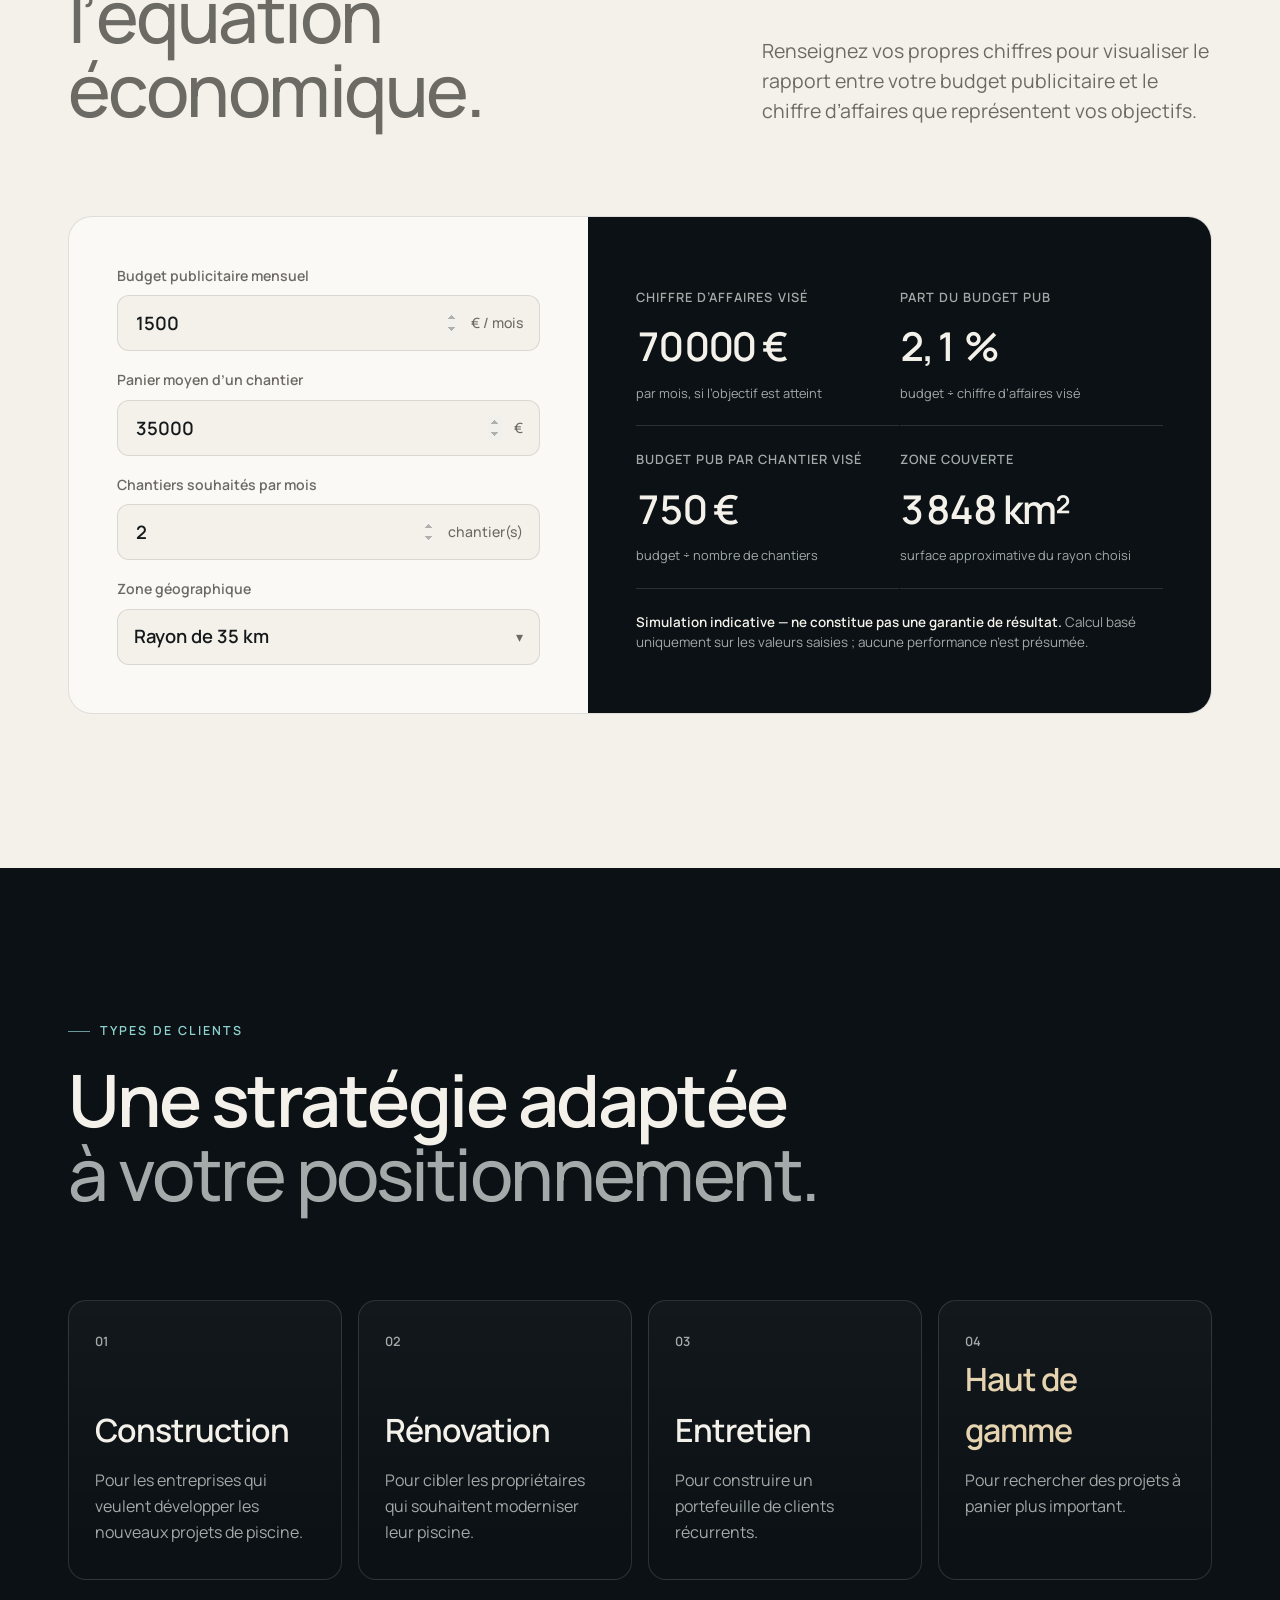
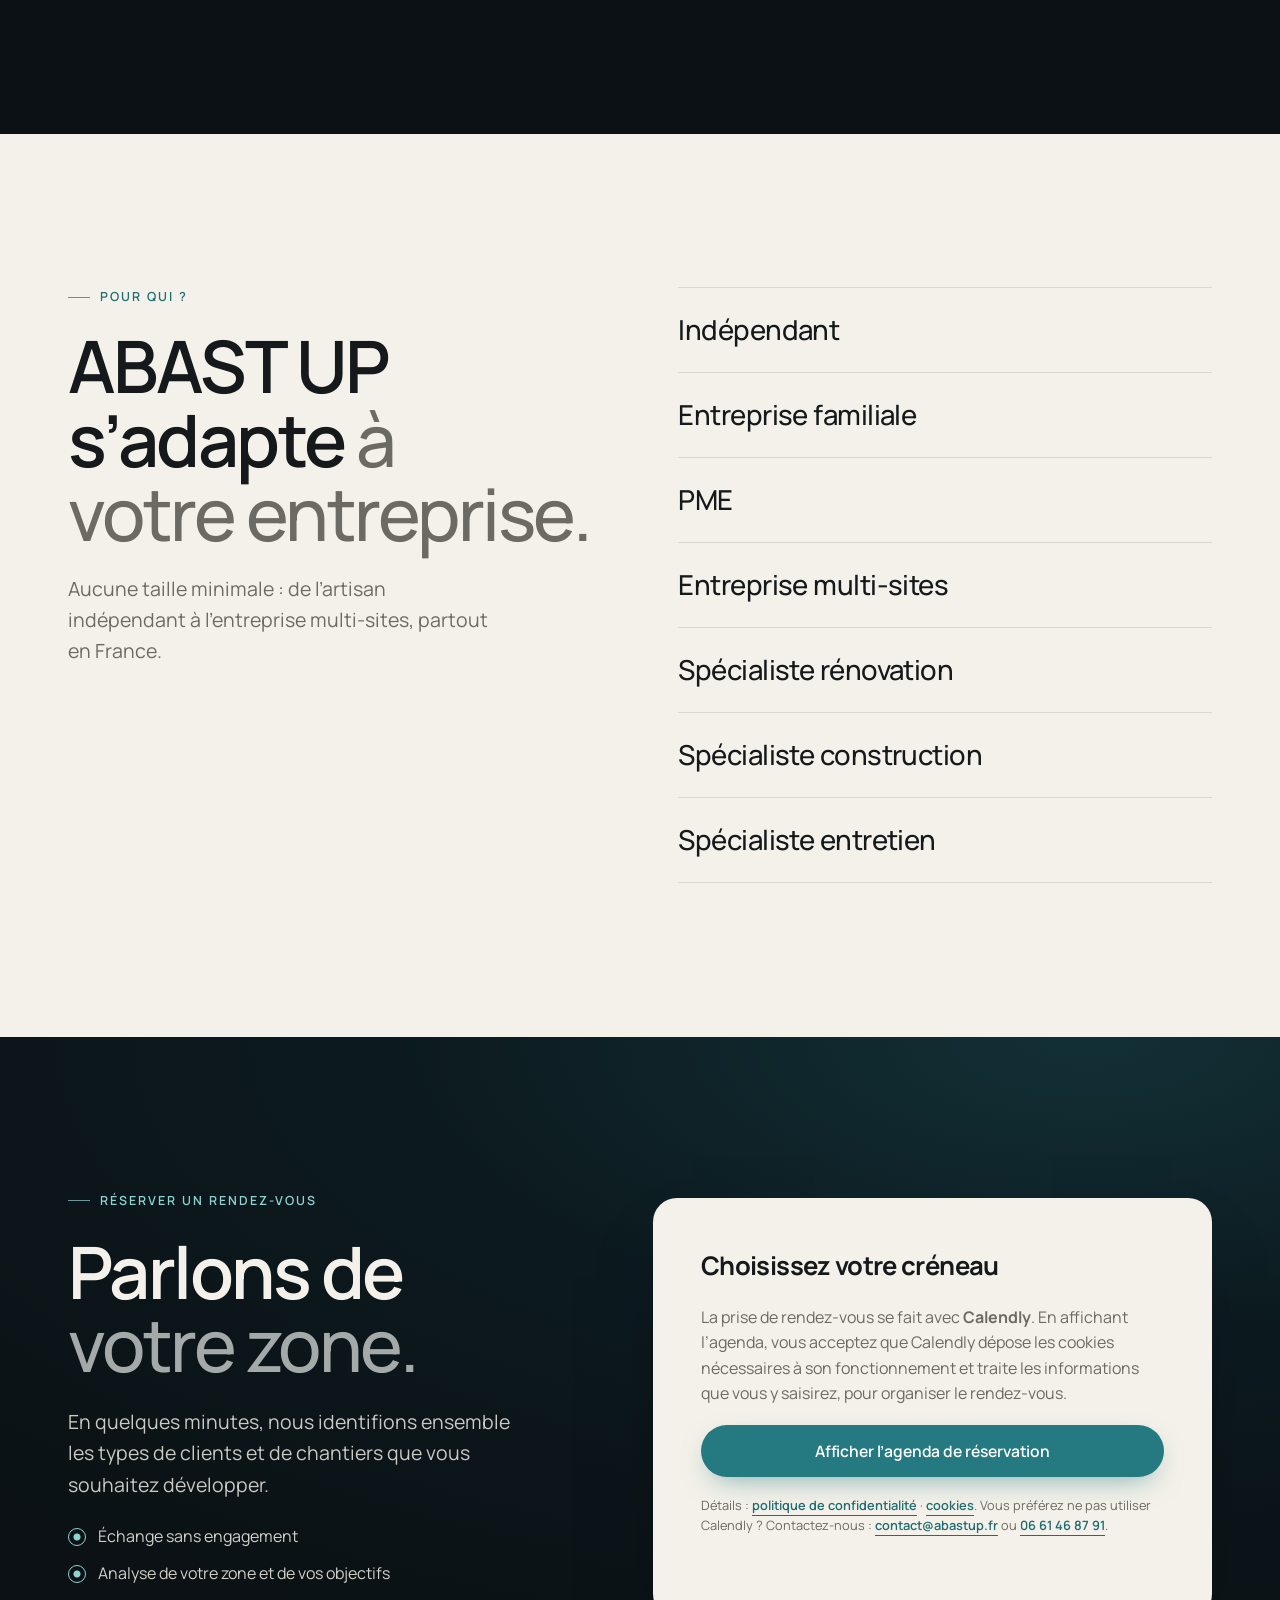
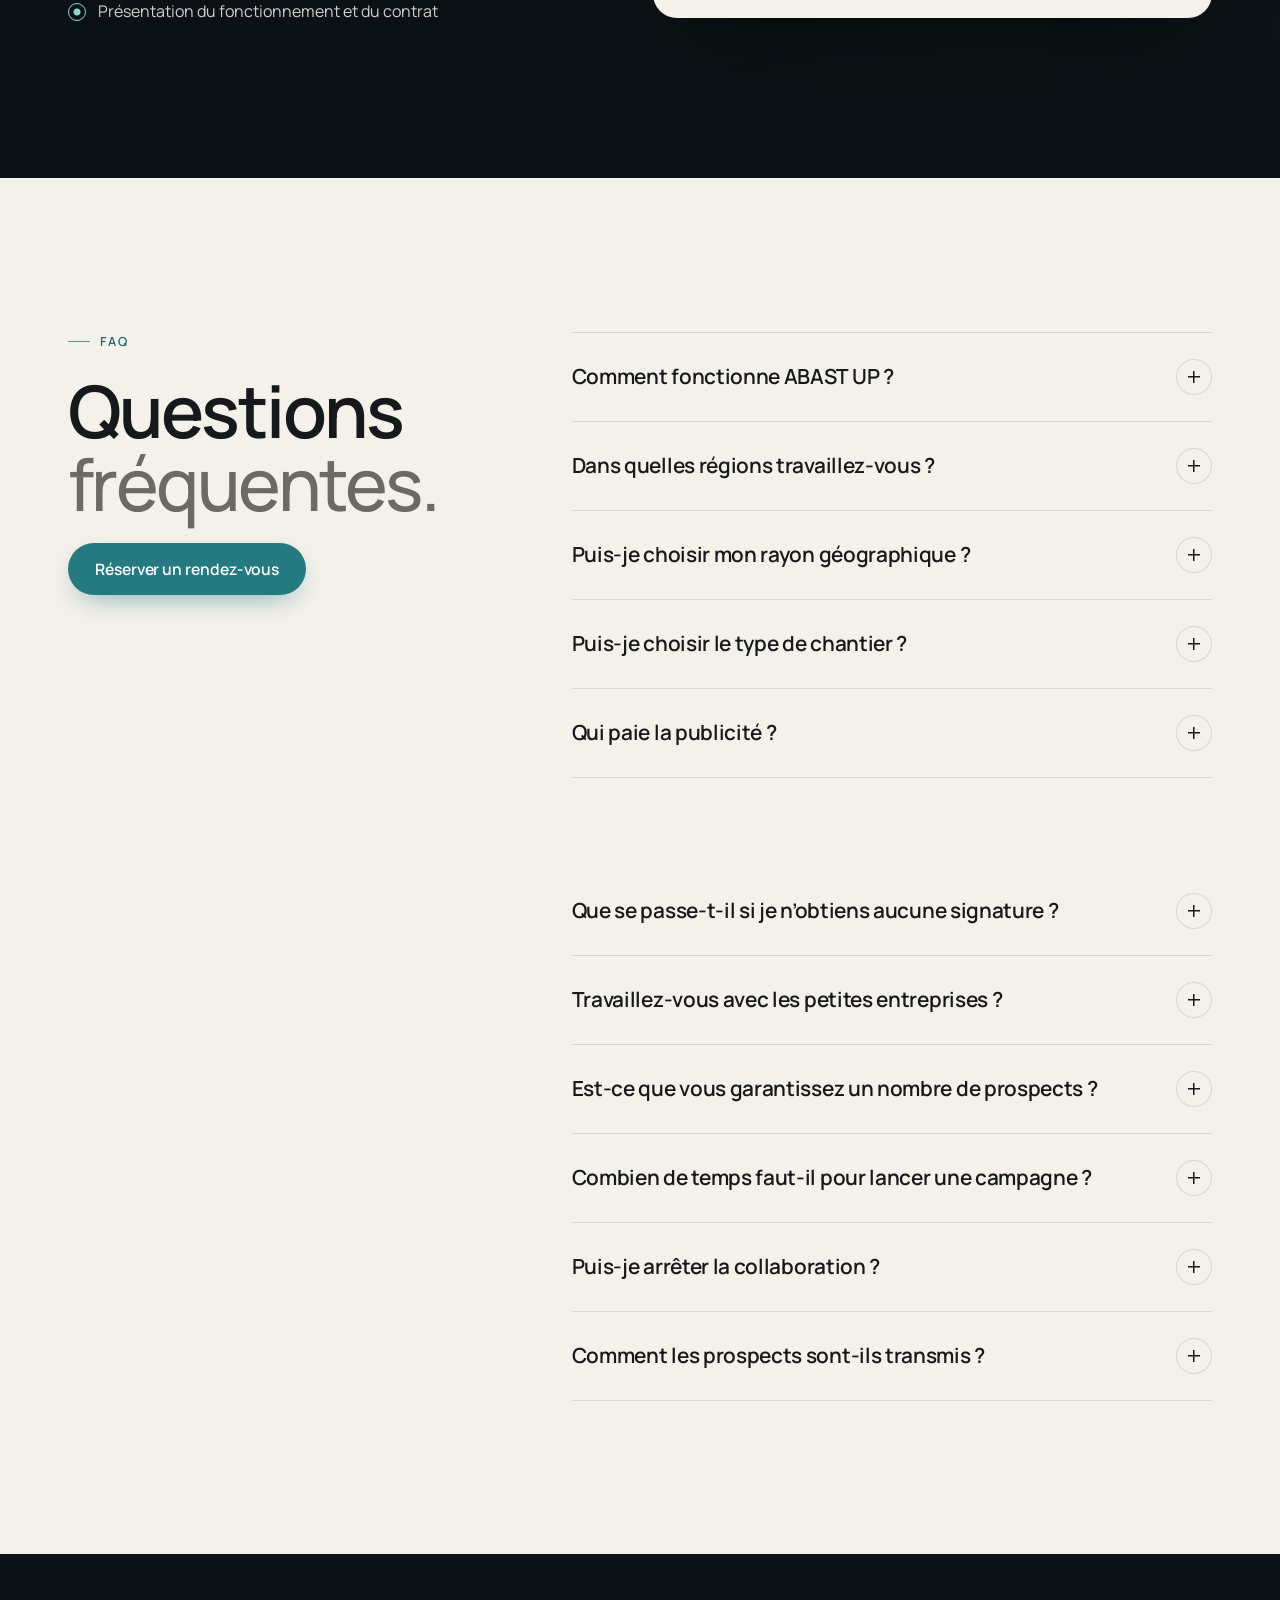
==== commit 96866e02: "Connexion lente" ====
--- a/index.html
+++ b/index.html
@@ -25,9 +25,30 @@
   <meta name="twitter:card" content="summary_large_image">
   <meta name="twitter:image:alt" content="Villa contemporaine avec piscine et jardin méditerranéen — visuel 3D d’illustration ABAST UP">
 
+  <!-- Active les animations dès le premier affichage (évite le « contenu qui apparaît puis disparaît »
+       sur connexion lente) ; filet de sécurité : si le JavaScript n'est pas arrivé en 4 s, tout reste visible. -->
+  <script>
+    document.documentElement.classList.add('js');
+    setTimeout(function () { if (!window.__abastReady) document.documentElement.classList.add('js-late'); }, 4000);
+  </script>
+
   <!-- Polices hébergées avec le site (aucune requête vers un service tiers) -->
   <link rel="preload" as="font" type="font/woff2" href="assets/fonts/manrope-latin-wght-normal.woff2" crossorigin>
+  <link rel="preload" as="font" type="font/woff2" href="assets/fonts/instrument-serif-latin-400-italic.woff2" crossorigin>
   <link rel="stylesheet" href="assets/css/main.css">
+
+  <!-- Scripts du site annoncés d'avance : téléchargés en parallèle plutôt qu'en cascade -->
+  <link rel="modulepreload" href="assets/js/main.js">
+  <link rel="modulepreload" href="assets/js/config.js">
+  <link rel="modulepreload" href="assets/js/components/header.js">
+  <link rel="modulepreload" href="assets/js/components/hero.js">
+  <link rel="modulepreload" href="assets/js/components/reveal.js">
+  <link rel="modulepreload" href="assets/js/components/customization.js">
+  <link rel="modulepreload" href="assets/js/components/method.js">
+  <link rel="modulepreload" href="assets/js/components/simulation.js">
+  <link rel="modulepreload" href="assets/js/components/booking.js">
+  <link rel="modulepreload" href="assets/js/components/faq.js">
+  <link rel="modulepreload" href="assets/js/components/footer.js">
   <link rel="preload" as="image" href="assets/img/hero-poster.jpg" media="(min-width: 641px)" fetchpriority="high">
   <link rel="preload" as="image" href="assets/img/hero-poster-mobile.jpg" media="(max-width: 640px)" fetchpriority="high">
 
@@ -60,107 +81,107 @@
 
   <!-- FAQ (données structurées, identiques aux questions affichées) -->
   <script type="application/ld+json">
-{
-    "@context":  "https://schema.org",
-    "@type":  "FAQPage",
-    "mainEntity":  [
-                       {
-                           "@type":  "Question",
-                           "name":  "Comment fonctionne ABAST UP ?",
-                           "acceptedAnswer":  {
-                                                  "@type":  "Answer",
-                                                  "text":  "Nous définissons avec vous les chantiers, la clientèle et la zone que vous visez. Nous concevons et pilotons ensuite des campagnes Meta Ads (Facebook et Instagram) destinées à générer des demandes correspondant à ces critères, puis nous vous les transmettons."
-                                              }
-                       },
-                       {
-                           "@type":  "Question",
-                           "name":  "Dans quelles régions travaillez-vous ?",
-                           "acceptedAnswer":  {
-                                                  "@type":  "Answer",
-                                                  "text":  "Partout en France. Chaque campagne est paramétrée sur la zone géographique propre à votre entreprise."
-                                              }
-                       },
-                       {
-                           "@type":  "Question",
-                           "name":  "Puis-je choisir mon rayon géographique ?",
-                           "acceptedAnswer":  {
-                                                  "@type":  "Answer",
-                                                  "text":  "Oui. Vous définissez la zone et le rayon autour de votre entreprise ; ils peuvent être ajustés au fil de la collaboration."
-                                              }
-                       },
-                       {
-                           "@type":  "Question",
-                           "name":  "Puis-je choisir le type de chantier ?",
-                           "acceptedAnswer":  {
-                                                  "@type":  "Answer",
-                                                  "text":  "Oui : construction, rénovation, entretien, liner, plages et terrasses… Le ciblage et les messages publicitaires sont construits autour des chantiers que vous souhaitez développer."
-                                              }
-                       },
-                       {
-                           "@type":  "Question",
-                           "name":  "Qui paie la publicité ?",
-                           "acceptedAnswer":  {
-                                                  "@type":  "Answer",
-                                                  "text":  "Le budget publicitaire Meta est payé directement par votre entreprise à Meta. Il est distinct de notre rémunération."
-                                              }
-                       },
-                       {
-                           "@type":  "Question",
-                           "name":  "Comment fonctionne votre rémunération ?",
-                           "acceptedAnswer":  {
-                                                  "@type":  "Answer",
-                                                  "text":  "50 % sont réglés à la signature du contrat et 50 % lorsque le résultat défini ensemble est atteint. Les modalités exactes figurent dans le contrat."
-                                              }
-                       },
-                       {
-                           "@type":  "Question",
-                           "name":  "Que se passe-t-il si je n’obtiens aucune signature ?",
-                           "acceptedAnswer":  {
-                                                  "@type":  "Answer",
-                                                  "text":  "Si aucune signature n’est obtenue grâce à nos campagnes dans les 30 premiers jours suivant leur lancement, nous vous remboursons l’intégralité de notre rémunération versée. Le budget publicitaire payé à Meta n’est pas concerné, et la garantie suppose notamment que chaque demande soit recontactée sous 48 heures ouvrées. Voir les conditions de la garantie."
-                                              }
-                       },
-                       {
-                           "@type":  "Question",
-                           "name":  "Travaillez-vous avec les petites entreprises ?",
-                           "acceptedAnswer":  {
-                                                  "@type":  "Answer",
-                                                  "text":  "Oui. Nous travaillons avec les indépendants comme avec les PME et les entreprises multi-sites ; la stratégie est dimensionnée selon vos capacités et vos objectifs."
-                                              }
-                       },
-                       {
-                           "@type":  "Question",
-                           "name":  "Est-ce que vous garantissez un nombre de prospects ?",
-                           "acceptedAnswer":  {
-                                                  "@type":  "Answer",
-                                                  "text":  "Non. Le volume de demandes dépend de nombreux facteurs (zone, saison, budget, concurrence, offre). Nous nous engageons sur une méthode et un pilotage rigoureux, et sur le cadre défini au contrat, pas sur un nombre de prospects."
-                                              }
-                       },
-                       {
-                           "@type":  "Question",
-                           "name":  "Combien de temps faut-il pour lancer une campagne ?",
-                           "acceptedAnswer":  {
-                                                  "@type":  "Answer",
-                                                  "text":  "Le délai dépend de la préparation des éléments (ciblage, messages, visuels, validation des accès publicitaires). Il est précisé lors du premier rendez-vous."
-                                              }
-                       },
-                       {
-                           "@type":  "Question",
-                           "name":  "Puis-je arrêter la collaboration ?",
-                           "acceptedAnswer":  {
-                                                  "@type":  "Answer",
-                                                  "text":  "Les conditions de durée et de résiliation sont définies dans le contrat et vous sont présentées avant toute signature."
-                                              }
-                       },
-                       {
-                           "@type":  "Question",
-                           "name":  "Comment les prospects sont-ils transmis ?",
-                           "acceptedAnswer":  {
-                                                  "@type":  "Answer",
-                                                  "text":  "Les modalités de transmission des demandes (fréquence, canal, informations collectées) sont définies avec vous au démarrage, afin de s’intégrer à votre organisation commerciale."
-                                              }
-                       }
-                   ]
+{
+    "@context":  "https://schema.org",
+    "@type":  "FAQPage",
+    "mainEntity":  [
+                       {
+                           "@type":  "Question",
+                           "name":  "Comment fonctionne ABAST UP ?",
+                           "acceptedAnswer":  {
+                                                  "@type":  "Answer",
+                                                  "text":  "Nous définissons avec vous les chantiers, la clientèle et la zone que vous visez. Nous concevons et pilotons ensuite des campagnes Meta Ads (Facebook et Instagram) destinées à générer des demandes correspondant à ces critères, puis nous vous les transmettons."
+                                              }
+                       },
+                       {
+                           "@type":  "Question",
+                           "name":  "Dans quelles régions travaillez-vous ?",
+                           "acceptedAnswer":  {
+                                                  "@type":  "Answer",
+                                                  "text":  "Partout en France. Chaque campagne est paramétrée sur la zone géographique propre à votre entreprise."
+                                              }
+                       },
+                       {
+                           "@type":  "Question",
+                           "name":  "Puis-je choisir mon rayon géographique ?",
+                           "acceptedAnswer":  {
+                                                  "@type":  "Answer",
+                                                  "text":  "Oui. Vous définissez la zone et le rayon autour de votre entreprise ; ils peuvent être ajustés au fil de la collaboration."
+                                              }
+                       },
+                       {
+                           "@type":  "Question",
+                           "name":  "Puis-je choisir le type de chantier ?",
+                           "acceptedAnswer":  {
+                                                  "@type":  "Answer",
+                                                  "text":  "Oui : construction, rénovation, entretien, liner, plages et terrasses… Le ciblage et les messages publicitaires sont construits autour des chantiers que vous souhaitez développer."
+                                              }
+                       },
+                       {
+                           "@type":  "Question",
+                           "name":  "Qui paie la publicité ?",
+                           "acceptedAnswer":  {
+                                                  "@type":  "Answer",
+                                                  "text":  "Le budget publicitaire Meta est payé directement par votre entreprise à Meta. Il est distinct de notre rémunération."
+                                              }
+                       },
+                       {
+                           "@type":  "Question",
+                           "name":  "Comment fonctionne votre rémunération ?",
+                           "acceptedAnswer":  {
+                                                  "@type":  "Answer",
+                                                  "text":  "50 % sont réglés à la signature du contrat et 50 % lorsque le résultat défini ensemble est atteint. Les modalités exactes figurent dans le contrat."
+                                              }
+                       },
+                       {
+                           "@type":  "Question",
+                           "name":  "Que se passe-t-il si je n’obtiens aucune signature ?",
+                           "acceptedAnswer":  {
+                                                  "@type":  "Answer",
+                                                  "text":  "Si aucune signature n’est obtenue grâce à nos campagnes dans les 30 premiers jours suivant leur lancement, nous vous remboursons l’intégralité de notre rémunération versée. Le budget publicitaire payé à Meta n’est pas concerné, et la garantie suppose notamment que chaque demande soit recontactée sous 48 heures ouvrées. Voir les conditions de la garantie."
+                                              }
+                       },
+                       {
+                           "@type":  "Question",
+                           "name":  "Travaillez-vous avec les petites entreprises ?",
+                           "acceptedAnswer":  {
+                                                  "@type":  "Answer",
+                                                  "text":  "Oui. Nous travaillons avec les indépendants comme avec les PME et les entreprises multi-sites ; la stratégie est dimensionnée selon vos capacités et vos objectifs."
+                                              }
+                       },
+                       {
+                           "@type":  "Question",
+                           "name":  "Est-ce que vous garantissez un nombre de prospects ?",
+                           "acceptedAnswer":  {
+                                                  "@type":  "Answer",
+                                                  "text":  "Non. Le volume de demandes dépend de nombreux facteurs (zone, saison, budget, concurrence, offre). Nous nous engageons sur une méthode et un pilotage rigoureux, et sur le cadre défini au contrat, pas sur un nombre de prospects."
+                                              }
+                       },
+                       {
+                           "@type":  "Question",
+                           "name":  "Combien de temps faut-il pour lancer une campagne ?",
+                           "acceptedAnswer":  {
+                                                  "@type":  "Answer",
+                                                  "text":  "Le délai dépend de la préparation des éléments (ciblage, messages, visuels, validation des accès publicitaires). Il est précisé lors du premier rendez-vous."
+                                              }
+                       },
+                       {
+                           "@type":  "Question",
+                           "name":  "Puis-je arrêter la collaboration ?",
+                           "acceptedAnswer":  {
+                                                  "@type":  "Answer",
+                                                  "text":  "Les conditions de durée et de résiliation sont définies dans le contrat et vous sont présentées avant toute signature."
+                                              }
+                       },
+                       {
+                           "@type":  "Question",
+                           "name":  "Comment les prospects sont-ils transmis ?",
+                           "acceptedAnswer":  {
+                                                  "@type":  "Answer",
+                                                  "text":  "Les modalités de transmission des demandes (fréquence, canal, informations collectées) sont définies avec vous au démarrage, afin de s’intégrer à votre organisation commerciale."
+                                              }
+                       }
+                   ]
 }
   </script>
 </head>
--- a/assets/css/main.css
+++ b/assets/css/main.css
@@ -169,6 +169,10 @@
   .hero__poster { background-image: url('../img/hero-poster-mobile.jpg'), linear-gradient(180deg, #4a86c8 0%, #b9cad3 45%, #8a8577 60%, #1d2a2c 100%); }
 }
 .hero__media.is-live .hero__poster { opacity: 0; }
+/* Mode allégé (connexion lente / sans 3D) : l'image avance doucement au fil du scroll, séquence plus courte */
+.hero--lite .hero__track { height: 320vh; }
+.hero__media:not(.is-live) .hero__poster { transform: scale(calc(1.04 + var(--p, 0) * .14)) translate3d(calc(var(--p, 0) * -3.5%), calc(var(--p, 0) * 1.5%), 0); transform-origin: 62% 55%; will-change: transform; }
+.hero--lite .hero__dial { display: none; }
 .hero__scrim { position: absolute; inset: 0; pointer-events: none;
   background:
     linear-gradient(180deg, rgba(8, 12, 14, .55) 0%, rgba(8, 12, 14, 0) 28%, rgba(8, 12, 14, 0) 55%, rgba(8, 12, 14, .7) 100%),
@@ -422,6 +426,8 @@
 .js .reveal.is-in { opacity: 1; transform: none; }
 .js .reveal-stagger > * { opacity: 0; transform: translateY(22px); transition: opacity .9s var(--ease), transform 1s var(--ease); transition-delay: calc(var(--i, 0) * 90ms); }
 .js .reveal-stagger.is-in > * { opacity: 1; transform: none; }
+/* Filet de sécurité : JavaScript absent ou très en retard → tout le contenu reste affiché */
+.js-late .reveal, .js-late .reveal-stagger > * { opacity: 1; transform: none; }
 
 /* ---------- Pages légales ---------- */
 .legal { background: var(--paper); min-height: 100vh; padding: calc(var(--header-h) + 64px) 0 96px; }
@@ -481,6 +487,7 @@
   .mobile-cta[aria-hidden='false'] a { pointer-events: auto; }
   .site-footer { padding-bottom: calc(96px + env(safe-area-inset-bottom)); }
   .hero__track { height: 460vh; }
+  .hero--lite .hero__track { height: 280vh; }
 }
 
 @media (max-width: 640px) {
@@ -546,7 +553,8 @@
 /* ---------- Mouvement réduit ---------- */
 @media (prefers-reduced-motion: reduce) {
   *, *::before, *::after { animation-duration: .001ms !important; animation-iteration-count: 1 !important; transition-duration: .001ms !important; }
-  .hero__track { height: auto; }
+  .hero__track, .hero--lite .hero__track { height: auto; }
+  .hero__media:not(.is-live) .hero__poster, .hero--lite .hero__poster { transform: none; }
   .hero__stage { position: relative; height: auto; min-height: 100svh; }
   .hero__chapters { position: relative; inset: auto; padding: calc(var(--header-h) + 48px) 0 64px; display: grid; gap: 64px; }
   .chapter { position: relative; left: auto; right: auto; bottom: auto; opacity: 1; transform: none; padding: 0 var(--gutter); pointer-events: auto; }
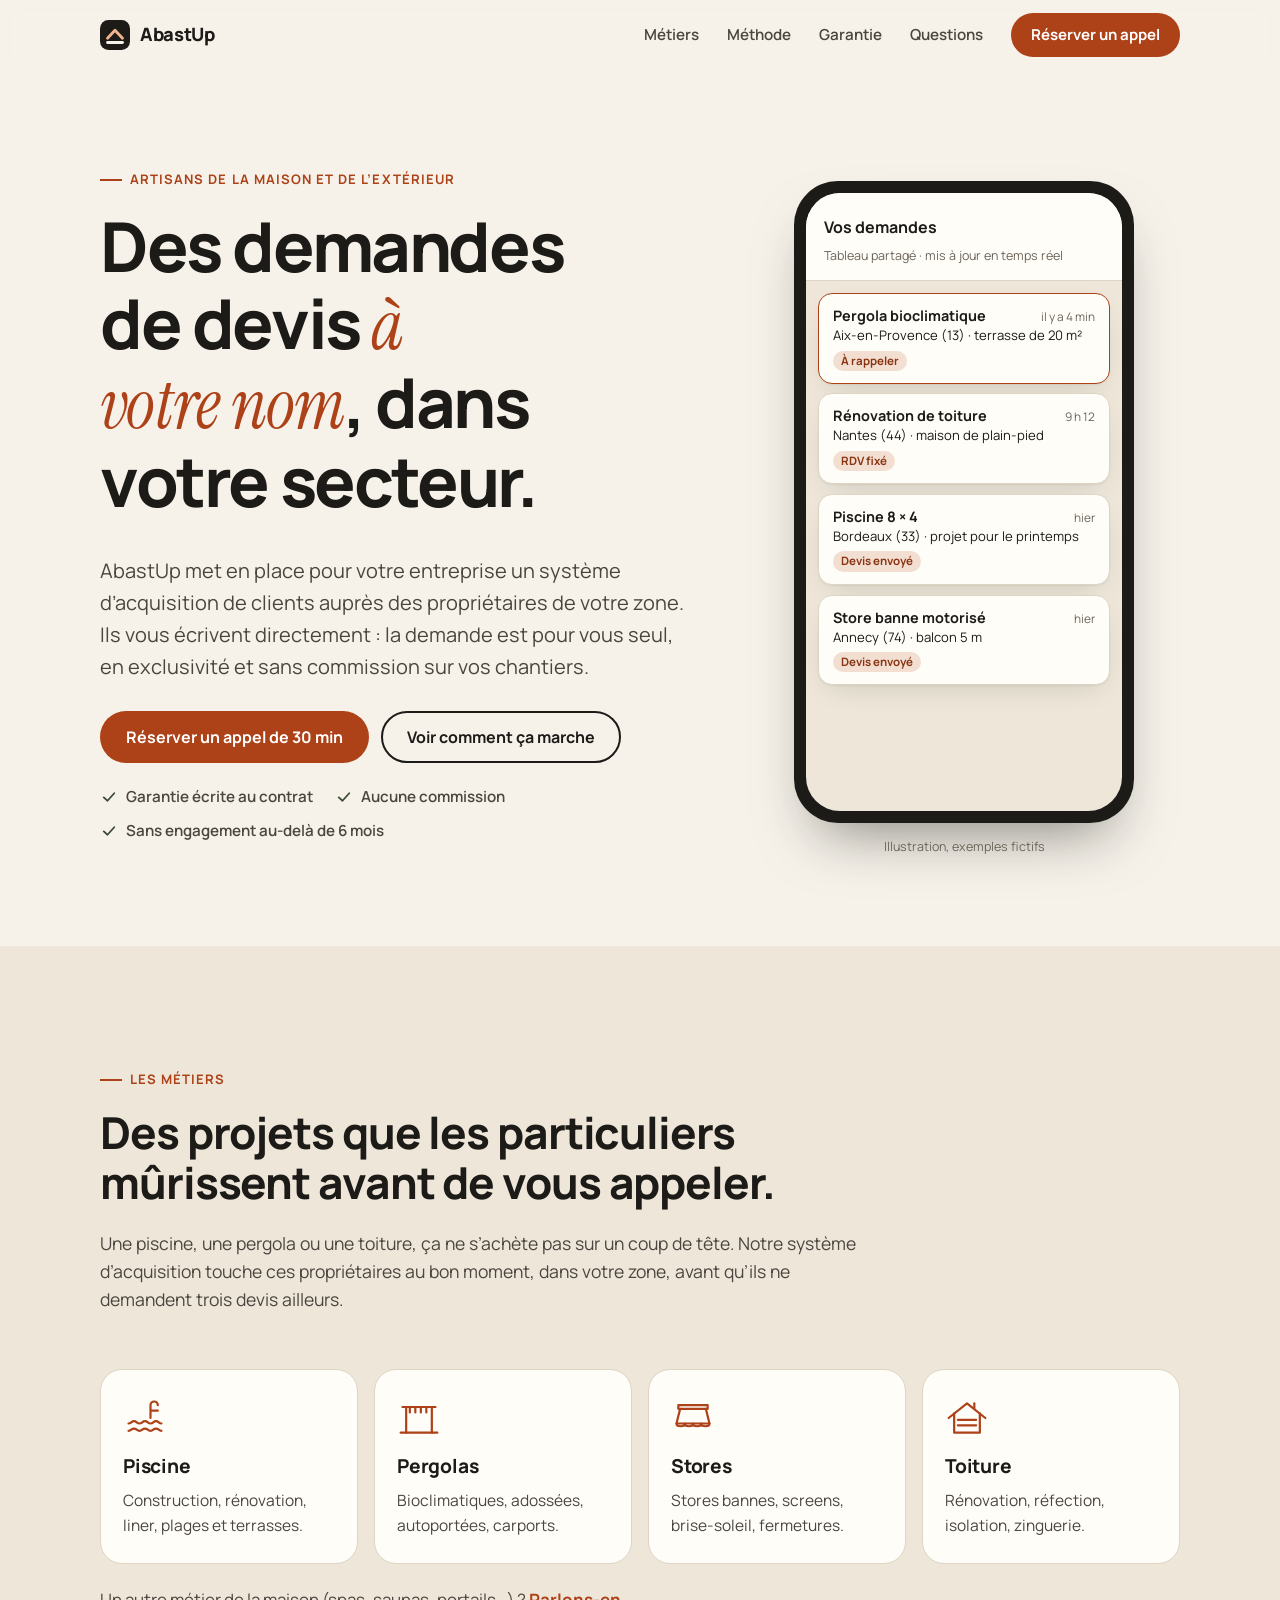
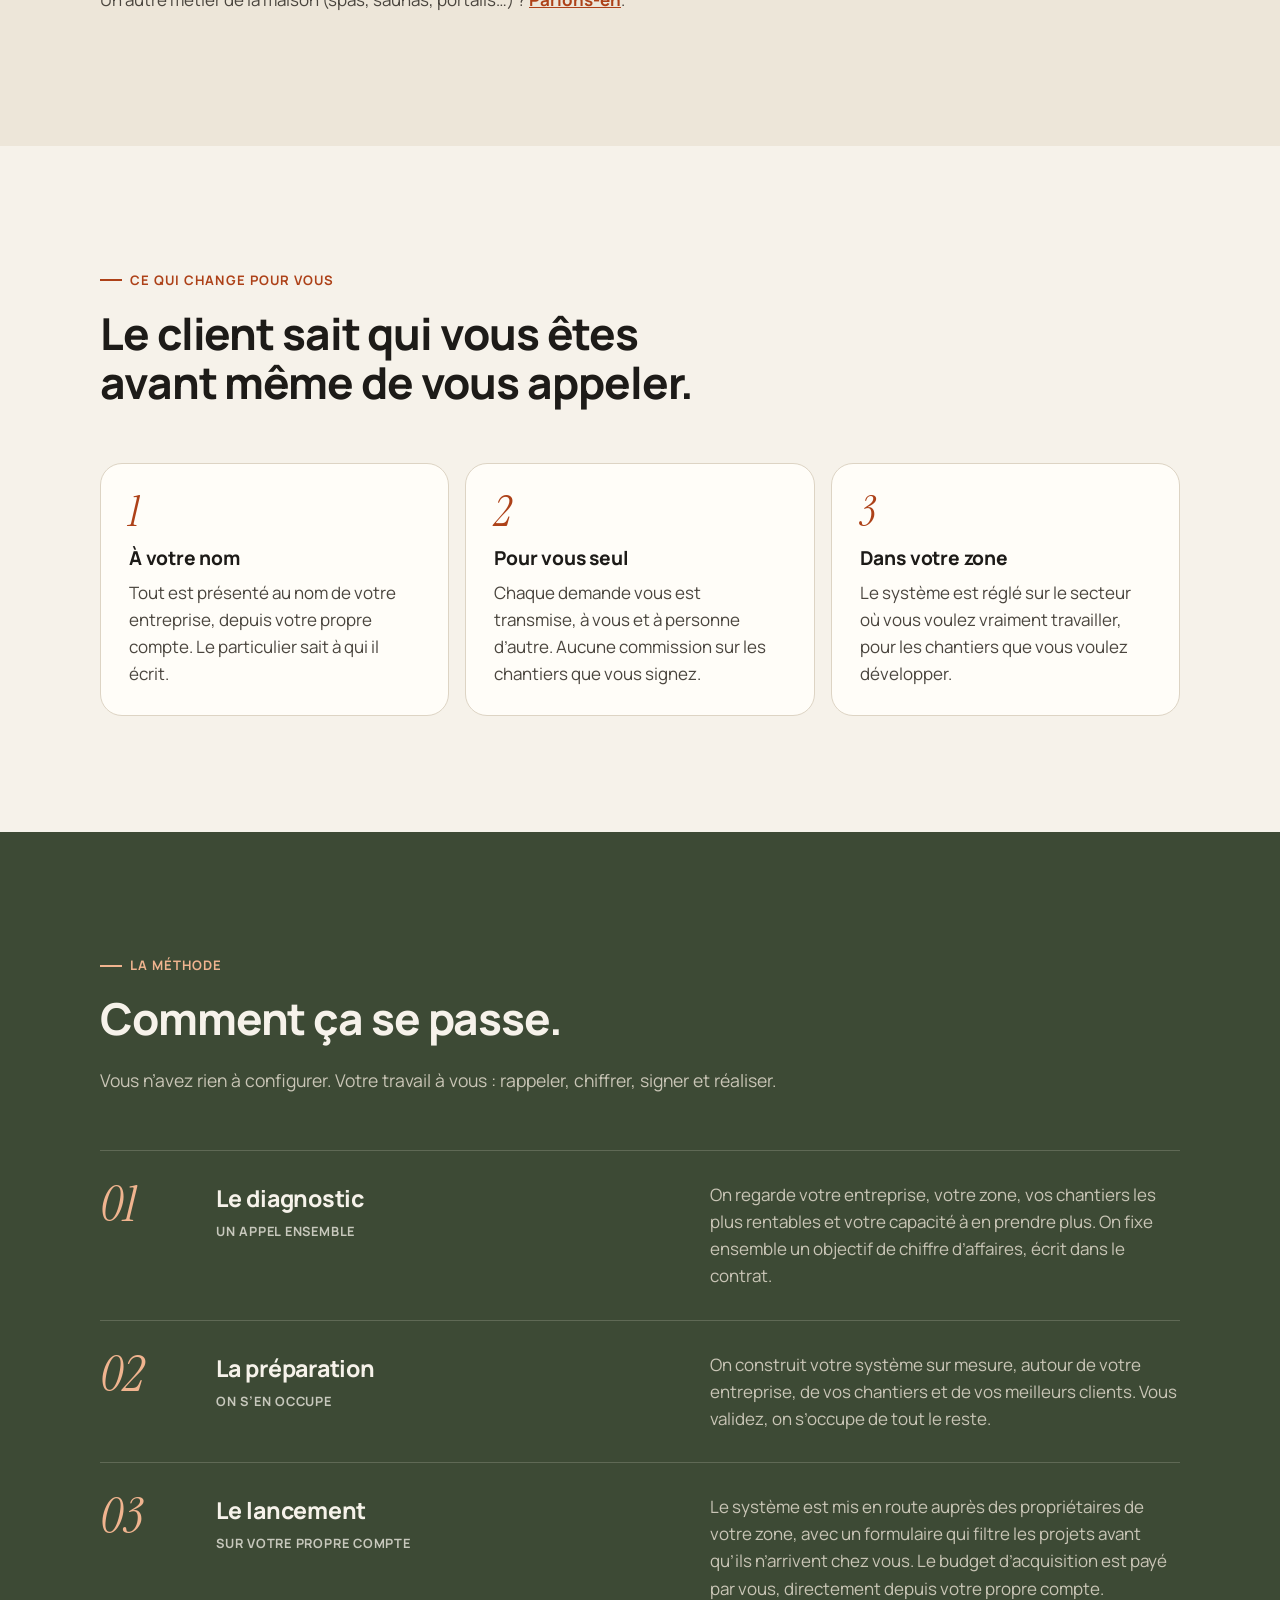
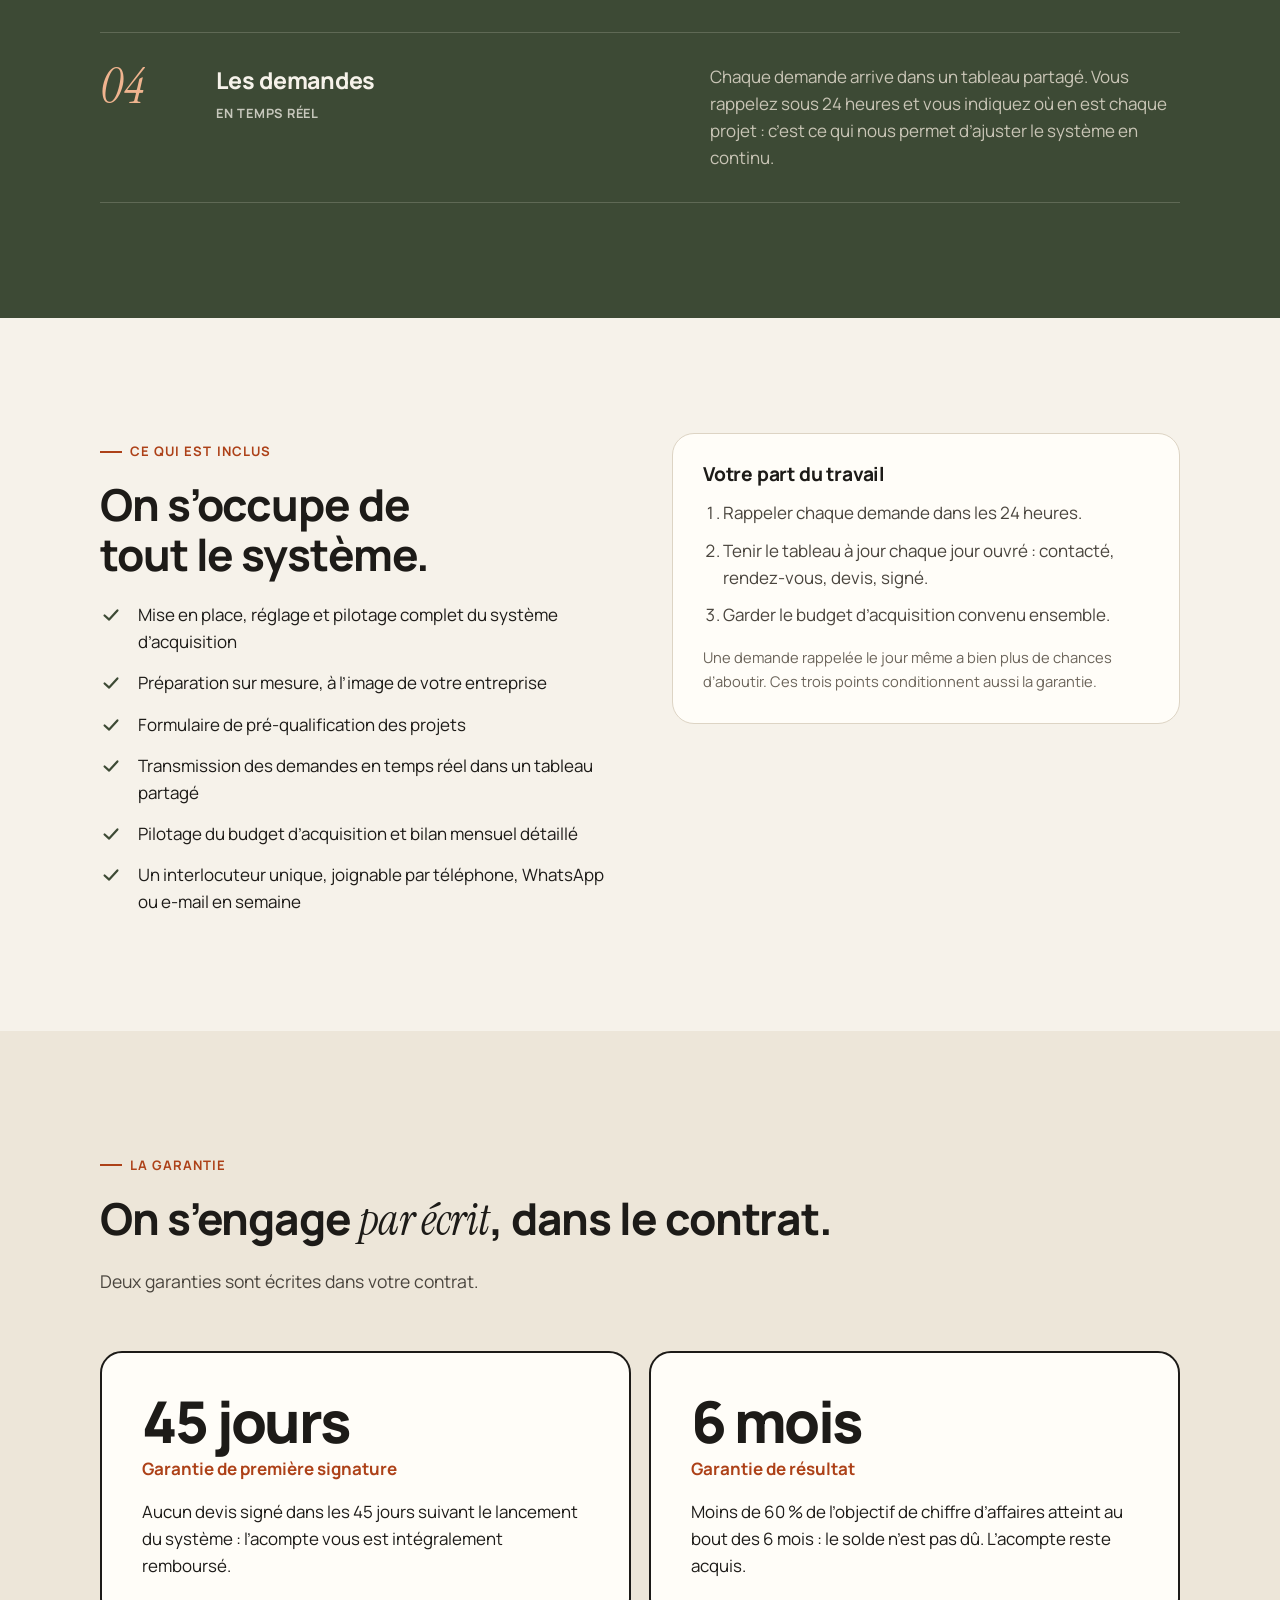
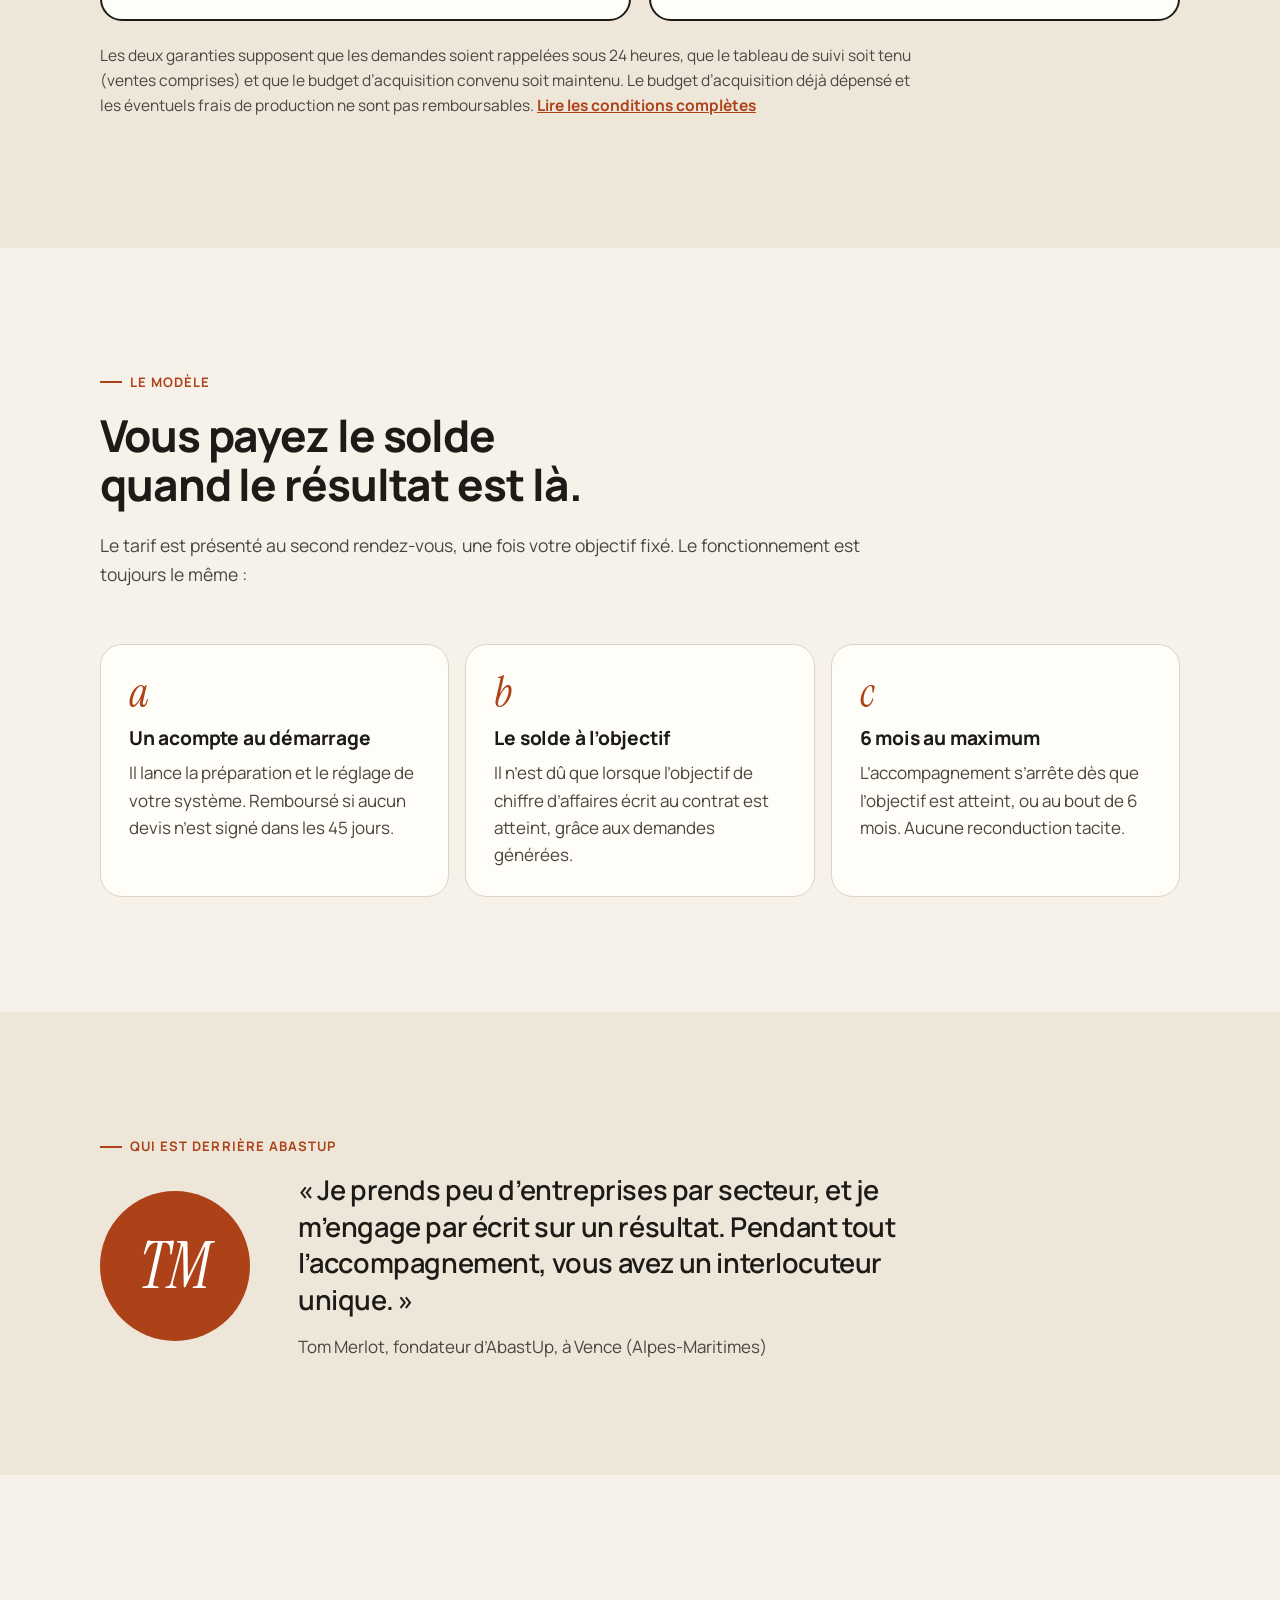
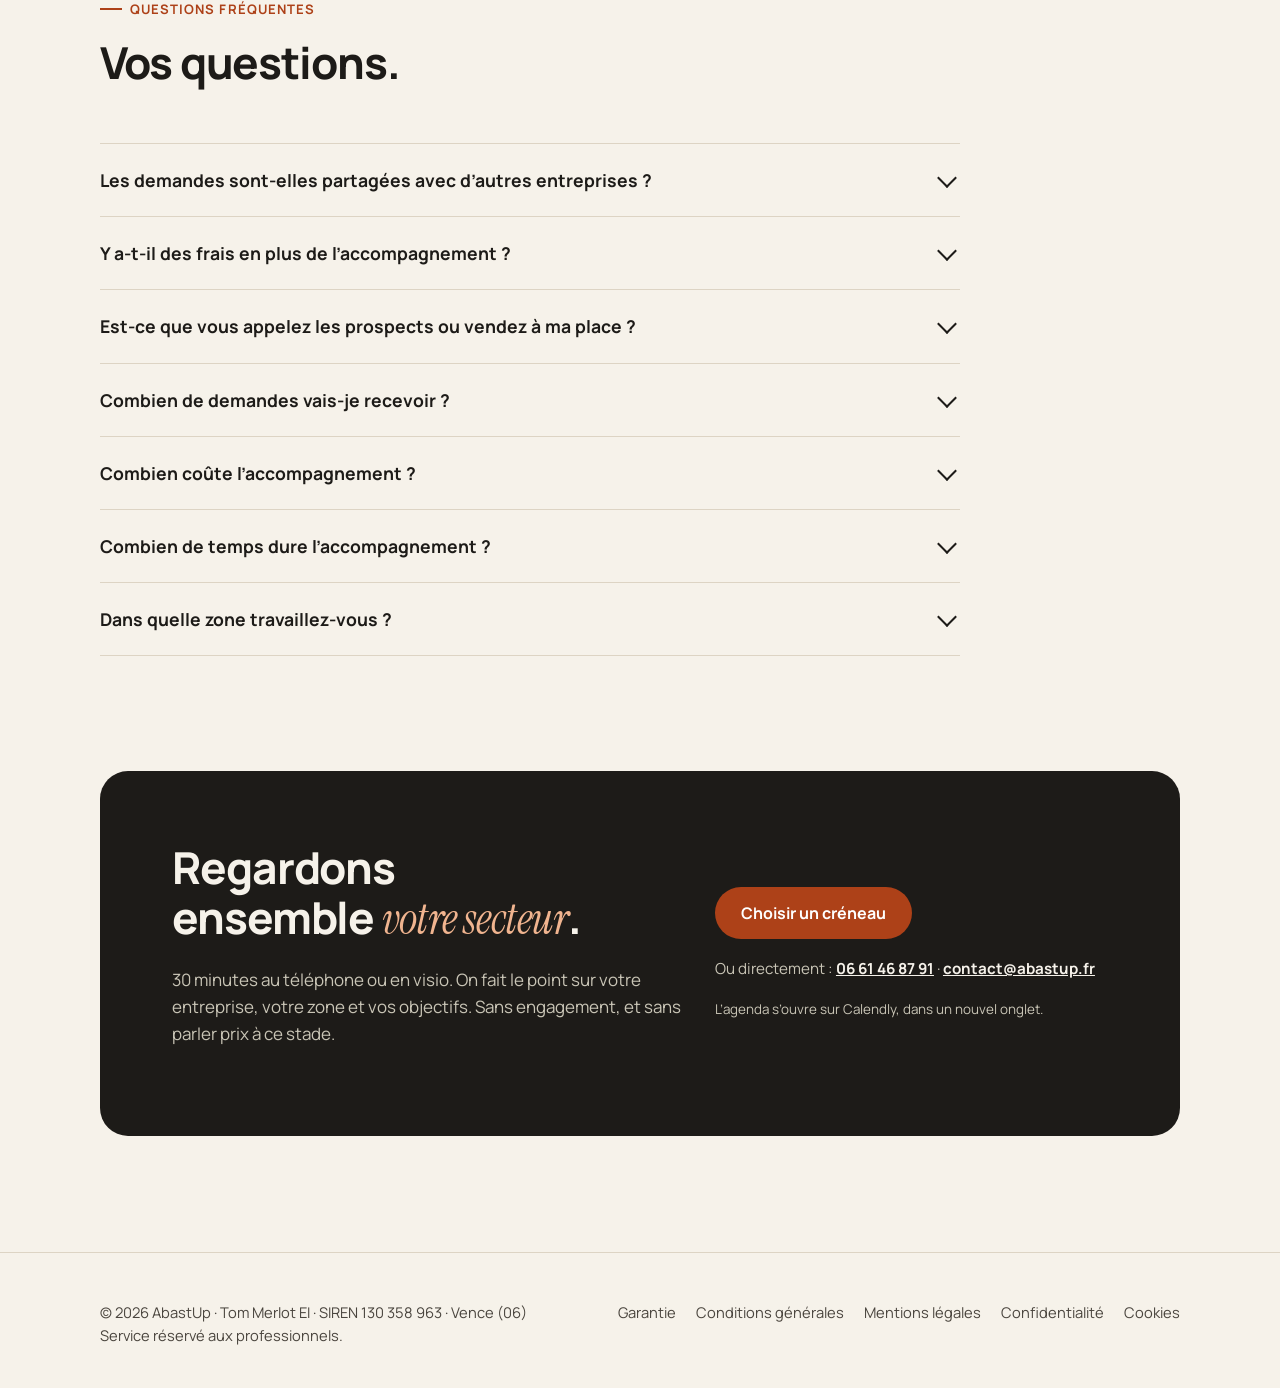
==== commit 4f5cbcad: "Nouveau site AbastUp" ====
--- a/index.html
+++ b/index.html
@@ -2,710 +2,366 @@
 <html lang="fr">
 <head>
   <meta charset="utf-8">
-  <meta name="viewport" content="width=device-width, initial-scale=1, viewport-fit=cover">
-  <title>ABAST UP — Génération de clients qualifiés pour piscinistes</title>
-  <meta name="description" content="ABAST UP génère des demandes qualifiées pour les entreprises de piscine grâce à des campagnes Meta Ads ciblées : vous choisissez votre zone, vos chantiers et vos clients. Partout en France.">
-  <meta name="theme-color" content="#0b1114">
+  <meta name="viewport" content="width=device-width, initial-scale=1">
+  <title>AbastUp | Des demandes de devis à votre nom pour les artisans</title>
+  <meta name="description" content="AbastUp met en place un système d’acquisition de clients pour les artisans de la piscine, de la pergola, du store et de la toiture. Les demandes arrivent à votre nom, pour vous seul, sans commission. Garantie écrite au contrat.">
   <link rel="canonical" href="https://abastup.fr/">
+  <meta name="theme-color" content="#f6f2ea">
   <link rel="icon" href="favicon.svg" type="image/svg+xml">
-  <link rel="apple-touch-icon" href="assets/img/apple-touch-icon.png">
   <link rel="manifest" href="site.webmanifest">
-
-  <!-- Open Graph / partage -->
+  <link rel="preload" href="assets/fonts/manrope-latin-wght-normal.woff2" as="font" type="font/woff2" crossorigin>
+  <link rel="stylesheet" href="assets/css/site.css">
+
   <meta property="og:type" content="website">
   <meta property="og:locale" content="fr_FR">
-  <meta property="og:site_name" content="ABAST UP">
-  <meta property="og:title" content="ABAST UP — Vous choisissez vos clients">
-  <meta property="og:description" content="Des demandes qualifiées pour les entreprises de piscine, selon votre zone, vos chantiers et la clientèle que vous voulez développer.">
+  <meta property="og:site_name" content="AbastUp">
+  <meta property="og:title" content="AbastUp | Des demandes de devis à votre nom">
+  <meta property="og:description" content="Un système d’acquisition de clients à votre nom pour les artisans. Les demandes arrivent chez vous, pour vous seul, sans commission.">
   <meta property="og:url" content="https://abastup.fr/">
-  <meta property="og:image" content="https://abastup.fr/assets/img/og-image.jpg">
-  <meta property="og:image:width" content="1200">
-  <meta property="og:image:height" content="630">
-  <meta property="og:image:alt" content="Villa contemporaine avec piscine et jardin méditerranéen — visuel 3D d’illustration ABAST UP">
-  <meta name="twitter:card" content="summary_large_image">
-  <meta name="twitter:image:alt" content="Villa contemporaine avec piscine et jardin méditerranéen — visuel 3D d’illustration ABAST UP">
-
-  <!-- Active les animations dès le premier affichage (évite le « contenu qui apparaît puis disparaît »
-       sur connexion lente) ; filet de sécurité : si le JavaScript n'est pas arrivé en 4 s, tout reste visible. -->
-  <script>
-    document.documentElement.classList.add('js');
-    setTimeout(function () { if (!window.__abastReady) document.documentElement.classList.add('js-late'); }, 4000);
-  </script>
-
-  <!-- Polices hébergées avec le site (aucune requête vers un service tiers) -->
-  <link rel="preload" as="font" type="font/woff2" href="assets/fonts/manrope-latin-wght-normal.woff2" crossorigin>
-  <link rel="preload" as="font" type="font/woff2" href="assets/fonts/instrument-serif-latin-400-italic.woff2" crossorigin>
-  <link rel="stylesheet" href="assets/css/main.css">
-
-  <!-- Scripts du site annoncés d'avance : téléchargés en parallèle plutôt qu'en cascade -->
-  <link rel="modulepreload" href="assets/js/main.js">
-  <link rel="modulepreload" href="assets/js/config.js">
-  <link rel="modulepreload" href="assets/js/components/header.js">
-  <link rel="modulepreload" href="assets/js/components/hero.js">
-  <link rel="modulepreload" href="assets/js/components/reveal.js">
-  <link rel="modulepreload" href="assets/js/components/customization.js">
-  <link rel="modulepreload" href="assets/js/components/method.js">
-  <link rel="modulepreload" href="assets/js/components/simulation.js">
-  <link rel="modulepreload" href="assets/js/components/booking.js">
-  <link rel="modulepreload" href="assets/js/components/faq.js">
-  <link rel="modulepreload" href="assets/js/components/footer.js">
-  <link rel="preload" as="image" href="assets/img/hero-poster.jpg" media="(min-width: 641px)" fetchpriority="high">
-  <link rel="preload" as="image" href="assets/img/hero-poster-mobile.jpg" media="(max-width: 640px)" fetchpriority="high">
-
-  <!-- Three.js r169, hébergé avec le site (chargé uniquement si la scène 3D est activée, via import dynamique) -->
-  <script type="importmap">
-  {
-    "imports": {
-      "three": "./assets/vendor/three/build/three.module.min.js",
-      "three/addons/": "./assets/vendor/three/examples/jsm/"
-    }
-  }
-  </script>
-
-  <!-- Données structurées -->
+
+  <script>document.documentElement.classList.add('js');</script>
+
   <script type="application/ld+json">
   {
     "@context": "https://schema.org",
     "@type": "ProfessionalService",
-    "name": "ABAST UP",
-    "slogan": "Ce n’est plus les clients qui vous choisissent, c’est vous qui choisissez vos clients.",
-    "description": "Génération de demandes qualifiées pour les entreprises de piscine (construction, rénovation, entretien) grâce à des campagnes Meta Ads ciblées.",
+    "name": "AbastUp",
+    "description": "Génération de demandes de devis pour les artisans (piscine, pergolas, stores, toiture) grâce à un système d’acquisition de clients, à leur nom et sans commission.",
     "url": "https://abastup.fr/",
+    "founder": { "@type": "Person", "name": "Tom Merlot" },
     "areaServed": { "@type": "Country", "name": "France" },
-    "serviceType": "Acquisition de clients pour piscinistes",
     "email": "contact@abastup.fr",
     "telephone": "+33 6 61 46 87 91",
-    "address": { "@type": "PostalAddress", "addressLocality": "Vence", "postalCode": "06140", "addressCountry": "FR" }
+    "address": { "@type": "PostalAddress", "streetAddress": "511 avenue Général Leclerc", "addressLocality": "Vence", "postalCode": "06140", "addressCountry": "FR" }
   }
   </script>
-
-  <!-- FAQ (données structurées, identiques aux questions affichées) -->
   <script type="application/ld+json">
-{
-    "@context":  "https://schema.org",
-    "@type":  "FAQPage",
-    "mainEntity":  [
-                       {
-                           "@type":  "Question",
-                           "name":  "Comment fonctionne ABAST UP ?",
-                           "acceptedAnswer":  {
-                                                  "@type":  "Answer",
-                                                  "text":  "Nous définissons avec vous les chantiers, la clientèle et la zone que vous visez. Nous concevons et pilotons ensuite des campagnes Meta Ads (Facebook et Instagram) destinées à générer des demandes correspondant à ces critères, puis nous vous les transmettons."
-                                              }
-                       },
-                       {
-                           "@type":  "Question",
-                           "name":  "Dans quelles régions travaillez-vous ?",
-                           "acceptedAnswer":  {
-                                                  "@type":  "Answer",
-                                                  "text":  "Partout en France. Chaque campagne est paramétrée sur la zone géographique propre à votre entreprise."
-                                              }
-                       },
-                       {
-                           "@type":  "Question",
-                           "name":  "Puis-je choisir mon rayon géographique ?",
-                           "acceptedAnswer":  {
-                                                  "@type":  "Answer",
-                                                  "text":  "Oui. Vous définissez la zone et le rayon autour de votre entreprise ; ils peuvent être ajustés au fil de la collaboration."
-                                              }
-                       },
-                       {
-                           "@type":  "Question",
-                           "name":  "Puis-je choisir le type de chantier ?",
-                           "acceptedAnswer":  {
-                                                  "@type":  "Answer",
-                                                  "text":  "Oui : construction, rénovation, entretien, liner, plages et terrasses… Le ciblage et les messages publicitaires sont construits autour des chantiers que vous souhaitez développer."
-                                              }
-                       },
-                       {
-                           "@type":  "Question",
-                           "name":  "Qui paie la publicité ?",
-                           "acceptedAnswer":  {
-                                                  "@type":  "Answer",
-                                                  "text":  "Le budget publicitaire Meta est payé directement par votre entreprise à Meta. Il est distinct de notre rémunération."
-                                              }
-                       },
-                       {
-                           "@type":  "Question",
-                           "name":  "Comment fonctionne votre rémunération ?",
-                           "acceptedAnswer":  {
-                                                  "@type":  "Answer",
-                                                  "text":  "50 % sont réglés à la signature du contrat et 50 % lorsque le résultat défini ensemble est atteint. Les modalités exactes figurent dans le contrat."
-                                              }
-                       },
-                       {
-                           "@type":  "Question",
-                           "name":  "Que se passe-t-il si je n’obtiens aucune signature ?",
-                           "acceptedAnswer":  {
-                                                  "@type":  "Answer",
-                                                  "text":  "Si aucune signature n’est obtenue grâce à nos campagnes dans les 30 premiers jours suivant leur lancement, nous vous remboursons l’intégralité de notre rémunération versée. Le budget publicitaire payé à Meta n’est pas concerné, et la garantie suppose notamment que chaque demande soit recontactée sous 48 heures ouvrées. Voir les conditions de la garantie."
-                                              }
-                       },
-                       {
-                           "@type":  "Question",
-                           "name":  "Travaillez-vous avec les petites entreprises ?",
-                           "acceptedAnswer":  {
-                                                  "@type":  "Answer",
-                                                  "text":  "Oui. Nous travaillons avec les indépendants comme avec les PME et les entreprises multi-sites ; la stratégie est dimensionnée selon vos capacités et vos objectifs."
-                                              }
-                       },
-                       {
-                           "@type":  "Question",
-                           "name":  "Est-ce que vous garantissez un nombre de prospects ?",
-                           "acceptedAnswer":  {
-                                                  "@type":  "Answer",
-                                                  "text":  "Non. Le volume de demandes dépend de nombreux facteurs (zone, saison, budget, concurrence, offre). Nous nous engageons sur une méthode et un pilotage rigoureux, et sur le cadre défini au contrat, pas sur un nombre de prospects."
-                                              }
-                       },
-                       {
-                           "@type":  "Question",
-                           "name":  "Combien de temps faut-il pour lancer une campagne ?",
-                           "acceptedAnswer":  {
-                                                  "@type":  "Answer",
-                                                  "text":  "Le délai dépend de la préparation des éléments (ciblage, messages, visuels, validation des accès publicitaires). Il est précisé lors du premier rendez-vous."
-                                              }
-                       },
-                       {
-                           "@type":  "Question",
-                           "name":  "Puis-je arrêter la collaboration ?",
-                           "acceptedAnswer":  {
-                                                  "@type":  "Answer",
-                                                  "text":  "Les conditions de durée et de résiliation sont définies dans le contrat et vous sont présentées avant toute signature."
-                                              }
-                       },
-                       {
-                           "@type":  "Question",
-                           "name":  "Comment les prospects sont-ils transmis ?",
-                           "acceptedAnswer":  {
-                                                  "@type":  "Answer",
-                                                  "text":  "Les modalités de transmission des demandes (fréquence, canal, informations collectées) sont définies avec vous au démarrage, afin de s’intégrer à votre organisation commerciale."
-                                              }
-                       }
-                   ]
-}
+  {
+    "@context": "https://schema.org",
+    "@type": "FAQPage",
+    "mainEntity": [
+      { "@type": "Question", "name": "Les demandes sont-elles partagées avec d’autres entreprises ?",
+        "acceptedAnswer": { "@type": "Answer", "text": "Non. Le système fonctionne au nom de votre entreprise, depuis votre propre compte, et chaque demande n’est transmise qu’à vous. Il n’y a aucune commission sur vos chantiers." } },
+      { "@type": "Question", "name": "Y a-t-il des frais en plus de l’accompagnement ?",
+        "acceptedAnswer": { "@type": "Answer", "text": "Oui, un budget d’acquisition mensuel, que vous payez directement depuis votre propre compte : l’argent ne passe pas par nous. Le montant mensuel est fixé ensemble au contrat et ne change qu’avec votre accord écrit. Il est distinct de notre rémunération." } },
+      { "@type": "Question", "name": "Est-ce que vous appelez les prospects ou vendez à ma place ?",
+        "acceptedAnswer": { "@type": "Answer", "text": "Non. Nous générons les demandes et vous les transmettons en temps réel. Vous rappelez chaque demande sous 24 heures, vous fixez le rendez-vous et vous signez : c’est vous que le client veut rencontrer." } },
+      { "@type": "Question", "name": "Combien de demandes vais-je recevoir ?",
+        "acceptedAnswer": { "@type": "Answer", "text": "Nous ne promettons pas un nombre de demandes : il dépend de votre zone, de la saison et du budget d’acquisition. Notre engagement porte sur un objectif de chiffre d’affaires, fixé avec vous et écrit dans le contrat." } },
+      { "@type": "Question", "name": "Combien coûte l’accompagnement ?",
+        "acceptedAnswer": { "@type": "Answer", "text": "Le tarif est présenté au second rendez-vous, une fois votre objectif fixé ensemble. Le principe est toujours le même : une partie au démarrage, le solde uniquement quand l’objectif de chiffre d’affaires est atteint." } },
+      { "@type": "Question", "name": "Combien de temps dure l’accompagnement ?",
+        "acceptedAnswer": { "@type": "Answer", "text": "Six mois au maximum à partir du lancement du système. Il s’arrête dès que l’objectif est atteint, et il n’y a aucune reconduction tacite." } },
+      { "@type": "Question", "name": "Dans quelle zone travaillez-vous ?",
+        "acceptedAnswer": { "@type": "Answer", "text": "Partout en France. Le système est réglé sur votre propre zone d’intervention, celle où vous voulez vraiment travailler." } }
+    ]
+  }
   </script>
 </head>
-
 <body>
-  <a class="skip-link" href="#contenu">Aller au contenu</a>
-
-  <!-- ============================ HEADER ============================ -->
-  <header class="site-header" data-component="header">
-    <div class="site-header__inner">
-      <a class="brand" href="#top" aria-label="ABAST UP — accueil">
-        <svg class="brand__mark" viewBox="0 0 32 32" aria-hidden="true"><path d="M4 20c3 0 3-2 6-2s3 2 6 2 3-2 6-2 3 2 6 2" fill="none" stroke="currentColor" stroke-width="2" stroke-linecap="round"/><path d="M9 14 16 6l7 8" fill="none" stroke="currentColor" stroke-width="2" stroke-linecap="round" stroke-linejoin="round"/><path d="M4 26c3 0 3-2 6-2s3 2 6 2 3-2 6-2 3 2 6 2" fill="none" stroke="currentColor" stroke-width="2" stroke-linecap="round" opacity=".45"/></svg>
-        <span class="brand__name" data-bind="name">ABAST UP</span>
+  <a class="skip" href="#contenu">Aller au contenu</a>
+
+  <header class="site-header" id="top">
+    <div class="wrap">
+      <a class="logo" href="#top" aria-label="AbastUp, retour en haut">
+        <svg viewBox="0 0 32 32" aria-hidden="true"><rect width="32" height="32" rx="9" fill="#1d1b18"/><path d="M8 19.5 16 11l8 8.5" fill="none" stroke="#f0b48f" stroke-width="3" stroke-linecap="round" stroke-linejoin="round"/><path d="M8 24h16" stroke="#f6f2ea" stroke-width="3" stroke-linecap="round"/></svg>
+        AbastUp
       </a>
       <nav class="nav" aria-label="Navigation principale">
-        <ul class="nav__list" id="nav-list">
-          <li><a href="#choisir">Vous choisissez</a></li>
-          <li><a href="#methode">Méthode</a></li>
-          <li><a href="#modele">Modèle</a></li>
-          <li><a href="#simulation">Simulation</a></li>
-          <li><a href="#faq">FAQ</a></li>
-        </ul>
+        <a href="#metiers">Métiers</a>
+        <a href="#methode">Méthode</a>
+        <a href="#garantie">Garantie</a>
+        <a href="#faq">Questions</a>
+        <a class="btn btn-primary btn-sm" href="#rdv">Réserver un appel</a>
       </nav>
-      <a class="btn btn--primary btn--sm header-cta" href="#rdv" data-book>Réserver un rendez-vous</a>
-      <button class="nav-toggle" aria-expanded="false" aria-controls="nav-list" aria-label="Ouvrir le menu"><span></span><span></span></button>
     </div>
   </header>
 
   <main id="contenu">
-
-    <!-- ============================ HERO + SCÈNE 3D ============================ -->
-    <section class="hero" id="top" data-component="hero" aria-label="Présentation">
-      <div class="hero__track">
-        <div class="hero__stage">
-          <!-- Scène 3D (canvas injecté par scene.js) / séquence d'images / poster -->
-          <div class="hero__media" id="hero-media" role="img" aria-label="Visuel 3D d’illustration : villa contemporaine à toit plat avec grande baie vitrée, piscine turquoise bordée de margelles en pierre, terrasse en dalles claires avec bains de soleil, pergola et jardin méditerranéen (oliviers, cyprès, lavandes). La caméra tourne autour de la propriété au fil du défilement.">
-            <div class="hero__poster"></div>
-          </div>
-          <div class="hero__scrim" aria-hidden="true"></div>
-
-          <!-- Chapitres synchronisés avec la rotation de la caméra -->
-          <div class="hero__chapters">
-            <div class="chapter chapter--intro is-active" data-from="0" data-to="0.16">
-              <p class="eyebrow eyebrow--light"><span class="dot"></span> Acquisition de clients pour piscinistes · France entière</p>
-              <h1 class="hero__title">Ce n’est plus les clients qui vous choisissent, <em>c’est vous qui choisissez vos clients.</em></h1>
-              <p class="hero__lead">ABAST UP génère des demandes qualifiées pour les entreprises de piscine, selon votre zone, vos chantiers et le type de clients que vous souhaitez réellement développer.</p>
-              <div class="hero__actions">
-                <a class="btn btn--primary" href="#rdv" data-book>Réserver un rendez-vous <span class="btn__arrow" aria-hidden="true">→</span></a>
-                <a class="btn btn--ghost" href="#methode">Découvrir notre méthode</a>
-              </div>
-              <p class="hero__tags" aria-label="Activités couvertes">Construction <i>•</i> Rénovation <i>•</i> Entretien</p>
-            </div>
-
-            <div class="chapter chapter--caption" data-from="0.2" data-to="0.34">
-              <p class="chapter__kicker">01 — Le constat</p>
-              <p class="chapter__statement">Plus de prospects ne signifie pas forcément <em>plus de clients.</em></p>
-            </div>
-
-            <div class="chapter chapter--caption chapter--right" data-from="0.44" data-to="0.6">
-              <p class="chapter__kicker">02 — Notre conviction</p>
-              <p class="chapter__statement">Le bon prospect, au bon endroit, <em>pour le bon chantier.</em></p>
-            </div>
-
-            <div class="chapter chapter--caption" data-from="0.7" data-to="0.84">
-              <p class="chapter__kicker">03 — Votre contrôle</p>
-              <p class="chapter__statement">Votre zone. Vos chantiers. <em>Votre clientèle.</em></p>
-            </div>
-
-            <div class="chapter chapter--outro" data-from="0.9" data-to="1.01">
-              <p class="chapter__kicker">La méthode ABAST UP</p>
-              <p class="chapter__statement chapter__statement--sm">Une acquisition ciblée et personnalisée, pensée pour les entreprises de piscine.</p>
-              <a class="btn btn--light" href="#probleme">Voir comment ça fonctionne <span class="btn__arrow" aria-hidden="true">↓</span></a>
-            </div>
-          </div>
-
-          <!-- Indicateur de rotation -->
-          <div class="hero__dial" aria-hidden="true">
-            <svg viewBox="0 0 44 44"><circle cx="22" cy="22" r="19" class="dial__track"/><circle cx="22" cy="22" r="19" class="dial__progress" pathLength="100"/></svg>
-            <span class="dial__deg">0°</span>
-          </div>
-          <div class="hero__scrollhint" aria-hidden="true"><span></span>Faites défiler</div>
-          <p class="hero__disclaimer">Visuel 3D d’illustration</p>
-        </div>
-      </div>
-    </section>
-
-    <!-- ============================ PROBLÈME ============================ -->
-    <section class="section section--paper problem" id="probleme" data-component="problem">
-      <div class="container">
-        <header class="section-head reveal">
-          <p class="eyebrow">Le vrai sujet</p>
-          <h2 class="display">Le problème n’est pas de trouver plus de prospects.<br><span class="display__accent">C’est de trouver les bons.</span></h2>
-        </header>
-
-        <div class="problem__grid">
-          <p class="problem__intro reveal">Beaucoup de campagnes publicitaires génèrent des demandes. Trop souvent, elles ne correspondent pas à ce que l’entreprise sait faire, ni à ce qu’elle veut faire. Résultat : du temps passé à rappeler, qualifier et refuser.</p>
-
-          <ul class="mismatch reveal-stagger" aria-label="Ce qui ne correspond pas">
-            <li class="mismatch__item"><span class="mismatch__label">Budget</span><span class="mismatch__note">Projet hors de votre gamme de prix</span></li>
-            <li class="mismatch__item"><span class="mismatch__label">Zone</span><span class="mismatch__note">Chantier trop loin de votre entreprise</span></li>
-            <li class="mismatch__item"><span class="mismatch__label">Type de chantier</span><span class="mismatch__note">Une demande d’entretien quand vous visez le neuf</span></li>
-            <li class="mismatch__item"><span class="mismatch__label">Disponibilités</span><span class="mismatch__note">Un délai que votre planning ne permet pas</span></li>
-            <li class="mismatch__item"><span class="mismatch__label">Prestations</span><span class="mismatch__note">Un besoin que vous ne proposez pas</span></li>
+    <section class="hero" aria-labelledby="titre">
+      <div class="wrap">
+        <div>
+          <p class="eyebrow">Artisans de la maison et de l’extérieur</p>
+          <h1 id="titre">Des demandes de devis <em class="s">à votre nom</em>, dans votre secteur.</h1>
+          <p class="lead">AbastUp met en place pour votre entreprise un système d’acquisition de clients auprès des propriétaires de votre zone. Ils vous écrivent directement&nbsp;: la demande est pour vous seul, en exclusivité et sans commission sur vos chantiers.</p>
+          <div class="hero-actions">
+            <a class="btn btn-primary" href="#rdv">Réserver un appel de 30 min</a>
+            <a class="btn btn-ghost" href="#methode">Voir comment ça marche</a>
+          </div>
+          <ul class="hero-proof">
+            <li><svg viewBox="0 0 24 24" fill="none" stroke="currentColor" stroke-width="2.4" stroke-linecap="round" stroke-linejoin="round" aria-hidden="true"><path d="M5 12.5 10 17l9-10"/></svg>Garantie écrite au contrat</li>
+            <li><svg viewBox="0 0 24 24" fill="none" stroke="currentColor" stroke-width="2.4" stroke-linecap="round" stroke-linejoin="round" aria-hidden="true"><path d="M5 12.5 10 17l9-10"/></svg>Aucune commission</li>
+            <li><svg viewBox="0 0 24 24" fill="none" stroke="currentColor" stroke-width="2.4" stroke-linecap="round" stroke-linejoin="round" aria-hidden="true"><path d="M5 12.5 10 17l9-10"/></svg>Sans engagement au-delà de 6 mois</li>
           </ul>
         </div>
 
-        <p class="problem__answer reveal">ABAST UP part de l’inverse : <strong>vos critères d’abord</strong>, la publicité ensuite.</p>
-      </div>
-    </section>
-
-    <!-- ============================ VOUS CHOISISSEZ ============================ -->
-    <section class="section section--ink choose" id="choisir" data-component="customization">
-      <div class="container">
-        <header class="section-head section-head--split reveal">
-          <div>
-            <p class="eyebrow eyebrow--light">Vous choisissez</p>
-            <h2 class="display display--light">Vous définissez vos critères.<br><span class="display__accent">Nous cherchons les demandes qui y correspondent.</span></h2>
-          </div>
-          <p class="section-head__aside">Composez votre ciblage ci-dessous : c’est exactement le point de départ de notre premier rendez-vous.</p>
-        </header>
-
-        <div class="criteria">
-          <!-- Zone -->
-          <article class="crit crit--zone reveal">
-            <header class="crit__head"><span class="crit__num">A</span><h3>Zone</h3></header>
-            <div class="radar" aria-hidden="true">
-              <svg viewBox="0 0 200 200">
-                <defs>
-                  <radialGradient id="radarFill" cx="50%" cy="50%" r="50%"><stop offset="0%" stop-color="currentColor" stop-opacity=".28"/><stop offset="100%" stop-color="currentColor" stop-opacity=".04"/></radialGradient>
-                </defs>
-                <g class="radar__grid"><circle cx="100" cy="100" r="30"/><circle cx="100" cy="100" r="60"/><circle cx="100" cy="100" r="90"/><line x1="100" y1="6" x2="100" y2="194"/><line x1="6" y1="100" x2="194" y2="100"/></g>
-                <circle class="radar__area" cx="100" cy="100" r="42" fill="url(#radarFill)"/>
-                <circle class="radar__ring" cx="100" cy="100" r="42"/>
-                <circle class="radar__home" cx="100" cy="100" r="4"/>
-              </svg>
-            </div>
-            <label class="range">
-              <span class="range__label">Rayon autour de votre entreprise</span>
-              <output class="range__value" id="radius-out">35 km</output>
-              <input type="range" id="radius" min="10" max="120" step="5" value="35" aria-describedby="radius-out">
-            </label>
+        <figure class="phone" aria-label="Illustration : exemples de demandes reçues sur un téléphone">
+          <div class="phone-screen">
+            <div class="phone-top"><b>Vos demandes</b><span>Tableau partagé · mis à jour en temps réel</span></div>
+            <ul class="leads">
+              <li class="lead-card new"><div class="row"><b>Pergola bioclimatique</b><time>il y a 4 min</time></div>Aix-en-Provence (13) · terrasse de 20 m²<br><span class="tag">À rappeler</span></li>
+              <li class="lead-card"><div class="row"><b>Rénovation de toiture</b><time>9 h 12</time></div>Nantes (44) · maison de plain-pied<br><span class="tag">RDV fixé</span></li>
+              <li class="lead-card"><div class="row"><b>Piscine 8 × 4</b><time>hier</time></div>Bordeaux (33) · projet pour le printemps<br><span class="tag">Devis envoyé</span></li>
+              <li class="lead-card"><div class="row"><b>Store banne motorisé</b><time>hier</time></div>Annecy (74) · balcon 5 m<br><span class="tag">Devis envoyé</span></li>
+            </ul>
+          </div>
+          <figcaption class="phone-note">Illustration, exemples fictifs</figcaption>
+        </figure>
+      </div>
+    </section>
+
+    <section class="alt" id="metiers" aria-labelledby="t-metiers">
+      <div class="wrap">
+        <div class="section-head reveal">
+          <p class="eyebrow">Les métiers</p>
+          <h2 id="t-metiers">Des projets que les particuliers mûrissent avant de vous appeler.</h2>
+          <p>Une piscine, une pergola ou une toiture, ça ne s’achète pas sur un coup de tête. Notre système d’acquisition touche ces propriétaires au bon moment, dans votre zone, avant qu’ils ne demandent trois devis ailleurs.</p>
+        </div>
+        <div class="trades">
+          <article class="trade reveal">
+            <svg viewBox="0 0 48 48" fill="none" stroke="currentColor" stroke-width="2.4" stroke-linecap="round" stroke-linejoin="round" aria-hidden="true"><path d="M6 30c3 0 3-2.5 6-2.5s3 2.5 6 2.5 3-2.5 6-2.5 3 2.5 6 2.5 3-2.5 6-2.5 3 2.5 6 2.5"/><path d="M6 38c3 0 3-2.5 6-2.5s3 2.5 6 2.5 3-2.5 6-2.5 3 2.5 6 2.5 3-2.5 6-2.5 3 2.5 6 2.5"/><path d="M30 24V10a4 4 0 0 1 8 0M30 16h8"/></svg>
+            <h3>Piscine</h3>
+            <p>Construction, rénovation, liner, plages et terrasses.</p>
           </article>
-
-          <!-- Type de chantier -->
-          <article class="crit reveal">
-            <header class="crit__head"><span class="crit__num">B</span><h3>Type de chantier</h3></header>
-            <div class="chips" role="group" aria-label="Type de chantier" data-group="chantier">
-              <button class="chip is-on" aria-pressed="true">Construction</button>
-              <button class="chip" aria-pressed="false">Rénovation</button>
-              <button class="chip" aria-pressed="false">Entretien</button>
-            </div>
+          <article class="trade reveal">
+            <svg viewBox="0 0 48 48" fill="none" stroke="currentColor" stroke-width="2.4" stroke-linecap="round" stroke-linejoin="round" aria-hidden="true"><path d="M6 12h36M10 12v28M38 12v28"/><path d="M14 12v6M20 12v6M26 12v6M32 12v6"/><path d="M4 40h40"/></svg>
+            <h3>Pergolas</h3>
+            <p>Bioclimatiques, adossées, autoportées, carports.</p>
           </article>
-
-          <!-- Type de clientèle -->
-          <article class="crit reveal">
-            <header class="crit__head"><span class="crit__num">C</span><h3>Type de clientèle</h3></header>
-            <div class="chips" role="group" aria-label="Type de clientèle" data-group="clientele">
-              <button class="chip is-on" aria-pressed="true">Particulier</button>
-              <button class="chip" aria-pressed="false">Haut de gamme</button>
-              <button class="chip" aria-pressed="false">Propriétaire</button>
-              <button class="chip" aria-pressed="false">Résidence secondaire</button>
-            </div>
+          <article class="trade reveal">
+            <svg viewBox="0 0 48 48" fill="none" stroke="currentColor" stroke-width="2.4" stroke-linecap="round" stroke-linejoin="round" aria-hidden="true"><path d="M8 10h32v4H8z"/><path d="M10 14 6 30h36l-4-16"/><path d="M6 30c0 2 2 3 4.5 3S15 32 15 30c0 2 2 3 4.5 3S24 32 24 30c0 2 2 3 4.5 3S33 32 33 30c0 2 2 3 4.5 3S42 32 42 30"/></svg>
+            <h3>Stores</h3>
+            <p>Stores bannes, screens, brise-soleil, fermetures.</p>
           </article>
-
-          <!-- Type de projet -->
-          <article class="crit crit--wide reveal">
-            <header class="crit__head"><span class="crit__num">D</span><h3>Type de projet</h3></header>
-            <div class="chips" role="group" aria-label="Type de projet" data-group="projet">
-              <button class="chip is-on" aria-pressed="true">Piscine neuve</button>
-              <button class="chip" aria-pressed="false">Rénovation complète</button>
-              <button class="chip" aria-pressed="false">Liner</button>
-              <button class="chip" aria-pressed="false">Terrasse</button>
-              <button class="chip" aria-pressed="false">Plage piscine</button>
-            </div>
+          <article class="trade reveal">
+            <svg viewBox="0 0 48 48" fill="none" stroke="currentColor" stroke-width="2.4" stroke-linecap="round" stroke-linejoin="round" aria-hidden="true"><path d="M4 24 24 8l20 16"/><path d="M10 19v21h28V19"/><path d="M14 26h20M14 32h20"/><path d="M32 8v6"/></svg>
+            <h3>Toiture</h3>
+            <p>Rénovation, réfection, isolation, zinguerie.</p>
           </article>
-
-          <!-- Synthèse live -->
-          <aside class="brief reveal" aria-live="polite">
-            <p class="brief__label">Votre ciblage</p>
-            <p class="brief__text" id="brief-text">Construction · Piscine neuve · Particulier · 35 km autour de votre entreprise</p>
-            <p class="brief__saved" id="brief-saved" hidden>✓ Critères enregistrés : ils seront joints à votre demande de rendez-vous.</p>
-            <a class="btn btn--primary btn--block" href="#rdv" data-book>Réserver un rendez-vous avec ce ciblage</a>
-          </aside>
-        </div>
-
-        <p class="choose__statement reveal">Vous ne vous adaptez pas aux demandes que vous recevez.<br><em>Nous cherchons les demandes qui correspondent à votre activité.</em></p>
-      </div>
-    </section>
-
-    <!-- ============================ MÉTHODE ============================ -->
-    <section class="section section--paper method" id="methode" data-component="method">
-      <div class="container">
-        <header class="section-head reveal">
-          <p class="eyebrow">Comment ça marche</p>
-          <h2 class="display">Quatre étapes.<br><span class="display__accent">Un seul objectif : vos chantiers.</span></h2>
-        </header>
-
-        <ol class="steps" style="--progress:0">
+        </div>
+        <p class="reveal" style="margin-top:22px;color:var(--ink-2)">Un autre métier de la maison (spas, saunas, portails…)&nbsp;? <a href="#rdv" style="font-weight:700;color:var(--accent)">Parlons-en</a>.</p>
+      </div>
+    </section>
+
+    <section aria-labelledby="t-diff">
+      <div class="wrap">
+        <div class="section-head reveal">
+          <p class="eyebrow">Ce qui change pour vous</p>
+          <h2 id="t-diff">Le client sait qui vous êtes avant même de vous appeler.</h2>
+        </div>
+        <div class="compare">
+          <div class="point reveal">
+            <span class="num">1</span>
+            <h3>À votre nom</h3>
+            <p>Tout est présenté au nom de votre entreprise, depuis votre propre compte. Le particulier sait à qui il écrit.</p>
+          </div>
+          <div class="point reveal">
+            <span class="num">2</span>
+            <h3>Pour vous seul</h3>
+            <p>Chaque demande vous est transmise, à vous et à personne d’autre. Aucune commission sur les chantiers que vous signez.</p>
+          </div>
+          <div class="point reveal">
+            <span class="num">3</span>
+            <h3>Dans votre zone</h3>
+            <p>Le système est réglé sur le secteur où vous voulez vraiment travailler, pour les chantiers que vous voulez développer.</p>
+          </div>
+        </div>
+      </div>
+    </section>
+
+    <section class="dark" id="methode" aria-labelledby="t-methode">
+      <div class="wrap">
+        <div class="section-head reveal">
+          <p class="eyebrow">La méthode</p>
+          <h2 id="t-methode">Comment ça se passe.</h2>
+          <p>Vous n’avez rien à configurer. Votre travail à vous&nbsp;: rappeler, chiffrer, signer et réaliser.</p>
+        </div>
+        <ol class="steps">
           <li class="step reveal">
-            <span class="step__num">01</span>
-            <div class="step__body">
-              <h3>Définition</h3>
-              <p>Nous définissons ensemble les clients et les chantiers que vous recherchez.</p>
-            </div>
-            <div class="step__visual" aria-hidden="true"><span class="tag">Rénovation</span><span class="tag tag--on">Haut de gamme</span><span class="tag">Liner</span></div>
+            <span class="n">01</span>
+            <div><h3>Le diagnostic</h3><span class="who">Un appel ensemble</span></div>
+            <p>On regarde votre entreprise, votre zone, vos chantiers les plus rentables et votre capacité à en prendre plus. On fixe ensemble un objectif de chiffre d’affaires, écrit dans le contrat.</p>
           </li>
           <li class="step reveal">
-            <span class="step__num">02</span>
-            <div class="step__body">
-              <h3>Ciblage</h3>
-              <p>Nous délimitons votre zone géographique et vos critères de qualification.</p>
-            </div>
-            <div class="step__visual step__visual--map" aria-hidden="true"><span class="pin"></span><span class="ring"></span><span class="ring ring--2"></span></div>
+            <span class="n">02</span>
+            <div><h3>La préparation</h3><span class="who">On s’en occupe</span></div>
+            <p>On construit votre système sur mesure, autour de votre entreprise, de vos chantiers et de vos meilleurs clients. Vous validez, on s’occupe de tout le reste.</p>
           </li>
           <li class="step reveal">
-            <span class="step__num">03</span>
-            <div class="step__body">
-              <h3>Acquisition</h3>
-              <p>Nos campagnes Meta Ads vont chercher les personnes qui correspondent à ces critères.</p>
-            </div>
-            <div class="step__visual step__visual--ads" aria-hidden="true"><span class="ad"></span><span class="ad ad--2"></span><span class="ad ad--3"></span></div>
+            <span class="n">03</span>
+            <div><h3>Le lancement</h3><span class="who">Sur votre propre compte</span></div>
+            <p>Le système est mis en route auprès des propriétaires de votre zone, avec un formulaire qui filtre les projets avant qu’ils n’arrivent chez vous. Le budget d’acquisition est payé par vous, directement depuis votre propre compte.</p>
           </li>
           <li class="step reveal">
-            <span class="step__num">04</span>
-            <div class="step__body">
-              <h3>Opportunités</h3>
-              <p>Vous recevez des demandes alignées sur votre activité et vous vous concentrez sur celles qui vous intéressent.</p>
-            </div>
-            <div class="step__visual step__visual--inbox" aria-hidden="true"><span class="msg"></span><span class="msg msg--on"></span><span class="msg"></span></div>
+            <span class="n">04</span>
+            <div><h3>Les demandes</h3><span class="who">En temps réel</span></div>
+            <p>Chaque demande arrive dans un tableau partagé. Vous rappelez sous 24 heures et vous indiquez où en est chaque projet&nbsp;: c’est ce qui nous permet d’ajuster le système en continu.</p>
           </li>
         </ol>
-        <div class="section-cta reveal">
-          <a class="btn btn--primary" href="#rdv" data-book>Réserver un rendez-vous</a>
-        </div>
-      </div>
-    </section>
-
-    <!-- ============================ META ADS ============================ -->
-    <section class="section section--deep meta" id="meta" data-component="meta-ads">
-      <div class="container">
-        <header class="section-head section-head--split reveal">
+      </div>
+    </section>
+
+    <section aria-labelledby="t-inclus">
+      <div class="wrap included">
+        <div class="reveal">
+          <p class="eyebrow">Ce qui est inclus</p>
+          <h2 id="t-inclus">On s’occupe de tout le système.</h2>
+          <ul class="checks">
+            <li><svg viewBox="0 0 24 24" fill="none" stroke="currentColor" stroke-width="2.4" stroke-linecap="round" stroke-linejoin="round" aria-hidden="true"><path d="M5 12.5 10 17l9-10"/></svg><span>Mise en place, réglage et pilotage complet du système d’acquisition</span></li>
+            <li><svg viewBox="0 0 24 24" fill="none" stroke="currentColor" stroke-width="2.4" stroke-linecap="round" stroke-linejoin="round" aria-hidden="true"><path d="M5 12.5 10 17l9-10"/></svg><span>Préparation sur mesure, à l’image de votre entreprise</span></li>
+            <li><svg viewBox="0 0 24 24" fill="none" stroke="currentColor" stroke-width="2.4" stroke-linecap="round" stroke-linejoin="round" aria-hidden="true"><path d="M5 12.5 10 17l9-10"/></svg><span>Formulaire de pré-qualification des projets</span></li>
+            <li><svg viewBox="0 0 24 24" fill="none" stroke="currentColor" stroke-width="2.4" stroke-linecap="round" stroke-linejoin="round" aria-hidden="true"><path d="M5 12.5 10 17l9-10"/></svg><span>Transmission des demandes en temps réel dans un tableau partagé</span></li>
+            <li><svg viewBox="0 0 24 24" fill="none" stroke="currentColor" stroke-width="2.4" stroke-linecap="round" stroke-linejoin="round" aria-hidden="true"><path d="M5 12.5 10 17l9-10"/></svg><span>Pilotage du budget d’acquisition et bilan mensuel détaillé</span></li>
+            <li><svg viewBox="0 0 24 24" fill="none" stroke="currentColor" stroke-width="2.4" stroke-linecap="round" stroke-linejoin="round" aria-hidden="true"><path d="M5 12.5 10 17l9-10"/></svg><span>Un interlocuteur unique, joignable par téléphone, WhatsApp ou e-mail en semaine</span></li>
+          </ul>
+        </div>
+        <aside class="you-do reveal" aria-labelledby="t-vous">
+          <h3 id="t-vous">Votre part du travail</h3>
+          <ol>
+            <li>Rappeler chaque demande dans les 24 heures.</li>
+            <li>Tenir le tableau à jour chaque jour ouvré&nbsp;: contacté, rendez-vous, devis, signé.</li>
+            <li>Garder le budget d’acquisition convenu ensemble.</li>
+          </ol>
+          <p class="small">Une demande rappelée le jour même a bien plus de chances d’aboutir. Ces trois points conditionnent aussi la garantie.</p>
+        </aside>
+      </div>
+    </section>
+
+    <section class="alt" id="garantie" aria-labelledby="t-garantie">
+      <div class="wrap">
+        <div class="section-head reveal">
+          <p class="eyebrow">La garantie</p>
+          <h2 id="t-garantie">On s’engage <em class="s">par écrit</em>, dans le contrat.</h2>
+          <p>Deux garanties sont écrites dans votre contrat.</p>
+        </div>
+        <div class="guarantee">
+          <div class="g-card reveal">
+            <span class="big">45 jours</span>
+            <span class="unit">Garantie de première signature</span>
+            <p>Aucun devis signé dans les 45&nbsp;jours suivant le lancement du système&nbsp;: l’acompte vous est intégralement remboursé.</p>
+          </div>
+          <div class="g-card reveal">
+            <span class="big">6 mois</span>
+            <span class="unit">Garantie de résultat</span>
+            <p>Moins de 60&nbsp;% de l’objectif de chiffre d’affaires atteint au bout des 6&nbsp;mois&nbsp;: le solde n’est pas dû. L’acompte reste acquis.</p>
+          </div>
+        </div>
+        <p class="g-foot reveal">Les deux garanties supposent que les demandes soient rappelées sous 24 heures, que le tableau de suivi soit tenu (ventes comprises) et que le budget d’acquisition convenu soit maintenu. Le budget d’acquisition déjà dépensé et les éventuels frais de production ne sont pas remboursables. <a href="garantie.html">Lire les conditions complètes</a></p>
+      </div>
+    </section>
+
+    <section aria-labelledby="t-modele">
+      <div class="wrap">
+        <div class="section-head reveal">
+          <p class="eyebrow">Le modèle</p>
+          <h2 id="t-modele">Vous payez le solde quand le résultat est là.</h2>
+          <p>Le tarif est présenté au second rendez-vous, une fois votre objectif fixé. Le fonctionnement est toujours le même&nbsp;:</p>
+        </div>
+        <div class="model">
+          <div class="point reveal">
+            <span class="num">a</span>
+            <h3>Un acompte au démarrage</h3>
+            <p>Il lance la préparation et le réglage de votre système. Remboursé si aucun devis n’est signé dans les 45 jours.</p>
+          </div>
+          <div class="point reveal">
+            <span class="num">b</span>
+            <h3>Le solde à l’objectif</h3>
+            <p>Il n’est dû que lorsque l’objectif de chiffre d’affaires écrit au contrat est atteint, grâce aux demandes générées.</p>
+          </div>
+          <div class="point reveal">
+            <span class="num">c</span>
+            <h3>6 mois au maximum</h3>
+            <p>L’accompagnement s’arrête dès que l’objectif est atteint, ou au bout de 6 mois. Aucune reconduction tacite.</p>
+          </div>
+        </div>
+      </div>
+    </section>
+
+    <section class="alt" aria-labelledby="t-fondateur">
+      <div class="wrap">
+        <h2 id="t-fondateur" class="eyebrow" style="font-size:.82rem;letter-spacing:.08em">Qui est derrière AbastUp</h2>
+        <div class="founder reveal">
+          <div class="monogram" aria-hidden="true">TM</div>
           <div>
-            <p class="eyebrow eyebrow--light">Meta Ads · Facebook & Instagram</p>
-            <h2 class="display display--light">Votre clientèle est déjà <span class="display__accent">sur les réseaux sociaux.</span></h2>
-          </div>
-          <p class="section-head__aside">Les campagnes sont construites pour toucher les personnes qui correspondent aux critères que vous avez définis : zone, projet, profil. Meta est le canal de diffusion ; la stratégie, le ciblage et la qualification font la différence.</p>
-        </header>
-
-        <ol class="flow reveal-stagger" aria-label="Du clic au chantier">
-          <li class="flow__node"><span class="flow__icon" aria-hidden="true"><svg viewBox="0 0 24 24"><rect x="3" y="4" width="18" height="16" rx="3"/><path d="M7 15h6M7 11h10"/></svg></span><span>Publicité</span></li>
-          <li class="flow__node"><span class="flow__icon" aria-hidden="true"><svg viewBox="0 0 24 24"><circle cx="12" cy="8" r="4"/><path d="M4 20c1.5-4 4.5-6 8-6s6.5 2 8 6"/></svg></span><span>Prospect</span></li>
-          <li class="flow__node"><span class="flow__icon" aria-hidden="true"><svg viewBox="0 0 24 24"><path d="M4 6h16l-6 7v5l-4 2v-7z"/></svg></span><span>Qualification</span></li>
-          <li class="flow__node"><span class="flow__icon" aria-hidden="true"><svg viewBox="0 0 24 24"><path d="M3 18c2 0 2-1.5 4.5-1.5S9.5 18 12 18s2-1.5 4.5-1.5S19 18 21 18"/><path d="M6 14V6l6-3 6 3v8"/></svg></span><span>Pisciniste</span></li>
-          <li class="flow__node"><span class="flow__icon" aria-hidden="true"><svg viewBox="0 0 24 24"><rect x="4" y="5" width="16" height="15" rx="2"/><path d="M4 10h16M9 3v4M15 3v4"/></svg></span><span>Rendez-vous</span></li>
-          <li class="flow__node flow__node--end"><span class="flow__icon" aria-hidden="true"><svg viewBox="0 0 24 24"><path d="M3 20h18M5 20V10l7-5 7 5v10"/><path d="M9 20v-5h6v5"/></svg></span><span>Chantier</span></li>
-        </ol>
-      </div>
-    </section>
-
-    <!-- ============================ PERSONNALISATION ============================ -->
-    <section class="section section--paper custom" id="personnalisation" data-component="personalization">
-      <div class="container">
-        <header class="section-head reveal">
-          <p class="eyebrow">Personnalisation</p>
-          <h2 class="display">Votre entreprise n’est pas comme les autres.<br><span class="display__accent">Votre acquisition ne devrait pas l’être non plus.</span></h2>
-        </header>
-        <p class="custom__intro reveal">Un pisciniste qui veut davantage de rénovations n’a pas les mêmes besoins qu’un pisciniste spécialisé dans les piscines neuves haut de gamme. La stratégie s’adapte donc à chaque entreprise.</p>
-
-        <div class="compare reveal" role="table" aria-label="Exemples de configuration">
-          <div class="compare__row compare__row--head" role="row">
-            <span role="columnheader">Levier</span>
-            <span role="columnheader">Exemple · Spécialiste rénovation</span>
-            <span role="columnheader">Exemple · Constructeur haut de gamme</span>
-          </div>
-          <div class="compare__row" role="row"><span role="rowheader">Zone</span><span role="cell">Rayon resserré, interventions rapides</span><span role="cell">Rayon élargi pour les projets d’envergure</span></div>
-          <div class="compare__row" role="row"><span role="rowheader">Prestation</span><span role="cell">Liner, étanchéité, modernisation</span><span role="cell">Conception et construction sur mesure</span></div>
-          <div class="compare__row" role="row"><span role="rowheader">Chantier</span><span role="cell">Rénovations complètes ou partielles</span><span role="cell">Piscines neuves, plages et terrasses</span></div>
-          <div class="compare__row" role="row"><span role="rowheader">Clientèle</span><span role="cell">Propriétaires d’un bassin existant</span><span role="cell">Villas, résidences secondaires</span></div>
-          <div class="compare__row" role="row"><span role="rowheader">Objectif</span><span role="cell">Remplir le planning hors saison</span><span role="cell">Augmenter le panier moyen</span></div>
-        </div>
-        <p class="fineprint reveal">Exemples illustratifs de configurations possibles.</p>
-      </div>
-    </section>
-
-    <!-- ============================ MODÈLE COMMERCIAL ============================ -->
-    <section class="section section--stone pricing" id="modele" data-component="pricing">
-      <div class="container">
-        <header class="section-head reveal">
-          <p class="eyebrow">Modèle commercial</p>
-          <h2 class="display">Un modèle aligné <span class="display__accent">sur votre résultat.</span></h2>
-        </header>
-
-        <div class="pricing__grid">
-          <div class="split-card reveal">
-            <div class="split-card__half">
-              <p class="split-card__pct">50<span>%</span></p>
-              <p class="split-card__when">À la signature</p>
-            </div>
-            <div class="split-card__divider" aria-hidden="true"></div>
-            <div class="split-card__half">
-              <p class="split-card__pct">50<span>%</span></p>
-              <p class="split-card__when">À l’atteinte du résultat défini</p>
-            </div>
-            <p class="split-card__note">Le résultat à atteindre est défini ensemble et inscrit au contrat.</p>
-          </div>
-
-          <div class="pricing__side">
-            <div class="info-card reveal">
-              <h3>Budget publicitaire séparé</h3>
-              <p>Votre budget Meta Ads reste distinct de notre rémunération et il est payé directement par votre entreprise à Meta. Vous gardez la main sur vos dépenses.</p>
-            </div>
-            <div class="guarantee reveal">
-              <div class="guarantee__badge" aria-hidden="true"><span>30</span>jours</div>
-              <div>
-                <h3>Garantie 30 jours</h3>
-                <p>Si aucune signature n’est obtenue grâce à nos campagnes dans les 30 premiers jours, nous vous remboursons l’intégralité de notre rémunération versée, selon les conditions de la garantie.</p>
-                <a class="link" href="garantie.html">Voir les conditions de la garantie →</a>
-              </div>
-            </div>
-          </div>
-        </div>
-      </div>
-    </section>
-
-    <!-- ============================ SIMULATION ============================ -->
-    <section class="section section--paper sim" id="simulation" data-component="simulation">
-      <div class="container">
-        <header class="section-head section-head--split reveal">
+            <blockquote>«&nbsp;Je prends peu d’entreprises par secteur, et je m’engage par écrit sur un résultat. Pendant tout l’accompagnement, vous avez un interlocuteur unique.&nbsp;»</blockquote>
+            <cite>Tom Merlot, fondateur d’AbastUp, à Vence (Alpes-Maritimes)</cite>
+          </div>
+        </div>
+      </div>
+    </section>
+
+    <section id="faq" aria-labelledby="t-faq">
+      <div class="wrap">
+        <div class="section-head reveal">
+          <p class="eyebrow">Questions fréquentes</p>
+          <h2 id="t-faq">Vos questions.</h2>
+        </div>
+        <div class="faq reveal">
+          <details><summary>Les demandes sont-elles partagées avec d’autres entreprises&nbsp;?</summary><p>Non. Le système fonctionne au nom de votre entreprise, depuis votre propre compte, et chaque demande n’est transmise qu’à vous. Il n’y a aucune commission sur vos chantiers.</p></details>
+          <details><summary>Y a-t-il des frais en plus de l’accompagnement&nbsp;?</summary><p>Oui, un budget d’acquisition mensuel, que vous payez directement depuis votre propre compte : l’argent ne passe pas par nous. Le montant mensuel est fixé ensemble au contrat et ne change qu’avec votre accord écrit. Il est distinct de notre rémunération.</p></details>
+          <details><summary>Est-ce que vous appelez les prospects ou vendez à ma place&nbsp;?</summary><p>Non. Nous générons les demandes et vous les transmettons en temps réel. Vous rappelez chaque demande sous 24 heures, vous fixez le rendez-vous et vous signez&nbsp;: c’est vous que le client veut rencontrer.</p></details>
+          <details><summary>Combien de demandes vais-je recevoir&nbsp;?</summary><p>Nous ne promettons pas un nombre de demandes&nbsp;: il dépend de votre zone, de la saison et du budget d’acquisition. Notre engagement porte sur un objectif de chiffre d’affaires, fixé avec vous et écrit dans le contrat.</p></details>
+          <details><summary>Combien coûte l’accompagnement&nbsp;?</summary><p>Le tarif est présenté au second rendez-vous, une fois votre objectif fixé ensemble. Le principe est toujours le même&nbsp;: une partie au démarrage, le solde uniquement quand l’objectif de chiffre d’affaires est atteint.</p></details>
+          <details><summary>Combien de temps dure l’accompagnement&nbsp;?</summary><p>Six mois au maximum à partir du lancement du système. Il s’arrête dès que l’objectif est atteint, et il n’y a aucune reconduction tacite.</p></details>
+          <details><summary>Dans quelle zone travaillez-vous&nbsp;?</summary><p>Partout en France. Le système est réglé sur votre propre zone d’intervention, celle où vous voulez vraiment travailler.</p></details>
+        </div>
+      </div>
+    </section>
+
+    <section id="rdv" aria-labelledby="t-rdv">
+      <div class="wrap">
+        <div class="cta reveal">
           <div>
-            <p class="eyebrow">Simulation</p>
-            <h2 class="display">Comprendre <span class="display__accent">l’équation économique.</span></h2>
-          </div>
-          <p class="section-head__aside">Renseignez vos propres chiffres pour visualiser le rapport entre votre budget publicitaire et le chiffre d’affaires que représentent vos objectifs.</p>
-        </header>
-
-        <div class="sim__panel reveal">
-          <form class="sim__form" id="sim-form" onsubmit="return false">
-            <label class="field">
-              <span>Budget publicitaire mensuel</span>
-              <span class="field__input"><input type="number" id="sim-budget" min="100" step="50" value="1500" inputmode="numeric"><i>€ / mois</i></span>
-            </label>
-            <label class="field">
-              <span>Panier moyen d’un chantier</span>
-              <span class="field__input"><input type="number" id="sim-basket" min="500" step="500" value="35000" inputmode="numeric"><i>€</i></span>
-            </label>
-            <label class="field">
-              <span>Chantiers souhaités par mois</span>
-              <span class="field__input"><input type="number" id="sim-jobs" min="1" max="50" step="1" value="2" inputmode="numeric"><i>chantier(s)</i></span>
-            </label>
-            <label class="field">
-              <span>Zone géographique</span>
-              <span class="field__input field__input--select"><select id="sim-zone">
-                <option value="20">Rayon de 20 km</option>
-                <option value="35" selected>Rayon de 35 km</option>
-                <option value="50">Rayon de 50 km</option>
-                <option value="80">Rayon de 80 km</option>
-                <option value="120">Département / région</option>
-              </select></span>
-            </label>
-          </form>
-
-          <div class="sim__out" aria-live="polite">
-            <div class="kpi"><p class="kpi__label">Chiffre d’affaires visé</p><p class="kpi__value" id="out-revenue">—</p><p class="kpi__hint">par mois, si l’objectif est atteint</p></div>
-            <div class="kpi"><p class="kpi__label">Part du budget pub</p><p class="kpi__value" id="out-ratio">—</p><p class="kpi__hint">budget ÷ chiffre d’affaires visé</p></div>
-            <div class="kpi"><p class="kpi__label">Budget pub par chantier visé</p><p class="kpi__value" id="out-perjob">—</p><p class="kpi__hint">budget ÷ nombre de chantiers</p></div>
-            <div class="kpi"><p class="kpi__label">Zone couverte</p><p class="kpi__value" id="out-area">—</p><p class="kpi__hint">surface approximative du rayon choisi</p></div>
-            <p class="sim__disclaimer"><strong>Simulation indicative — ne constitue pas une garantie de résultat.</strong> Calcul basé uniquement sur les valeurs saisies ; aucune performance n’est présumée.</p>
-          </div>
-        </div>
-      </div>
-    </section>
-
-    <!-- ============================ TYPES DE CLIENTS ============================ -->
-    <section class="section section--ink services" id="profils" data-component="services">
-      <div class="container">
-        <header class="section-head reveal">
-          <p class="eyebrow eyebrow--light">Types de clients</p>
-          <h2 class="display display--light">Une stratégie adaptée <span class="display__accent">à votre positionnement.</span></h2>
-        </header>
-        <div class="services__grid reveal-stagger">
-          <article class="service">
-            <span class="service__idx">01</span>
-            <h3>Construction</h3>
-            <p>Pour les entreprises qui veulent développer les nouveaux projets de piscine.</p>
-          </article>
-          <article class="service">
-            <span class="service__idx">02</span>
-            <h3>Rénovation</h3>
-            <p>Pour cibler les propriétaires qui souhaitent moderniser leur piscine.</p>
-          </article>
-          <article class="service">
-            <span class="service__idx">03</span>
-            <h3>Entretien</h3>
-            <p>Pour construire un portefeuille de clients récurrents.</p>
-          </article>
-          <article class="service service--gold">
-            <span class="service__idx">04</span>
-            <h3>Haut de gamme</h3>
-            <p>Pour rechercher des projets à panier plus important.</p>
-          </article>
-        </div>
-      </div>
-    </section>
-
-    <!-- ============================ POUR QUI ============================ -->
-    <section class="section section--paper who" id="pour-qui" data-component="who">
-      <div class="container who__inner">
-        <header class="section-head reveal">
-          <p class="eyebrow">Pour qui ?</p>
-          <h2 class="display">ABAST UP s’adapte <span class="display__accent">à votre entreprise.</span></h2>
-          <p class="who__lead">Aucune taille minimale : de l’artisan indépendant à l’entreprise multi-sites, partout en France.</p>
-        </header>
-        <ul class="who__list reveal-stagger">
-          <li>Indépendant</li>
-          <li>Entreprise familiale</li>
-          <li>PME</li>
-          <li>Entreprise multi-sites</li>
-          <li>Spécialiste rénovation</li>
-          <li>Spécialiste construction</li>
-          <li>Spécialiste entretien</li>
-        </ul>
-      </div>
-    </section>
-
-    <!-- ============================ RÉSERVATION ============================ -->
-    <section class="section section--deep booking" id="rdv" data-component="booking">
-      <div class="container booking__inner">
-        <div class="booking__copy reveal">
-          <p class="eyebrow eyebrow--light">Réserver un rendez-vous</p>
-          <h2 class="display display--light">Parlons de <span class="display__accent">votre zone.</span></h2>
-          <p class="booking__lead">En quelques minutes, nous identifions ensemble les types de clients et de chantiers que vous souhaitez développer.</p>
-          <ul class="booking__points">
-            <li>Échange sans engagement</li>
-            <li>Analyse de votre zone et de vos objectifs</li>
-            <li>Présentation du fonctionnement et du contrat</li>
-          </ul>
-          <p class="booking__brief" id="booking-brief" hidden></p>
-        </div>
-        <div class="booking__widget reveal" id="booking-widget">
-          <!-- Contenu de secours (sans JavaScript, robots, agents IA) — remplacé par components/booking.js -->
-          <div class="booking-card">
-            <h3>Prendre rendez-vous</h3>
-            <p>Réservez un créneau sur notre agenda en ligne : <a class="link" href="https://calendly.com/t-merlot08/30min" rel="noopener">calendly.com/t-merlot08/30min</a>, ou contactez-nous par e-mail à <a class="link" href="mailto:contact@abastup.fr">contact@abastup.fr</a> ou par téléphone au <a class="link" href="tel:+33661468791">06 61 46 87 91</a>.</p>
-          </div>
-        </div>
-      </div>
-    </section>
-
-    <!-- ============================ FAQ ============================ -->
-    <section class="section section--paper faq" id="faq" data-component="faq">
-      <div class="container faq__inner">
-        <header class="section-head faq__head reveal">
-          <p class="eyebrow">FAQ</p>
-          <h2 class="display">Questions <span class="display__accent">fréquentes.</span></h2>
-          <a class="btn btn--primary" href="#rdv" data-book>Réserver un rendez-vous</a>
-        </header>
-        <div class="faq__list">
-          <details class="qa reveal"><summary>Comment fonctionne ABAST UP ?</summary><div class="qa__a"><p>Nous définissons avec vous les chantiers, la clientèle et la zone que vous visez. Nous concevons et pilotons ensuite des campagnes Meta Ads (Facebook et Instagram) destinées à générer des demandes correspondant à ces critères, puis nous vous les transmettons.</p></div></details>
-          <details class="qa reveal"><summary>Dans quelles régions travaillez-vous ?</summary><div class="qa__a"><p>Partout en France. Chaque campagne est paramétrée sur la zone géographique propre à votre entreprise.</p></div></details>
-          <details class="qa reveal"><summary>Puis-je choisir mon rayon géographique ?</summary><div class="qa__a"><p>Oui. Vous définissez la zone et le rayon autour de votre entreprise ; ils peuvent être ajustés au fil de la collaboration.</p></div></details>
-          <details class="qa reveal"><summary>Puis-je choisir le type de chantier ?</summary><div class="qa__a"><p>Oui : construction, rénovation, entretien, liner, plages et terrasses… Le ciblage et les messages publicitaires sont construits autour des chantiers que vous souhaitez développer.</p></div></details>
-          <details class="qa reveal"><summary>Qui paie la publicité ?</summary><div class="qa__a"><p>Le budget publicitaire Meta est payé directement par votre entreprise à Meta. Il est distinct de notre rémunération.</p></div></details>
-          <details class="qa reveal"><summary>Comment fonctionne votre rémunération ?</summary><div class="qa__a"><p>50 % sont réglés à la signature du contrat et 50 % lorsque le résultat défini ensemble est atteint. Les modalités exactes figurent dans le contrat.</p></div></details>
-          <details class="qa reveal"><summary>Que se passe-t-il si je n’obtiens aucune signature ?</summary><div class="qa__a"><p>Si aucune signature n’est obtenue grâce à nos campagnes dans les 30 premiers jours suivant leur lancement, nous vous remboursons l’intégralité de notre rémunération versée. Le budget publicitaire payé à Meta n’est pas concerné, et la garantie suppose notamment que chaque demande soit recontactée sous 48 heures ouvrées. <a class="link" href="garantie.html">Voir les conditions de la garantie</a>.</p></div></details>
-          <details class="qa reveal"><summary>Travaillez-vous avec les petites entreprises ?</summary><div class="qa__a"><p>Oui. Nous travaillons avec les indépendants comme avec les PME et les entreprises multi-sites ; la stratégie est dimensionnée selon vos capacités et vos objectifs.</p></div></details>
-          <details class="qa reveal"><summary>Est-ce que vous garantissez un nombre de prospects ?</summary><div class="qa__a"><p>Non. Le volume de demandes dépend de nombreux facteurs (zone, saison, budget, concurrence, offre). Nous nous engageons sur une méthode et un pilotage rigoureux, et sur le cadre défini au contrat, pas sur un nombre de prospects.</p></div></details>
-          <details class="qa reveal"><summary>Combien de temps faut-il pour lancer une campagne ?</summary><div class="qa__a"><p>Le délai dépend de la préparation des éléments (ciblage, messages, visuels, validation des accès publicitaires). Il est précisé lors du premier rendez-vous.</p></div></details>
-          <details class="qa reveal"><summary>Puis-je arrêter la collaboration ?</summary><div class="qa__a"><p>Les conditions de durée et de résiliation sont définies dans le contrat et vous sont présentées avant toute signature.</p></div></details>
-          <details class="qa reveal"><summary>Comment les prospects sont-ils transmis ?</summary><div class="qa__a"><p>Les modalités de transmission des demandes (fréquence, canal, informations collectées) sont définies avec vous au démarrage, afin de s’intégrer à votre organisation commerciale.</p></div></details>
-        </div>
-      </div>
-    </section>
-
+            <h2 id="t-rdv">Regardons ensemble <em class="s">votre secteur</em>.</h2>
+            <p>30 minutes au téléphone ou en visio. On fait le point sur votre entreprise, votre zone et vos objectifs. Sans engagement, et sans parler prix à ce stade.</p>
+          </div>
+          <div class="cta-actions">
+            <a class="btn btn-primary" href="https://calendly.com/t-merlot08/30min" target="_blank" rel="noopener">Choisir un créneau</a>
+            <p class="cta-contact">Ou directement&nbsp;: <a href="tel:+33661468791">06 61 46 87 91</a> · <a href="mailto:contact@abastup.fr">contact@abastup.fr</a></p>
+            <p class="cta-contact" style="font-size:.84rem">L’agenda s’ouvre sur Calendly, dans un nouvel onglet.</p>
+          </div>
+        </div>
+      </div>
+    </section>
   </main>
 
-  <!-- ============================ FOOTER ============================ -->
-  <footer class="site-footer" data-component="footer">
-    <div class="container">
-      <div class="footer__top">
-        <div class="footer__brand">
-          <p class="footer__name" data-bind="name">ABAST UP</p>
-          <p class="footer__slogan">Ce n’est plus les clients qui vous choisissent,<br><em>c’est vous qui choisissez vos clients.</em></p>
-        </div>
-        <div class="footer__cta">
-          <a class="btn btn--primary" href="#rdv" data-book>Réserver un rendez-vous</a>
-        </div>
-      </div>
-      <div class="footer__cols">
-        <nav aria-label="Plan du site">
-          <p class="footer__title">Navigation</p>
-          <ul>
-            <li><a href="#top">Accueil</a></li>
-            <li><a href="#methode">Méthode</a></li>
-            <li><a href="#faq">FAQ</a></li>
-            <li><a href="#rdv" data-book>Réserver un rendez-vous</a></li>
-          </ul>
-        </nav>
-        <nav aria-label="Informations légales">
-          <p class="footer__title">Informations</p>
-          <ul>
-            <li><a href="mentions-legales.html">Mentions légales</a></li>
-            <li><a href="cgu.html">Conditions d’utilisation</a></li>
-            <li><a href="conditions-generales.html">Conditions générales</a></li>
-            <li><a href="garantie.html">Conditions de la garantie</a></li>
-            <li><a href="confidentialite.html">Politique de confidentialité</a></li>
-            <li><a href="cookies.html">Cookies</a></li>
-          </ul>
-        </nav>
-        <address class="footer__contact" id="footer-contact">
-          <p class="footer__title">Contact</p>
-          <p><a href="mailto:contact@abastup.fr">contact@abastup.fr</a></p>
-          <p><a href="tel:+33661468791">06 61 46 87 91</a></p>
-          <p>Vence (06) · Intervention dans toute la France</p>
-        </address>
-      </div>
-      <p class="footer__legal">© <span id="year">2026</span> ABAST UP — Tom Merlot EI · SIREN 130 358 963 · Intervention dans toute la France · Meta, Facebook et Instagram sont des marques de Meta Platforms, Inc.</p>
+  <a class="mobile-cta" href="#rdv">Réserver un appel de 30 min</a>
+
+  <footer class="site-footer">
+    <div class="wrap">
+      <div>© 2026 AbastUp · Tom Merlot EI · SIREN 130 358 963 · Vence (06)<br>Service réservé aux professionnels.</div>
+      <nav aria-label="Informations légales">
+        <a href="garantie.html">Garantie</a>
+        <a href="conditions-generales.html">Conditions générales</a>
+        <a href="mentions-legales.html">Mentions légales</a>
+        <a href="confidentialite.html">Confidentialité</a>
+        <a href="cookies.html">Cookies</a>
+      </nav>
     </div>
   </footer>
 
-  <!-- Barre CTA mobile -->
-  <div class="mobile-cta" aria-hidden="true">
-    <a class="btn btn--primary btn--block" href="#rdv" data-book tabindex="-1">Réserver un rendez-vous</a>
-  </div>
-
-  <script type="module" src="assets/js/main.js"></script>
+  <script>
+    (function () {
+      var h = document.querySelector('.site-header');
+      var on = function () { h.classList.toggle('scrolled', window.scrollY > 8); };
+      on(); window.addEventListener('scroll', on, { passive: true });
+    })();
+    (function () {
+      var b = document.querySelector('.mobile-cta'), hero = document.querySelector('.hero-actions'), rdv = document.getElementById('rdv');
+      if (!b || !('IntersectionObserver' in window)) { if (b) b.classList.add('show'); return; }
+      var pastHero = false, onRdv = false;
+      var upd = function () { b.classList.toggle('show', pastHero && !onRdv); };
+      new IntersectionObserver(function (e) { pastHero = !e[0].isIntersecting && e[0].boundingClientRect.top < 0; upd(); }).observe(hero);
+      new IntersectionObserver(function (e) { onRdv = e[0].isIntersecting; upd(); }).observe(rdv);
+    })();
+    (function () {
+      var els = document.querySelectorAll('.reveal');
+      if (!('IntersectionObserver' in window)) { els.forEach(function (e) { e.classList.add('in'); }); return; }
+      var io = new IntersectionObserver(function (entries) {
+        entries.forEach(function (en) { if (en.isIntersecting) { en.target.classList.add('in'); io.unobserve(en.target); } });
+      }, { rootMargin: '0px 0px -8% 0px' });
+      els.forEach(function (e) { io.observe(e); });
+    })();
+  </script>
 </body>
 </html>
--- a/assets/css/site.css
+++ b/assets/css/site.css
@@ -0,0 +1,383 @@
+@font-face {
+  font-family: "Manrope";
+  src: url("../fonts/manrope-latin-wght-normal.woff2") format("woff2");
+  font-weight: 200 800;
+  font-display: swap;
+}
+@font-face {
+  font-family: "Instrument Serif";
+  src: url("../fonts/instrument-serif-latin-400-italic.woff2") format("woff2");
+  font-style: italic;
+  font-weight: 400;
+  font-display: swap;
+}
+
+:root {
+  --paper: #f6f2ea;
+  --paper-2: #ede6d9;
+  --card: #fffdf8;
+  --ink: #1d1b18;
+  --ink-2: #4a453e;
+  --muted: #6b645a;
+  --line: #ddd4c4;
+  --accent: #ad4118;
+  --accent-ink: #ffffff;
+  --accent-soft: #f3dfd2;
+  --olive: #3d4a35;
+  --olive-2: #2e3828;
+  --on-dark: #f6f2ea;
+  --on-dark-muted: #c9c5b6;
+
+  --radius: 14px;
+  --radius-lg: 22px;
+  --max: 1160px;
+  --gutter: clamp(16px, 4vw, 40px);
+  --shadow: 0 1px 2px rgba(29, 27, 24, .06), 0 10px 30px -12px rgba(29, 27, 24, .18);
+
+  --font: "Manrope", system-ui, -apple-system, "Segoe UI", sans-serif;
+  --serif: "Instrument Serif", Georgia, serif;
+}
+
+*, *::before, *::after { box-sizing: border-box; }
+html { -webkit-text-size-adjust: 100%; scroll-behavior: smooth; scroll-padding-top: 84px; }
+@media (prefers-reduced-motion: reduce) { html { scroll-behavior: auto; } }
+body {
+  margin: 0;
+  background: var(--paper);
+  color: var(--ink);
+  font-family: var(--font);
+  font-size: 17px;
+  line-height: 1.6;
+  -webkit-font-smoothing: antialiased;
+  overflow-x: hidden;
+}
+img, svg { display: block; max-width: 100%; }
+a { color: inherit; }
+p { margin: 0 0 1em; }
+h1, h2, h3 { line-height: 1.12; letter-spacing: -0.025em; margin: 0 0 .5em; font-weight: 750; text-wrap: balance; }
+h1 { font-size: clamp(2.3rem, 5.6vw, 4.3rem); letter-spacing: -0.035em; }
+h2 { font-size: clamp(1.8rem, 3.6vw, 2.75rem); }
+h3 { font-size: 1.2rem; letter-spacing: -0.01em; }
+em.s { font-family: var(--serif); font-style: italic; font-weight: 400; letter-spacing: -0.01em; }
+
+.wrap { max-width: var(--max); margin: 0 auto; padding: 0 var(--gutter); }
+.skip { position: absolute; left: -999px; top: 8px; background: var(--ink); color: var(--paper); padding: 8px 14px; border-radius: 8px; z-index: 100; }
+.skip:focus { left: 8px; }
+:focus-visible { outline: 3px solid var(--accent); outline-offset: 3px; border-radius: 4px; }
+
+.btn {
+  display: inline-flex; align-items: center; justify-content: center; gap: .5em;
+  font: 700 1rem/1 var(--font);
+  padding: 16px 24px; border-radius: 999px; border: 2px solid transparent;
+  text-decoration: none; cursor: pointer; transition: transform .15s ease, background .15s ease;
+  min-height: 52px;
+}
+.btn:hover { transform: translateY(-1px); }
+.btn-primary { background: var(--accent); color: var(--accent-ink); }
+.btn-primary:hover { background: #933612; }
+.btn-ghost { border-color: var(--ink); color: var(--ink); background: transparent; }
+.btn-ghost:hover { background: var(--ink); color: var(--paper); }
+.btn-light { background: var(--paper); color: var(--ink); }
+.btn-sm { padding: 11px 18px; min-height: 44px; font-size: .94rem; }
+
+.site-header {
+  position: sticky; top: 0; z-index: 50;
+  background: color-mix(in srgb, var(--paper) 88%, transparent);
+  backdrop-filter: saturate(1.4) blur(10px);
+  -webkit-backdrop-filter: saturate(1.4) blur(10px);
+  border-bottom: 1px solid transparent;
+  transition: border-color .2s;
+}
+.site-header.scrolled { border-bottom-color: var(--line); }
+.site-header .wrap { display: flex; align-items: center; justify-content: space-between; gap: 16px; height: 70px; }
+.logo { display: inline-flex; align-items: center; gap: 10px; font-weight: 800; letter-spacing: -0.02em; font-size: 1.15rem; text-decoration: none; }
+.logo svg { width: 30px; height: 30px; }
+.nav { display: flex; align-items: center; gap: 28px; }
+.nav a:not(.btn) { text-decoration: none; font-weight: 600; font-size: .95rem; color: var(--ink-2); }
+.nav a:not(.btn):hover { color: var(--ink); }
+@media (max-width: 860px) { .nav a:not(.btn) { display: none; } }
+
+.hero { padding: clamp(40px, 7vw, 96px) 0 clamp(56px, 8vw, 110px); }
+.hero .wrap { display: grid; grid-template-columns: 1.15fr .85fr; gap: clamp(32px, 5vw, 72px); align-items: center; }
+.eyebrow {
+  display: inline-flex; align-items: center; gap: 8px;
+  font-size: .82rem; font-weight: 700; letter-spacing: .08em; text-transform: uppercase; color: var(--accent);
+  margin-bottom: 18px;
+}
+.eyebrow::before { content: ""; width: 22px; height: 2px; background: currentColor; }
+.hero h1 em.s { color: var(--accent); }
+.lead { font-size: clamp(1.08rem, 1.6vw, 1.25rem); color: var(--ink-2); max-width: 36em; }
+.hero-actions { display: flex; flex-wrap: wrap; gap: 12px; margin: 28px 0 22px; }
+.hero-proof { display: flex; flex-wrap: wrap; gap: 10px 22px; padding: 0; margin: 0; list-style: none; color: var(--ink-2); font-weight: 600; font-size: .95rem; }
+.hero-proof li { display: inline-flex; align-items: center; gap: 8px; }
+.hero-proof svg { width: 18px; height: 18px; color: var(--olive); flex: none; }
+
+.phone {
+  position: relative; justify-self: center;
+  width: min(340px, 100%); aspect-ratio: 9 / 17;
+  background: var(--ink); border-radius: 44px; padding: 12px;
+  box-shadow: 0 30px 60px -25px rgba(29, 27, 24, .55);
+}
+.phone-screen { height: 100%; border-radius: 34px; background: var(--paper-2); overflow: hidden; display: flex; flex-direction: column; }
+.phone-top { padding: 22px 18px 12px; background: var(--card); border-bottom: 1px solid var(--line); }
+.phone-top b { display: block; font-size: 1rem; }
+.phone-top span { font-size: .78rem; color: var(--muted); }
+.leads { list-style: none; margin: 0; padding: 12px; display: grid; gap: 10px; }
+.lead-card {
+  background: var(--card); border: 1px solid var(--line); border-radius: 14px; padding: 12px 14px;
+  font-size: .82rem; line-height: 1.4; box-shadow: var(--shadow);
+}
+.lead-card .row { display: flex; justify-content: space-between; gap: 8px; align-items: baseline; }
+.lead-card b { font-size: .9rem; }
+.lead-card time { color: var(--muted); font-size: .74rem; white-space: nowrap; }
+.lead-card .tag { display: inline-block; margin-top: 6px; padding: 2px 8px; border-radius: 999px; background: var(--accent-soft); color: #8a3412; font-weight: 700; font-size: .72rem; }
+.lead-card.new { border-color: var(--accent); }
+.phone-note { position: absolute; bottom: -34px; left: 0; right: 0; text-align: center; font-size: .78rem; color: var(--muted); }
+@media (prefers-reduced-motion: no-preference) {
+  .lead-card { animation: pop .6s cubic-bezier(.2, .8, .2, 1) both; }
+  .lead-card:nth-child(2) { animation-delay: .25s; }
+  .lead-card:nth-child(3) { animation-delay: .5s; }
+  .lead-card:nth-child(4) { animation-delay: .75s; }
+}
+@keyframes pop { from { opacity: 0; transform: translateY(12px) scale(.98); } to { opacity: 1; transform: none; } }
+
+@media (max-width: 900px) {
+  .hero .wrap { grid-template-columns: 1fr; }
+  .phone { width: min(300px, 86%); margin-bottom: 30px; aspect-ratio: auto; }
+  .phone-screen { height: auto; padding-bottom: 6px; }
+  .lead-card:nth-child(4) { display: none; }
+}
+
+section { padding: clamp(64px, 9vw, 120px) 0; }
+.section-head { max-width: 760px; margin-bottom: clamp(32px, 5vw, 56px); }
+.section-head p { color: var(--ink-2); font-size: 1.1rem; }
+.section-head .eyebrow { color: var(--accent); font-size: .82rem; }
+.dark .section-head .eyebrow { color: #f0b48f; }
+.alt { background: var(--paper-2); }
+.dark { background: var(--olive); color: var(--on-dark); }
+.dark .eyebrow { color: #f0b48f; }
+.dark .section-head p, .dark p { color: var(--on-dark-muted); }
+
+.trades { display: grid; grid-template-columns: repeat(4, 1fr); gap: 16px; }
+.trade {
+  background: var(--card); border: 1px solid var(--line); border-radius: var(--radius-lg);
+  padding: 26px 22px; display: flex; flex-direction: column; gap: 10px;
+}
+.trade svg { width: 44px; height: 44px; color: var(--accent); }
+.trade h3 { margin: 6px 0 0; }
+.trade p { margin: 0; color: var(--ink-2); font-size: .97rem; }
+.trade.more { background: transparent; border-style: dashed; }
+.trade.more a { font-weight: 700; color: var(--accent); }
+@media (max-width: 980px) { .trades { grid-template-columns: repeat(2, 1fr); } }
+@media (max-width: 520px) { .trades { grid-template-columns: 1fr; } }
+
+.compare { display: grid; grid-template-columns: repeat(3, 1fr); gap: 16px; }
+.point { padding: 28px; border-radius: var(--radius-lg); background: var(--card); border: 1px solid var(--line); }
+.point .num { font-family: var(--serif); font-style: italic; font-size: 2.6rem; line-height: 1; color: var(--accent); display: block; margin-bottom: 14px; }
+.point p { color: var(--ink-2); margin: 0; }
+@media (max-width: 860px) { .compare { grid-template-columns: 1fr; } }
+
+.steps { list-style: none; margin: 0; padding: 0; display: grid; gap: 0; counter-reset: s; }
+.step {
+  display: grid; grid-template-columns: 92px 1fr 1fr; gap: 24px; align-items: start;
+  padding: 30px 0; border-top: 1px solid rgba(246, 242, 234, .18);
+}
+.step:last-child { border-bottom: 1px solid rgba(246, 242, 234, .18); }
+.step .n { font-family: var(--serif); font-style: italic; font-size: 3.2rem; line-height: .9; color: #f0b48f; }
+.step h3 { font-size: 1.45rem; margin: 4px 0 0; }
+.step p { margin: 0; }
+.step .who { display: inline-block; margin-top: 10px; font-size: .8rem; font-weight: 700; letter-spacing: .06em; text-transform: uppercase; color: var(--on-dark); opacity: .75; }
+@media (max-width: 760px) {
+  .step { grid-template-columns: 56px 1fr; gap: 6px 16px; }
+  .step .n { font-size: 2.4rem; grid-row: span 2; }
+}
+
+.included { display: grid; grid-template-columns: 1fr 1fr; gap: clamp(28px, 5vw, 64px); align-items: start; }
+.checks { list-style: none; padding: 0; margin: 0; display: grid; gap: 14px; }
+.checks li { display: grid; grid-template-columns: 26px 1fr; gap: 12px; align-items: start; }
+.checks svg { width: 22px; height: 22px; color: var(--olive); margin-top: 3px; }
+.you-do { background: var(--card); border: 1px solid var(--line); border-radius: var(--radius-lg); padding: 30px; }
+.you-do h3 { margin-bottom: 14px; }
+.you-do ol { margin: 0; padding-left: 1.2em; display: grid; gap: 10px; color: var(--ink-2); }
+.you-do .small { margin: 18px 0 0; font-size: .92rem; color: var(--muted); }
+@media (max-width: 860px) { .included { grid-template-columns: 1fr; } }
+
+.guarantee { display: grid; grid-template-columns: 1fr 1fr; gap: 18px; }
+.g-card {
+  position: relative; padding: clamp(28px, 4vw, 40px); border-radius: var(--radius-lg);
+  background: var(--card); border: 2px solid var(--ink);
+}
+.g-card .big { font-size: clamp(2.6rem, 5vw, 3.6rem); font-weight: 800; letter-spacing: -0.04em; line-height: 1; display: block; margin-bottom: 4px; }
+.g-card .unit { font-weight: 700; color: var(--accent); display: block; margin-bottom: 16px; }
+.g-card p { margin: 0; font-size: 1.06rem; }
+.g-foot { margin-top: 22px; color: var(--ink-2); font-size: .97rem; max-width: 820px; }
+.g-foot a { font-weight: 700; color: var(--accent); }
+@media (max-width: 760px) { .guarantee { grid-template-columns: 1fr; } }
+
+.model { display: grid; grid-template-columns: repeat(3, 1fr); gap: 16px; }
+.model .point h3 { margin-top: 0; }
+@media (max-width: 860px) { .model { grid-template-columns: 1fr; } }
+
+.founder { display: grid; grid-template-columns: auto 1fr; gap: clamp(24px, 4vw, 48px); align-items: center; max-width: 900px; }
+.monogram {
+  width: clamp(96px, 14vw, 150px); aspect-ratio: 1; border-radius: 50%;
+  background: var(--accent); color: #fff; display: grid; place-items: center;
+  font-family: var(--serif); font-style: italic; font-size: clamp(2.6rem, 5vw, 4rem);
+}
+.founder blockquote { margin: 0 0 14px; font-size: clamp(1.25rem, 2.4vw, 1.7rem); line-height: 1.35; letter-spacing: -0.015em; font-weight: 600; }
+.founder cite { font-style: normal; color: var(--ink-2); }
+@media (max-width: 600px) { .founder { grid-template-columns: 1fr; } }
+
+.faq { max-width: 860px; }
+.faq details { border-top: 1px solid var(--line); }
+.faq details:last-child { border-bottom: 1px solid var(--line); }
+.faq summary {
+  list-style: none; cursor: pointer; padding: 22px 44px 22px 0; position: relative;
+  font-weight: 700; font-size: 1.1rem;
+}
+.faq summary::-webkit-details-marker { display: none; }
+.faq summary::after {
+  content: ""; position: absolute; right: 6px; top: 50%; width: 14px; height: 14px; margin-top: -9px;
+  border-right: 2.5px solid var(--ink); border-bottom: 2.5px solid var(--ink); transform: rotate(45deg); transition: transform .2s;
+}
+.faq details[open] summary::after { transform: rotate(-135deg); margin-top: -2px; }
+.faq details p { color: var(--ink-2); padding-right: 30px; }
+
+.cta { background: var(--ink); color: var(--on-dark); border-radius: 28px; padding: clamp(36px, 6vw, 72px); display: grid; grid-template-columns: 1.3fr 1fr; gap: 32px; align-items: center; }
+.cta h2 em.s { color: #f0b48f; }
+.cta p { color: var(--on-dark-muted); }
+.cta-actions { display: grid; gap: 12px; justify-items: start; }
+.cta-contact { margin: 6px 0 0; color: var(--on-dark-muted); font-size: .95rem; }
+.cta-contact a { color: var(--on-dark); font-weight: 700; }
+@media (max-width: 860px) { .cta { grid-template-columns: 1fr; } }
+#rdv { padding-top: 0; }
+
+.site-footer { padding: 48px 0 40px; color: var(--ink-2); font-size: .92rem; border-top: 1px solid var(--line); }
+.site-footer .wrap { display: flex; flex-wrap: wrap; gap: 18px 40px; justify-content: space-between; }
+.site-footer nav { display: flex; flex-wrap: wrap; gap: 8px 20px; }
+.site-footer a { text-decoration: none; }
+.site-footer a:hover { text-decoration: underline; }
+
+.legal { padding: clamp(40px, 6vw, 80px) 0; }
+.legal .wrap { max-width: 820px; }
+.legal h1 { font-size: clamp(2rem, 4.4vw, 3rem); }
+.legal h2 { font-size: 1.35rem; margin-top: 2em; }
+.legal p, .legal li { color: var(--ink-2); }
+.legal ul, .legal ol { padding-left: 1.2em; }
+.legal li { margin-bottom: .4em; }
+.legal .back { display: inline-block; margin-bottom: 26px; font-weight: 700; text-decoration: none; color: var(--accent); }
+.legal .quote { background: var(--card); border-left: 4px solid var(--accent); padding: 18px 22px; border-radius: 0 var(--radius) var(--radius) 0; margin: 0 0 1.2em; }
+.legal .quote p:last-child { margin-bottom: 0; }
+.legal .updated { margin-top: 3em; font-size: .9rem; color: var(--muted); }
+.table-wrap { overflow-x: auto; margin: 0 0 1.2em; }
+.legal table { width: 100%; border-collapse: collapse; font-size: .94rem; min-width: 520px; }
+.legal th, .legal td { text-align: left; vertical-align: top; padding: 10px 12px; border-bottom: 1px solid var(--line); color: var(--ink-2); }
+.legal th { color: var(--ink); background: var(--paper-2); }
+
+@media (prefers-reduced-motion: no-preference) {
+  .js .reveal { opacity: 0; transform: translateY(18px); transition: opacity .7s ease, transform .7s cubic-bezier(.2, .8, .2, 1); }
+  .js .reveal.in { opacity: 1; transform: none; }
+}
+
+.mobile-cta { display: none; }
+
+@media (max-width: 640px) {
+  body { font-size: 16px; padding-bottom: 76px; }
+  section { padding: 52px 0; }
+  .section-head { margin-bottom: 26px; }
+  .section-head p { font-size: 1rem; }
+  h1 { font-size: 2.15rem; }
+  h2 { font-size: 1.7rem; }
+  .eyebrow, .section-head .eyebrow { font-size: .74rem; margin-bottom: 12px; }
+
+  .site-header .wrap { height: 60px; }
+  .site-header .nav { display: none; }
+
+  .mobile-cta {
+    display: flex; align-items: center; justify-content: center;
+    position: fixed; left: 12px; right: 12px; bottom: max(12px, env(safe-area-inset-bottom));
+    z-index: 60; min-height: 54px; border-radius: 999px;
+    background: var(--accent); color: #fff; font-weight: 750; text-decoration: none;
+    box-shadow: 0 10px 28px -8px rgba(29, 27, 24, .45);
+  }
+
+  .hero { padding: 26px 0 40px; }
+  .hero .wrap { gap: 28px; }
+  .hero .eyebrow::before { display: none; }
+  .lead { font-size: 1.04rem; }
+  .hero-actions { margin: 22px 0 16px; }
+  .hero-actions .btn { width: 100%; }
+  .hero-actions .btn-ghost { display: none; }
+  .hero-proof { gap: 6px 16px; font-size: .88rem; }
+
+  .phone { width: 100%; aspect-ratio: auto; background: none; padding: 0; border-radius: 0; box-shadow: none; margin: 0; }
+  .phone-screen { background: none; border-radius: 0; height: auto; padding: 0; }
+  .phone-top { display: none; }
+  .leads { padding: 0; gap: 8px; }
+  .lead-card:nth-child(n+3) { display: none; }
+  .phone-note { position: static; margin-top: 8px; text-align: left; }
+
+  .trades { grid-template-columns: 1fr 1fr; gap: 10px; }
+  .trade { padding: 16px 14px; gap: 4px; border-radius: 16px; }
+  .trade svg { width: 32px; height: 32px; }
+  .trade h3 { font-size: 1.02rem; margin-top: 4px; }
+  .trade p { font-size: .84rem; line-height: 1.45; }
+
+  .compare, .model { gap: 0; }
+  .point {
+    display: grid; grid-template-columns: 34px 1fr; column-gap: 12px;
+    padding: 16px 0; background: none; border: 0; border-top: 1px solid var(--line); border-radius: 0;
+  }
+  .point:last-child { border-bottom: 1px solid var(--line); }
+  .point .num { font-size: 1.9rem; margin: 0; grid-row: span 2; }
+  .point h3 { margin: 2px 0 4px; font-size: 1.05rem; }
+  .point p { font-size: .95rem; }
+
+  .step { grid-template-columns: 42px 1fr; gap: 4px 14px; padding: 20px 0; }
+  .step .n { font-size: 2rem; }
+  .step h3 { font-size: 1.15rem; }
+  .step .who { margin-top: 2px; font-size: .72rem; }
+  .step p { grid-column: 2; font-size: .95rem; margin-top: 6px; }
+
+  .checks { gap: 10px; font-size: .95rem; }
+  .you-do { padding: 20px; }
+
+  .guarantee { gap: 12px; }
+  .g-card { padding: 22px 20px; }
+  .g-card .big { font-size: 2.4rem; }
+  .g-card .unit { margin-bottom: 10px; }
+  .g-card p { font-size: 1rem; }
+  .g-foot { font-size: .88rem; }
+
+  .founder { grid-template-columns: 64px 1fr; gap: 16px; align-items: start; }
+  .monogram { width: 64px; font-size: 1.8rem; }
+  .founder blockquote { font-size: 1.12rem; }
+  .founder cite { font-size: .9rem; }
+
+  .faq summary { font-size: 1rem; padding: 18px 40px 18px 0; }
+  .faq details p { padding-right: 0; font-size: .95rem; }
+
+  .cta { border-radius: 20px; padding: 28px 22px; gap: 18px; }
+  .cta-actions { justify-items: stretch; }
+  .cta-actions .btn { width: 100%; }
+
+  .site-footer { padding: 32px 0; font-size: .86rem; }
+}
+@media (max-width: 640px) {
+  .js .mobile-cta { transform: translateY(140%); transition: transform .3s ease; }
+  .js .mobile-cta.show { transform: none; }
+}
+@media (max-width: 640px) and (prefers-reduced-motion: reduce) { .js .mobile-cta { transition: none; } }
+
+@media (max-width: 640px) {
+  .legal table { min-width: 0; font-size: .9rem; }
+  .legal table, .legal tbody, .legal tr, .legal td { display: block; width: 100%; }
+  .legal tr:first-child { display: none; }
+  .legal tr { border: 1px solid var(--line); border-radius: var(--radius); background: var(--card); padding: 10px 14px; margin-bottom: 10px; }
+  .legal td { border: 0; padding: 3px 0; }
+  .legal td::before { display: block; font-size: .72rem; font-weight: 700; letter-spacing: .06em; text-transform: uppercase; color: var(--muted); }
+  .legal td:nth-child(1) { font-weight: 700; color: var(--ink); }
+  .legal td:nth-child(2)::before { content: "Données"; }
+  .legal td:nth-child(3)::before { content: "Finalité"; }
+  .legal td:nth-child(4)::before { content: "Base légale"; }
+}
